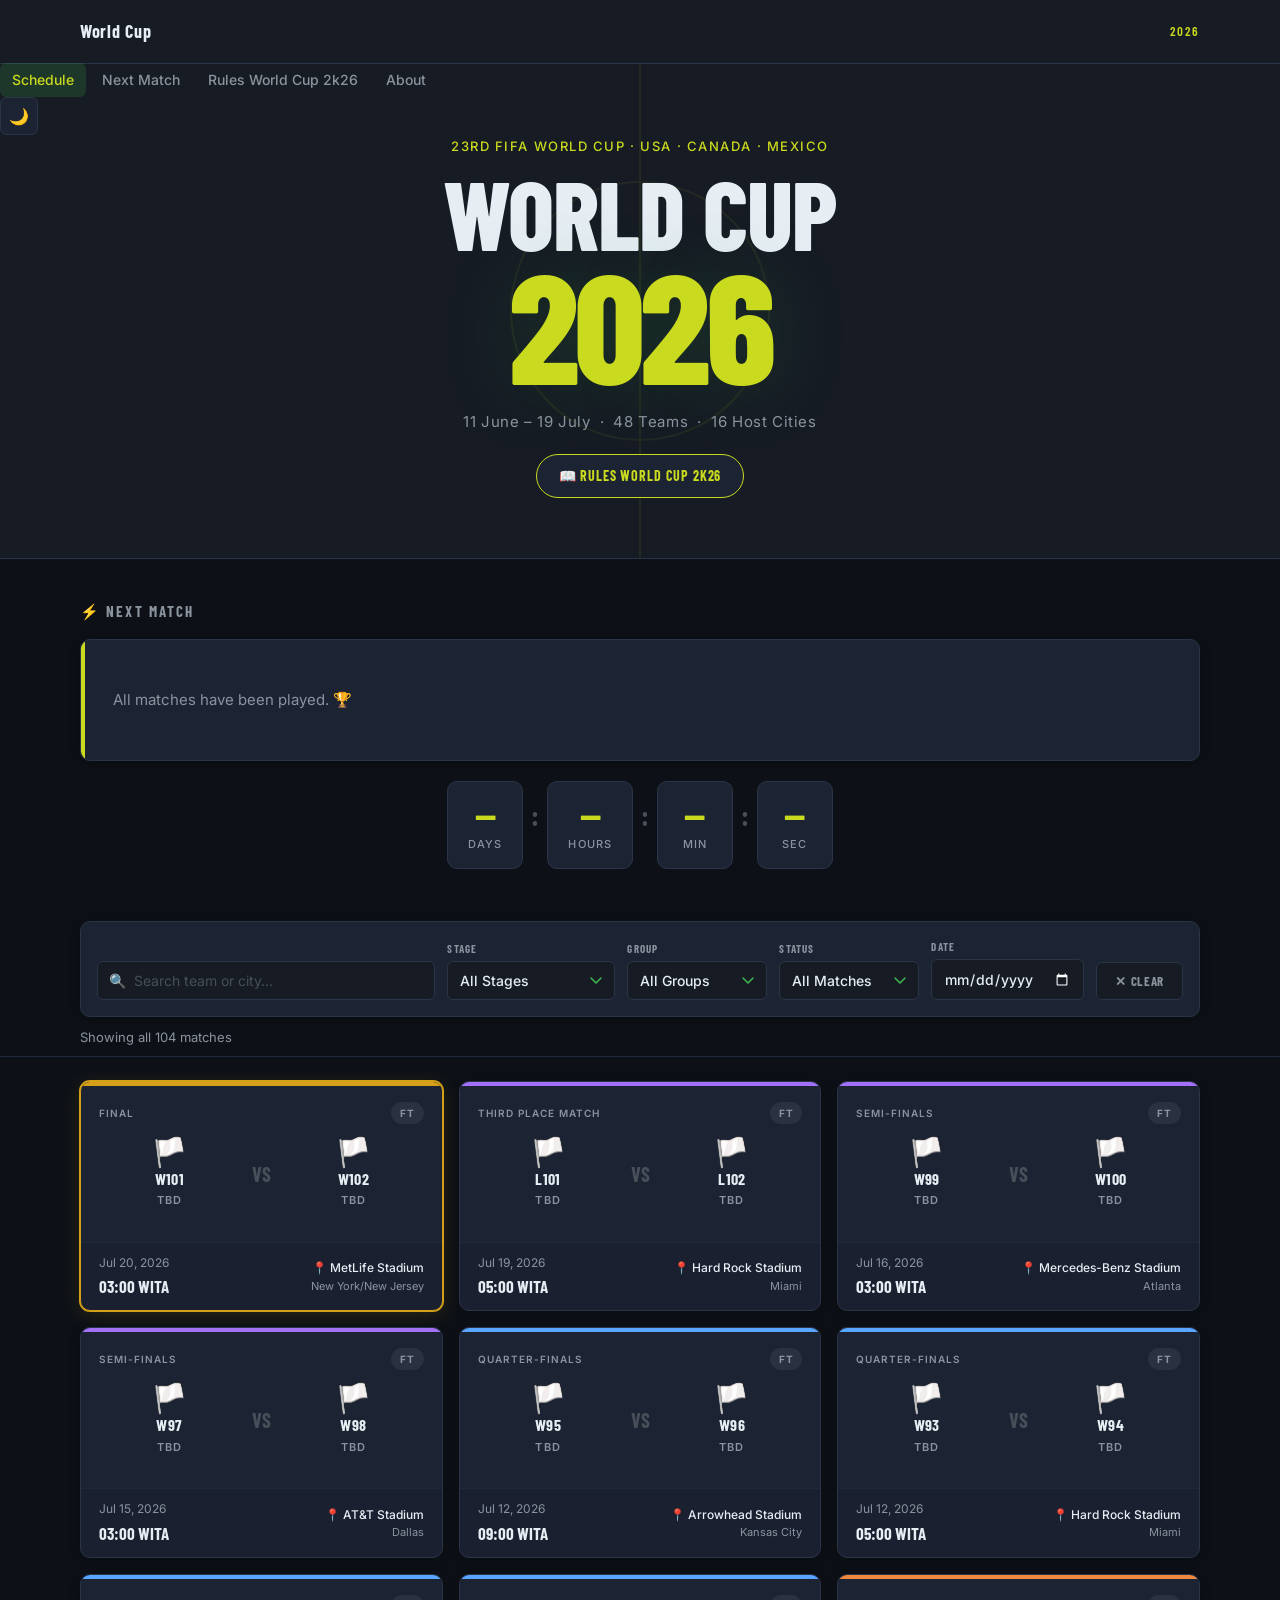
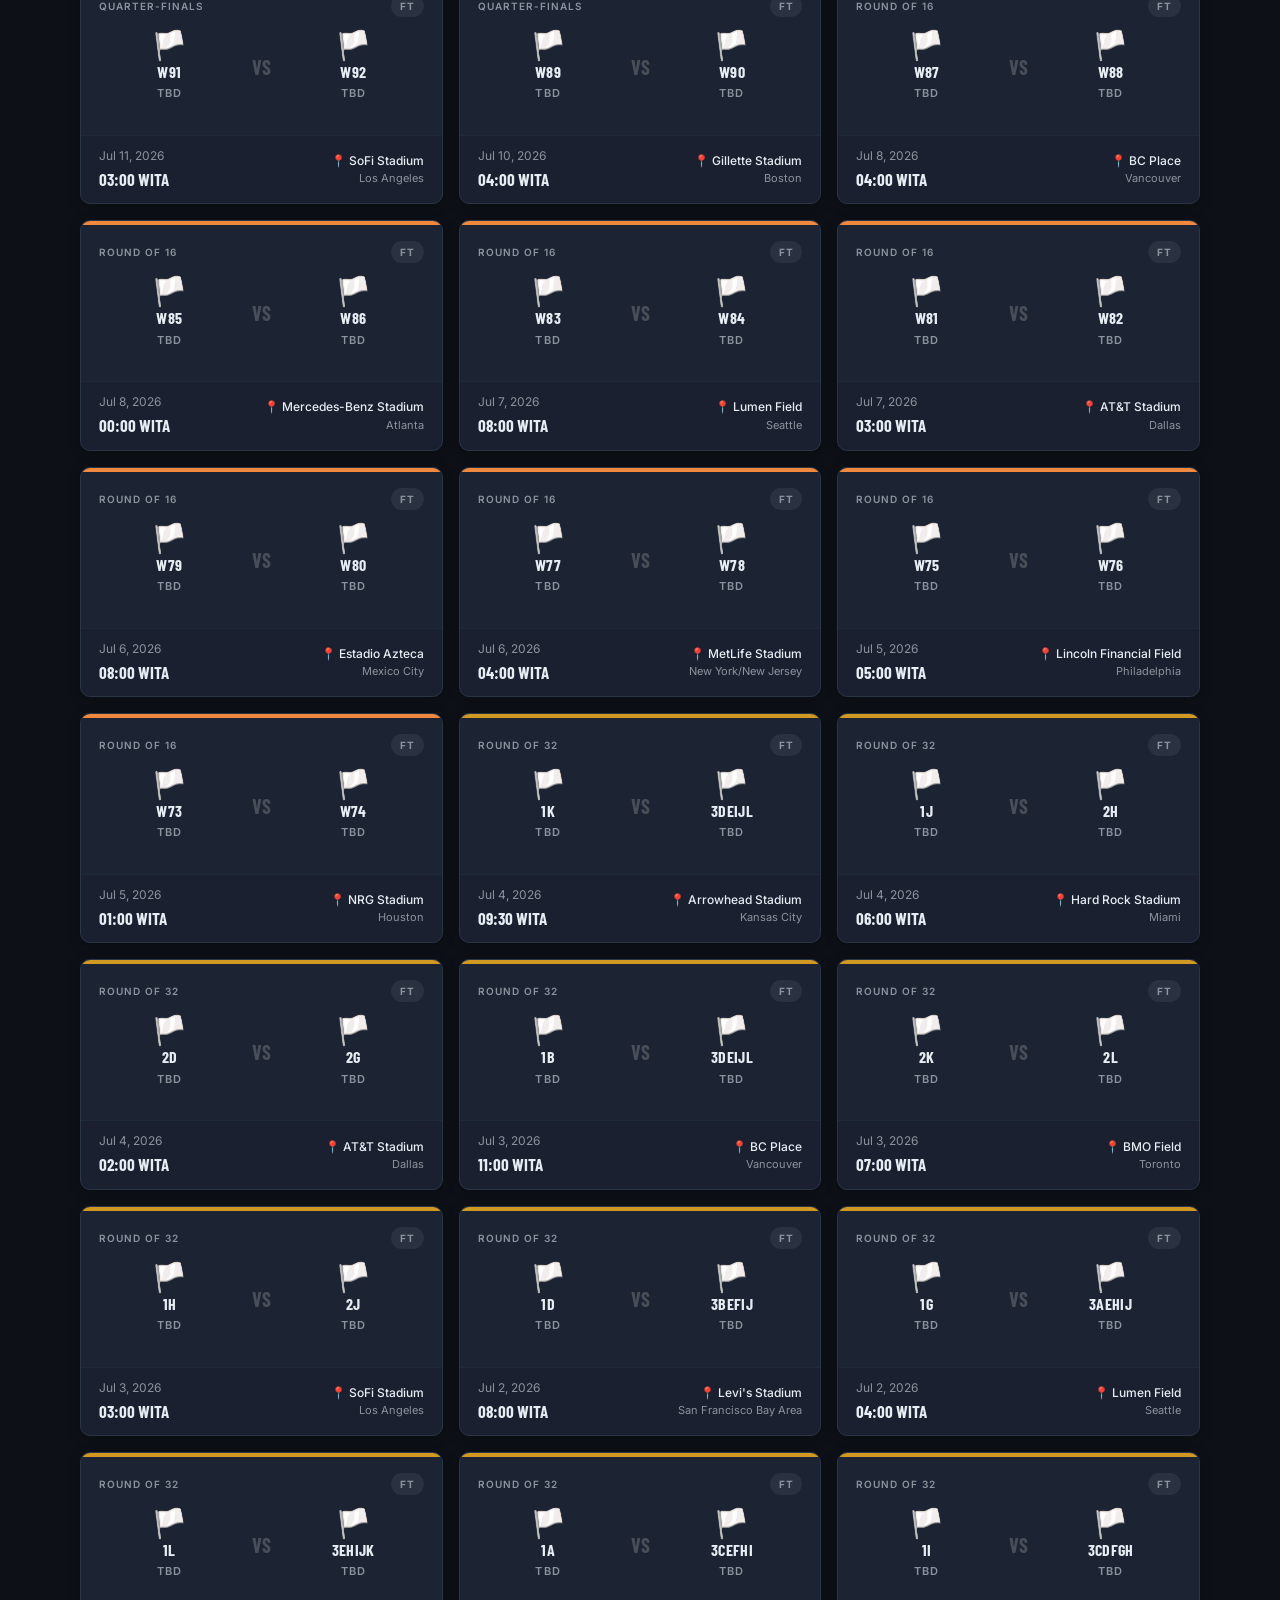
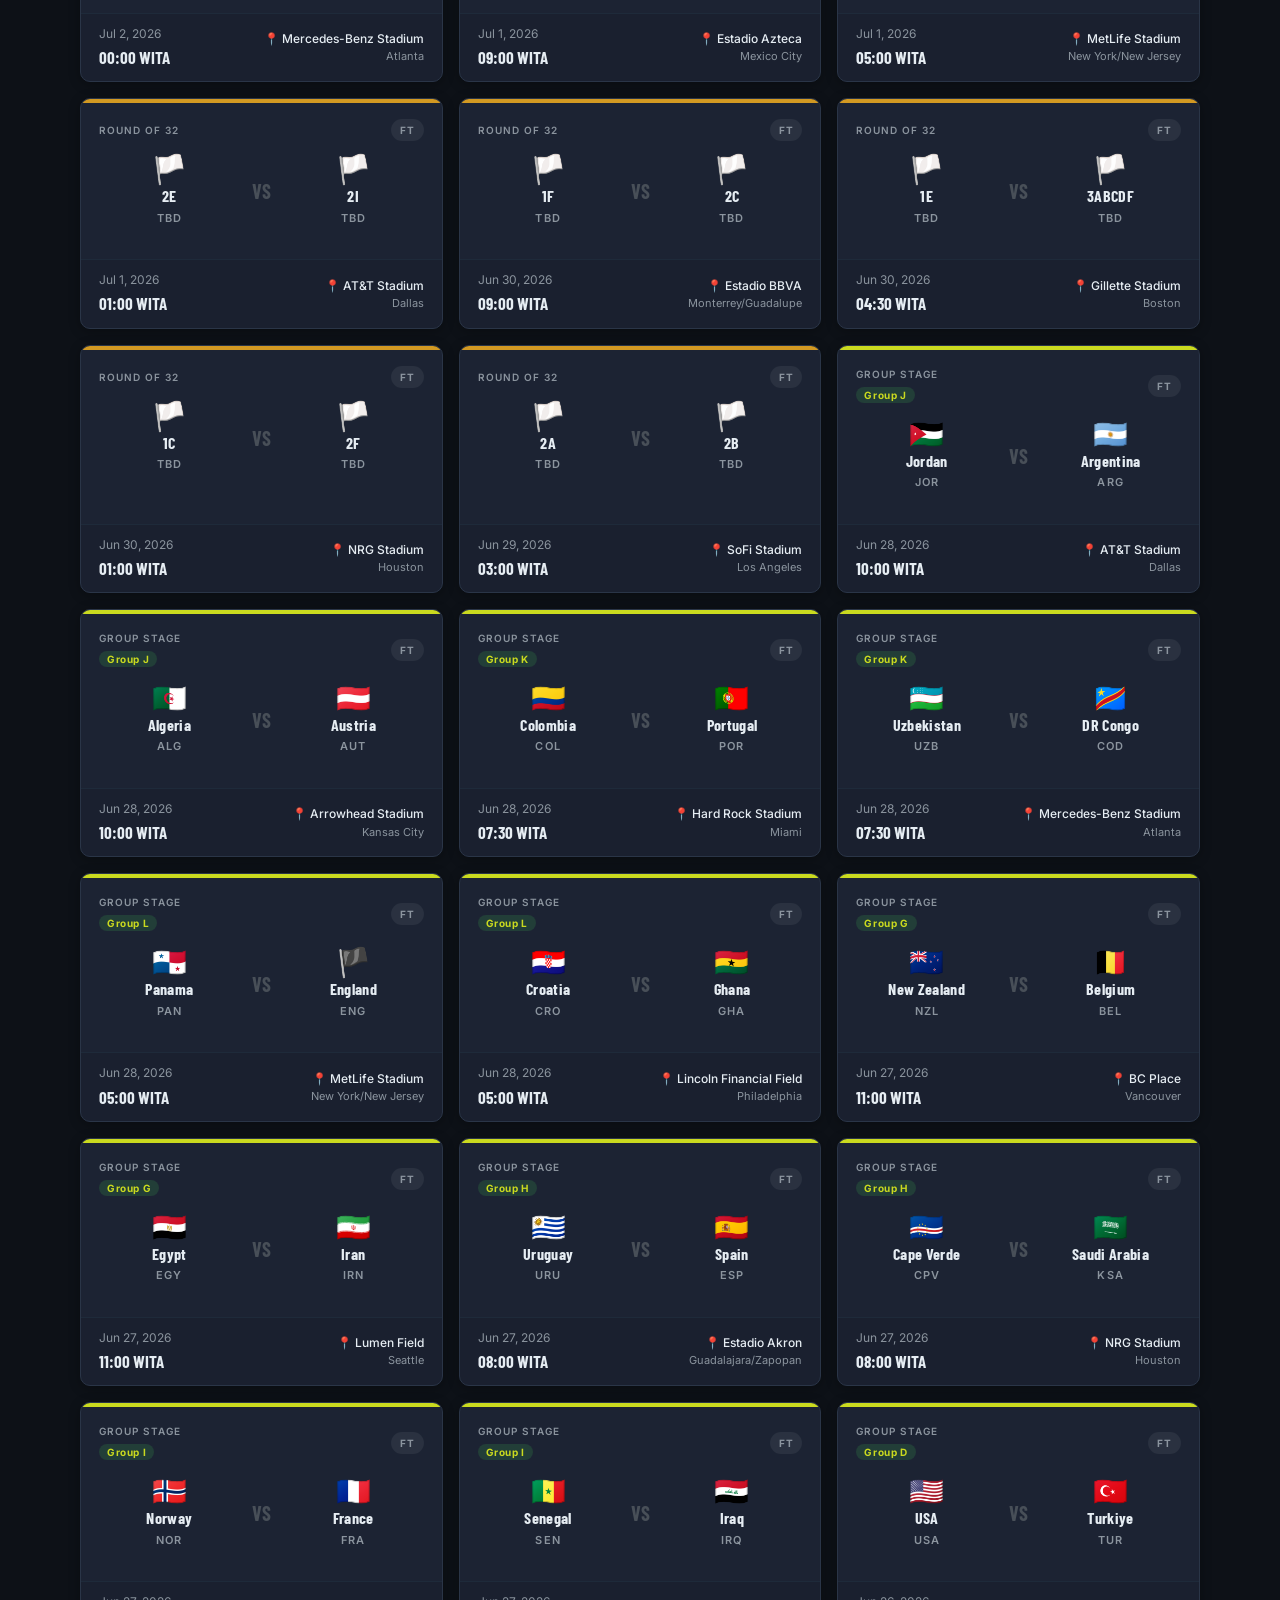
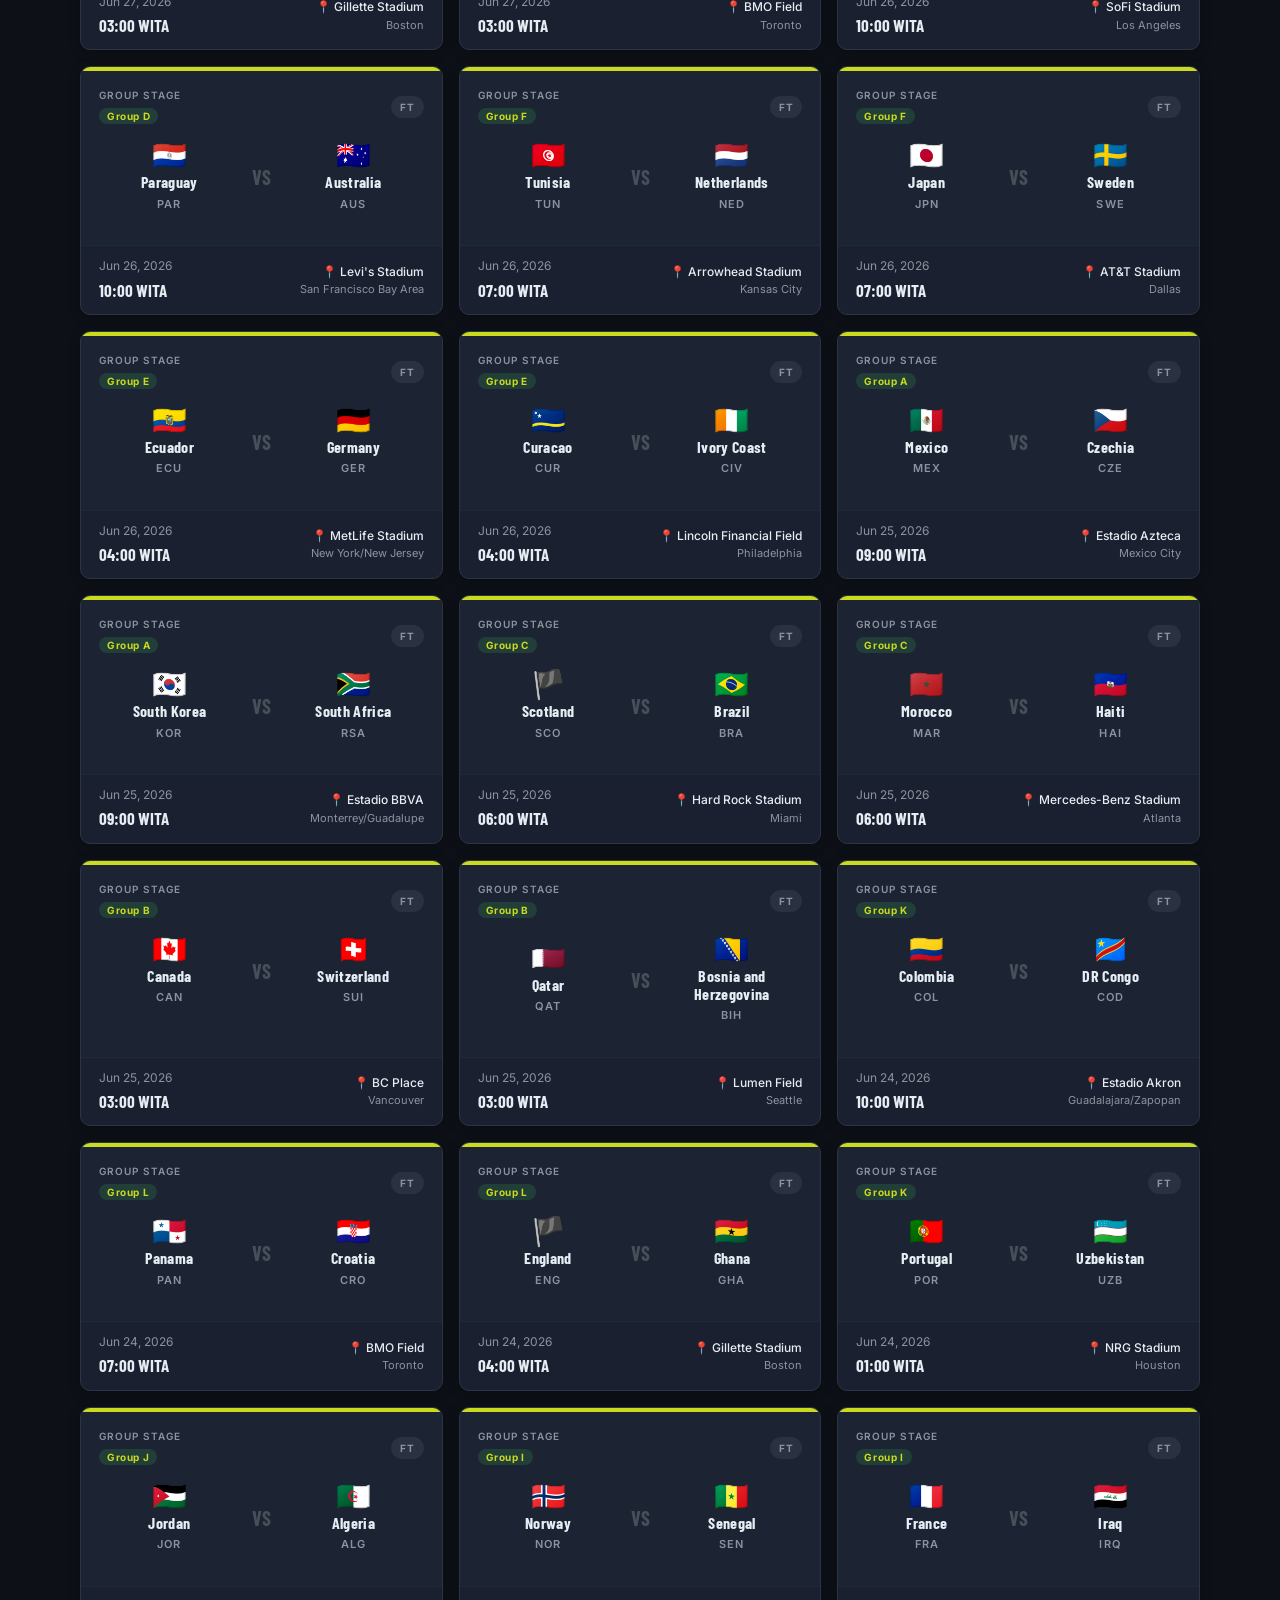
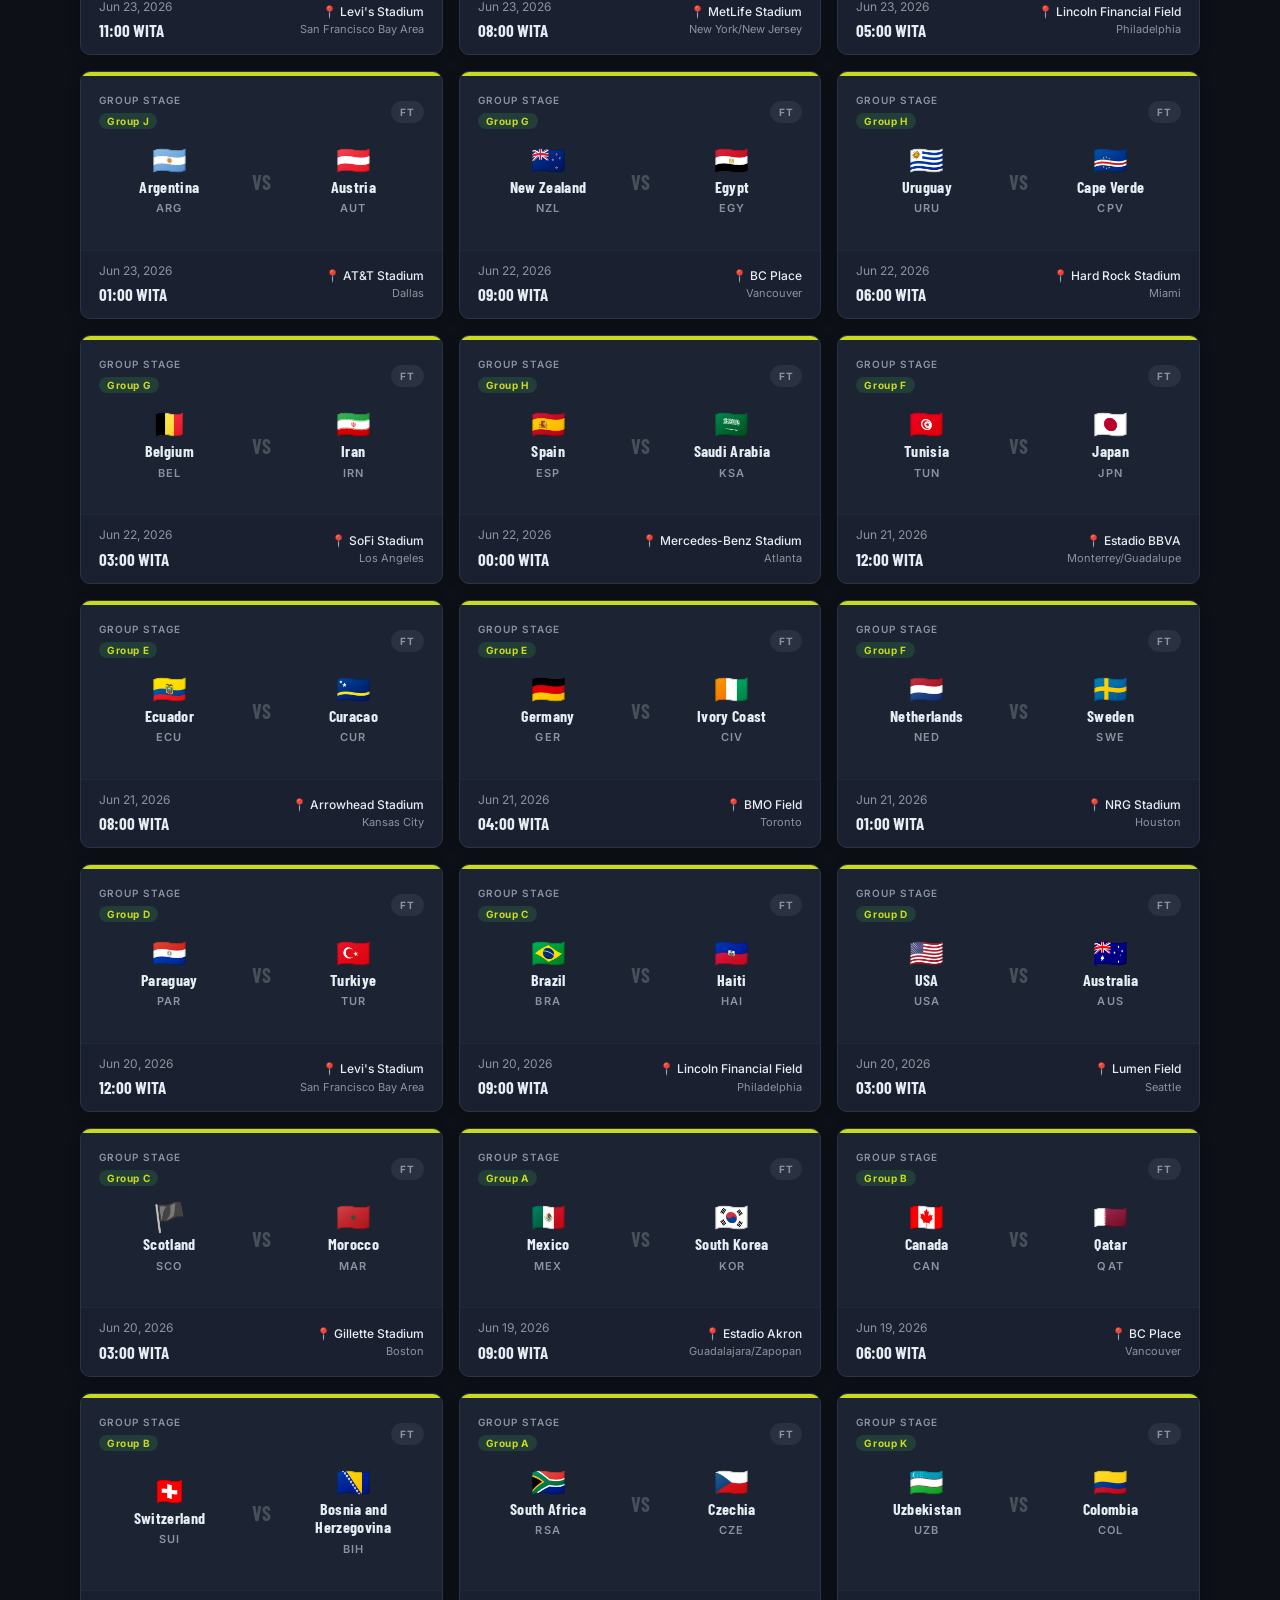
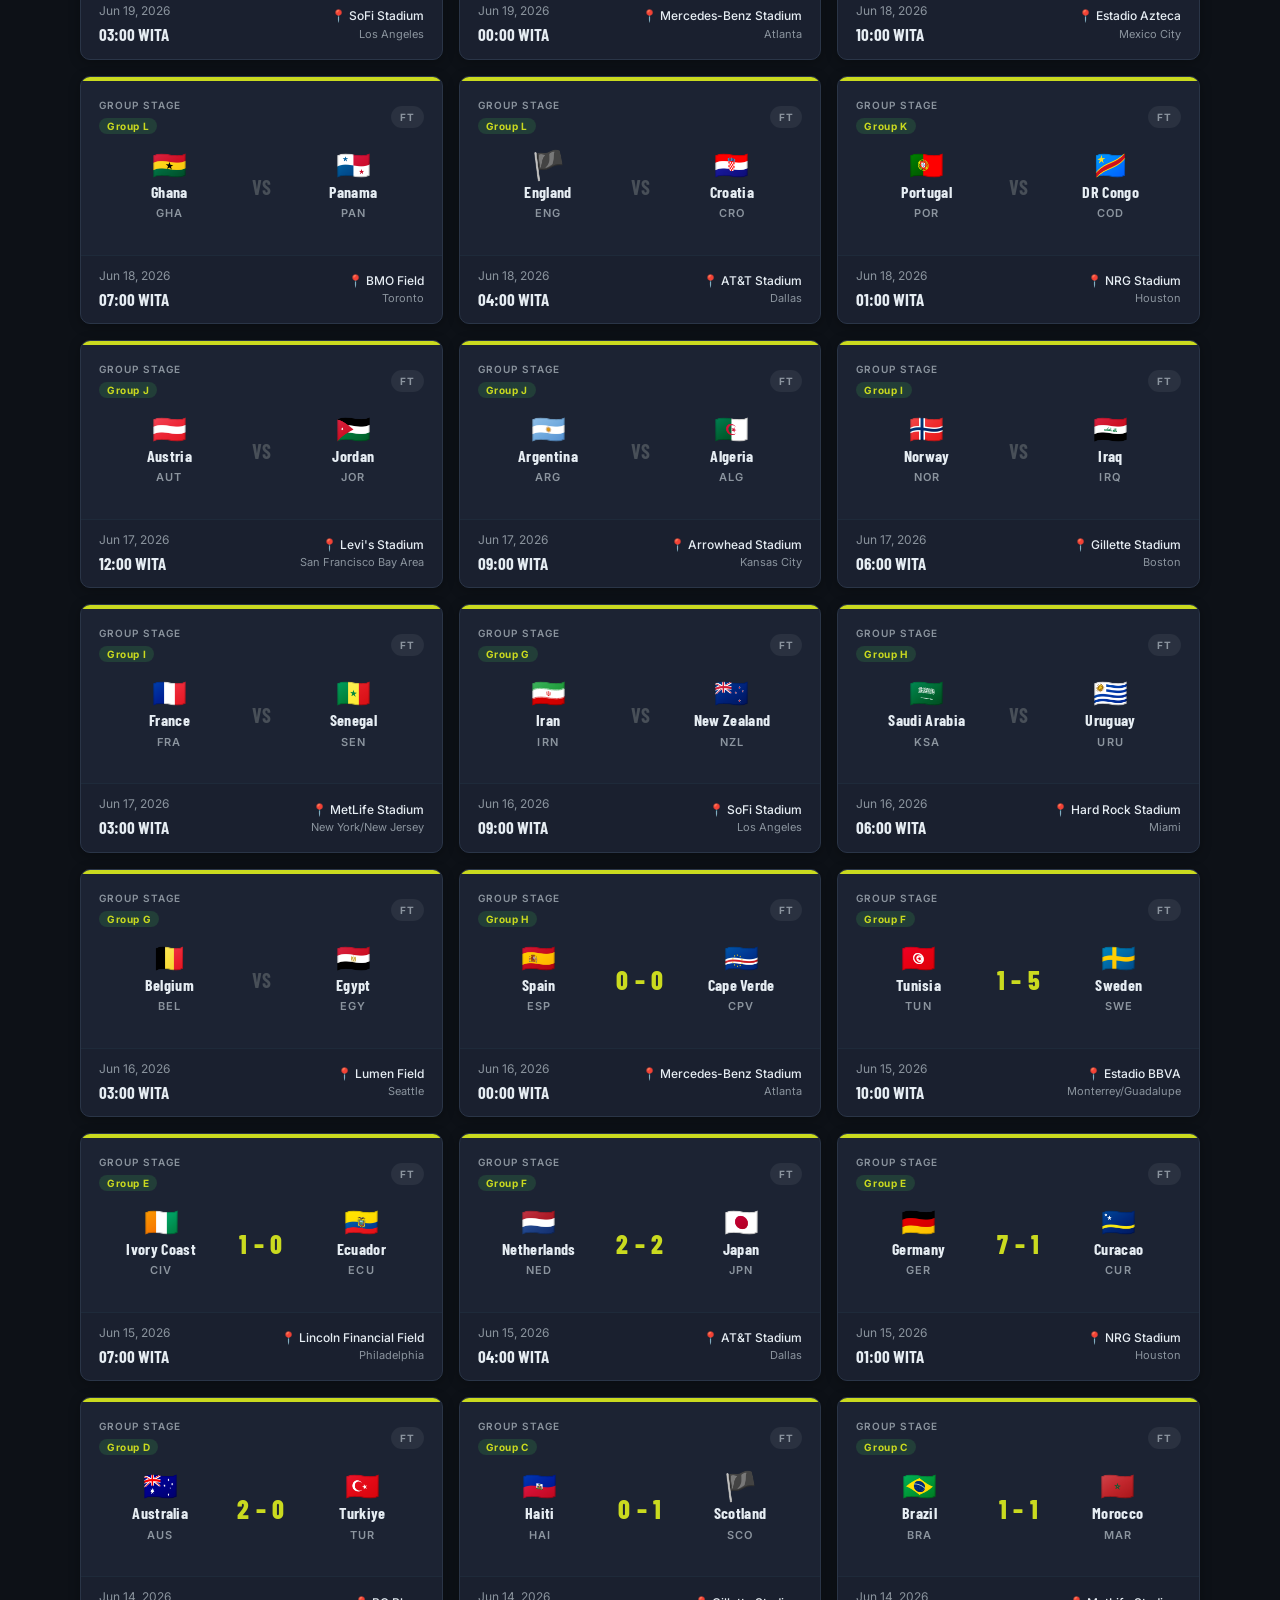
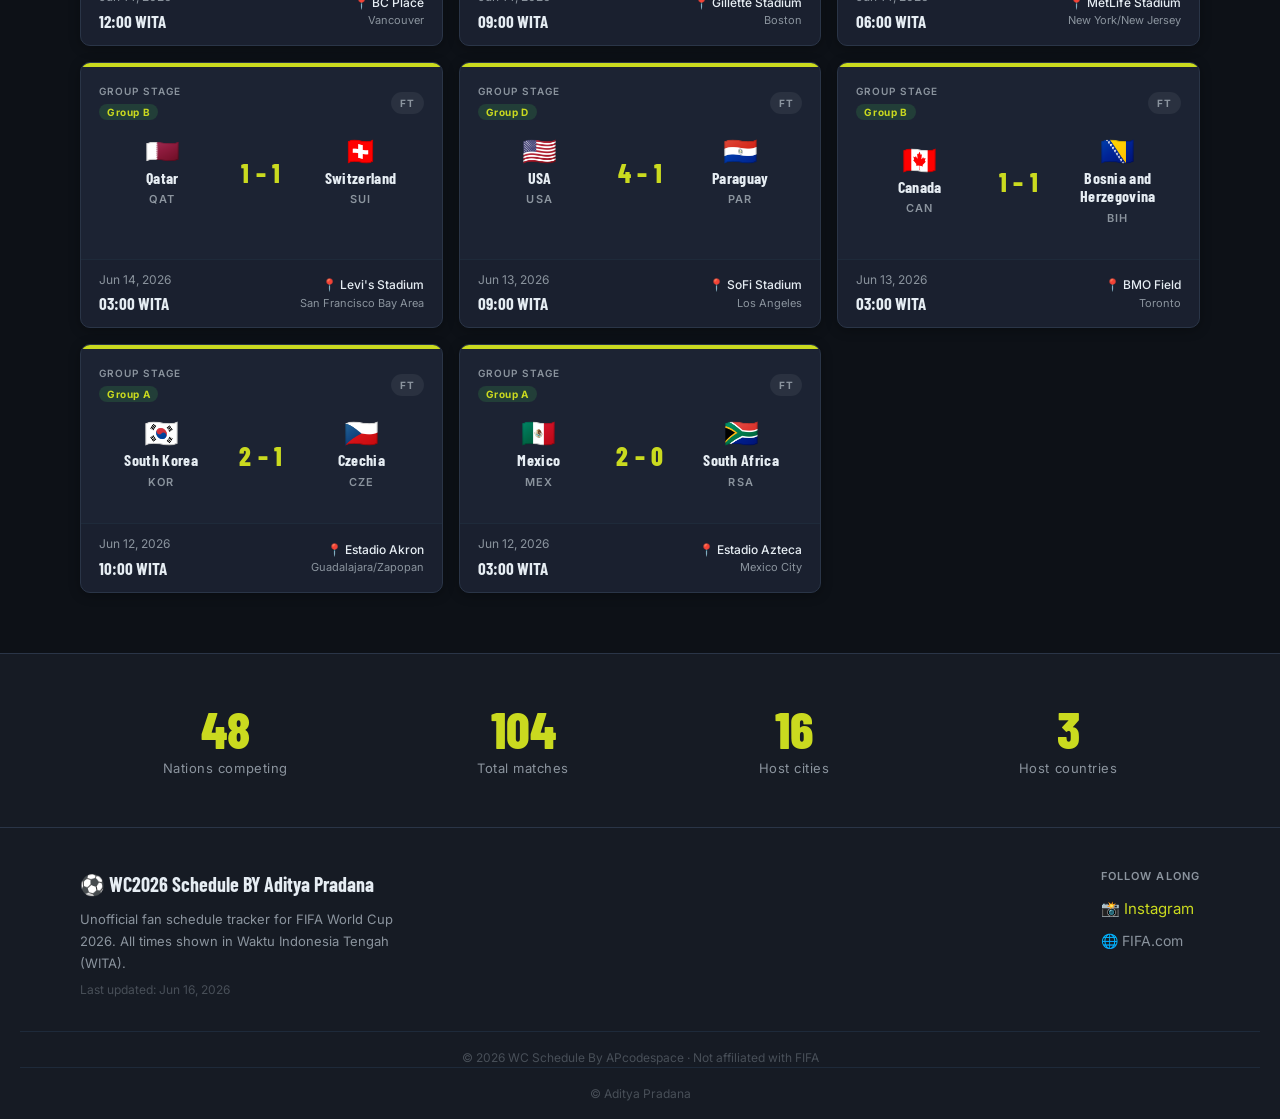
==== index.html @ 8db86262 "Update index.html" ====
<!DOCTYPE html>
<html lang="en" data-theme="dark">
<head>
  <meta charset="UTF-8" />
  <meta name="viewport" content="width=device-width, initial-scale=1.0" />
  <meta name="description" content="FIFA World Cup 2026 - Full Match Schedule. USA, Canada & Mexico." />
  <title>FIFA World Cup 2026 · Match Schedule</title>
  <!-- Favicon -->
  <link rel="icon" type="image/svg+xml" href="favicon.svg" />
  <link rel="icon" type="image/png" sizes="32x32" href="favicon-32x32.png" />
  <link rel="icon" type="image/png" sizes="16x16" href="favicon-16x16.png" />
  <link rel="apple-touch-icon" sizes="180x180" href="apple-touch-icon.png" />
  <link rel="shortcut icon" href="favicon.ico" />
  <link rel="stylesheet" href="style.css" />
  <!-- Google Fonts: Barlow Condensed for headers + Inter for body -->
  <link rel="preconnect" href="https://fonts.googleapis.com" />
  <link rel="preconnect" href="https://fonts.gstatic.com" crossorigin />
  <link href="https://fonts.googleapis.com/css2?family=Barlow+Condensed:wght@600;700;800&family=Inter:wght@400;500;600&display=swap" rel="stylesheet" />
</head>
<body>

  <!-- ========== HEADER / NAV ========== -->
  <header class="site-header" role="banner">
    <div class="header-inner">
      
      
        
          
          
        
          <span class="brand-title">World Cup</span>
          <span class="brand-year">2026</span>
        </div>
      </div>

      <nav class="nav-links" aria-label="Main navigation">
        <a href="#schedule" class="nav-link active">Schedule</a>
        <a href="#next-match" class="nav-link">Next Match</a>
        <a href="rules.html" class="nav-link">Rules World Cup 2k26</a>
        <a href="#about" class="nav-link">About</a>
      </nav>

      <div class="header-actions">
        <!-- Dark / Light mode toggle -->
        <button class="theme-toggle" id="themeToggle" aria-label="Toggle dark/light theme" title="Toggle theme">
          <span class="theme-icon" id="themeIcon">🌙</span>
        </button>
      </div>
    </div>
  </header>

  <!-- ========== HERO ========== -->
  <section class="hero" aria-label="Tournament banner">
    <div class="pitch-lines" aria-hidden="true">
      <div class="pitch-line"></div>
      <div class="pitch-circle"></div>
      <div class="pitch-line"></div>
    </div>
    <div class="hero-content">
      <p class="hero-eyebrow">23rd FIFA World Cup · USA · Canada · Mexico</p>
      <h1 class="hero-heading">
        <span class="heading-big">World Cup</span>
        <span class="heading-year">2026</span>
      </h1>
      <p class="hero-sub">11 June – 19 July &nbsp;·&nbsp; 48 Teams &nbsp;·&nbsp; 16 Host Cities</p>
      <a href="rules.html" class="hero-rules-link">📖 Rules World Cup 2k26</a>
    </div>
  </section>

  <!-- ========== NEXT MATCH  ========== -->
  <section class="next-match-section" id="next-match" aria-label="Next upcoming match">
    <div class="container">
      <h2 class="section-label">⚡ Next Match</h2>
      <div class="next-match-card" id="nextMatchCard">
        <!-- Populated by JavaScript -->
        <div class="loading-pulse">Loading next match…</div>
      </div>
      <!-- Live countdown -->
      <div class="countdown-wrapper" id="countdownWrapper" aria-live="polite" aria-label="Countdown to next match">
        <div class="countdown-unit" id="cd-days"><span class="cd-num">--</span><span class="cd-label">Days</span></div>
        <div class="countdown-sep" aria-hidden="true">:</div>
        <div class="countdown-unit" id="cd-hours"><span class="cd-num">--</span><span class="cd-label">Hours</span></div>
        <div class="countdown-sep" aria-hidden="true">:</div>
        <div class="countdown-unit" id="cd-minutes"><span class="cd-num">--</span><span class="cd-label">Min</span></div>
        <div class="countdown-sep" aria-hidden="true">:</div>
        <div class="countdown-unit" id="cd-seconds"><span class="cd-num">--</span><span class="cd-label">Sec</span></div>
      </div>
    </div>
  </section>

  <!-- ========== FILTERS + SEARCH ========== -->
  <section class="filters-section" id="schedule" aria-label="Filters and search">
    <div class="container">
      <div class="filters-bar">

        <!-- Search -->
        <div class="search-wrap">
          <label for="searchInput" class="sr-only">Search teams or cities</label>
          <span class="search-icon" aria-hidden="true">🔍</span>
          <input
            type="search"
            id="searchInput"
            class="search-input"
            placeholder="Search team or city…"
            autocomplete="off"
            aria-label="Search teams or cities"
          />
        </div>

        <!-- Stage filter -->
        <div class="filter-group">
          <label for="stageFilter" class="filter-label">Stage</label>
          <select id="stageFilter" class="filter-select" aria-label="Filter by stage">
            <option value="all">All Stages</option>
            <option value="Group Stage">Group Stage</option>
            <option value="Round of 32">Round of 32</option>
            <option value="Round of 16">Round of 16</option>
            <option value="Quarter-finals">Quarter-finals</option>
            <option value="Semi-finals">Semi-finals</option>
            <option value="Third Place Match">Third Place Match</option>
            <option value="Final">Final</option>
          </select>
        </div>

        <!-- Group filter -->
        <div class="filter-group">
          <label for="groupFilter" class="filter-label">Group</label>
          <select id="groupFilter" class="filter-select" aria-label="Filter by group">
            <option value="all">All Groups</option>
            <option value="A">Group A</option>
            <option value="B">Group B</option>
            <option value="C">Group C</option>
            <option value="D">Group D</option>
            <option value="E">Group E</option>
            <option value="F">Group F</option>
            <option value="G">Group G</option>
            <option value="H">Group H</option>
            <option value="I">Group I</option>
            <option value="J">Group J</option>
            <option value="K">Group K</option>
            <option value="L">Group L</option>
          </select>
        </div>

        <!-- Status filter -->
        <div class="filter-group">
          <label for="statusFilter" class="filter-label">Status</label>
          <select id="statusFilter" class="filter-select" aria-label="Filter by match status">
            <option value="all">All Matches</option>
            <option value="upcoming">Upcoming</option>
            <option value="finished">Full Time</option>
          </select>
        </div>

        <!-- Date filter -->
        <div class="filter-group">
          <label for="dateFilter" class="filter-label">Date</label>
          <input type="date" id="dateFilter" class="filter-select filter-date" aria-label="Filter by date" />
        </div>

        <!-- Reset -->
        <button class="btn-reset" id="resetFilters" aria-label="Clear all filters">✕ Clear</button>

      </div>

      <!-- Results count -->
      <p class="results-info" id="resultsInfo" aria-live="polite"></p>
    </div>
  </section>

  <!-- ========== MATCH CARDS GRID ========== -->
  <main class="schedule-section" aria-label="Match schedule">
    <div class="container">
      <div class="standings-wrap hidden" id="standingsWrap" aria-label="Group standings">
        <h2 class="section-label" id="standingsTitle">Group Standings</h2>
        <div class="standings-table-scroll">
          <table class="standings-table" id="standingsTable">
            <thead>
              <tr>
                <th class="st-pos">#</th>
                <th class="st-team">Team</th>
                <th class="st-pts">Pts</th>
                <th>P</th>
                <th>W</th>
                <th>D</th>
                <th>L</th>
                <th>GF</th>
                <th>GA</th>
                <th>GD</th>
              </tr>
            </thead>
            <tbody id="standingsBody">
              <!-- Populated by JavaScript -->
            </tbody>
          </table>
        </div>
      </div>
      <div class="matches-grid" id="matchesGrid" role="list">
        <!-- Cards injected by JavaScript -->
      </div>
      <div class="no-results hidden" id="noResults" role="alert">
        <span class="no-results-icon">⚽</span>
        <p>No matches found for your filters.</p>
        <button class="btn-reset" id="noResultsReset">Clear filters</button>
      </div>
    </div>
  </main>

  <!-- ========== ABOUT ========== -->
  <section class="about-section" id="about" aria-label="About the tournament">
    <div class="container about-grid">
      <div class="about-stat">
        <span class="about-num">48</span>
        <span class="about-desc">Nations competing</span>
      </div>
      <div class="about-stat">
        <span class="about-num">104</span>
        <span class="about-desc">Total matches</span>
      </div>
      <div class="about-stat">
        <span class="about-num">16</span>
        <span class="about-desc">Host cities</span>
      </div>
      <div class="about-stat">
        <span class="about-num">3</span>
        <span class="about-desc">Host countries</span>
      </div>
    </div>
  </section>

  <!-- ========== FOOTER ========== -->
  <footer class="site-footer" role="contentinfo">
    <div class="container footer-inner">
      <div class="footer-brand">
        <span class="footer-title">⚽ WC2026 Schedule BY Aditya Pradana</span>
        <p class="footer-desc">Unofficial fan schedule tracker for FIFA World Cup 2026. All times shown in Waktu Indonesia Tengah (WITA).</p>
        <p class="footer-updated">Last updated: <span id="lastUpdated">—</span></p>
      </div>
      <div class="footer-links">
        <p class="footer-links-heading">Follow along</p>
        <ul class="social-links">
          <li><a href="#" class="https://www.instagram.com/aditprad4na/" target="_blank" rel="noopener noreferrer" class="social-link"  aria-label="Instagram">📸 Instagram</a></li>
          <li><a href="https://www.fifa.com" target="_blank" rel="noopener noreferrer" class="social-link" aria-label="Official FIFA Website">🌐 FIFA.com</a></li>
        </ul>
      </div>
    </div>
    <p class="footer-copy">© 2026 WC Schedule By APcodespace · Not affiliated with FIFA</p>
     <p class="footer-copy">© Aditya Pradana</p>
  </footer>

  <script src="script.js"></script>
</body>
</html>
---- style.css ----
/* ============================================================
   FIFA World Cup 2026 — style.css
   HOW TO MAINTAIN:
   - Colors are CSS custom properties (variables) in :root / [data-theme="light"]
   - To change the accent color, update --accent and --accent-glow
   - All breakpoints use max-width media queries at 900px and 560px
   ============================================================ */

/* ── RESET & BASE ── */
*, *::before, *::after { box-sizing: border-box; margin: 0; padding: 0; }

html { scroll-behavior: smooth; }

/* ── DESIGN TOKENS — DARK THEME (default) ── */
:root {
  --bg:           #0d1117;
  --bg-surface:   #161b24;
  --bg-card:      #1c2333;
  --bg-card-hover:#212c42;
  --border:       #2a3547;
  --border-subtle:#1e2a3a;

  --text:         #e6edf3;
  --text-muted:   #8b949e;
  --text-dimmer:  #484f58;

  /* Pitch green as the signature accent */
  --accent:       #cada1f;
  --accent-glow:  rgba(63,185,80,.18);
  --accent-dark:  #2ea043;

  --gold:         #d4a017;
  --gold-glow:    rgba(212,160,23,.15);

  --live:         #f85149;
  --upcoming:     #3fb950;
  --finished:     #8b949e;

  --header-h:     64px;
  --radius:       10px;
  --radius-sm:    6px;
  --shadow:       0 4px 24px rgba(0,0,0,.45);
  --shadow-card:  0 2px 12px rgba(0,0,0,.3);

  --font-display: 'Barlow Condensed', 'Arial Narrow', sans-serif;
  --font-body:    'Inter', system-ui, sans-serif;

  --transition:   0.2s ease;
}

/* ── LIGHT THEME ── */
[data-theme="light"] {
  --bg:           #f0f4f8;
  --bg-surface:   #ffffff;
  --bg-card:      #ffffff;
  --bg-card-hover:#f7fafc;
  --border:       #d0d7de;
  --border-subtle:#e8ecf0;

  --text:         #1a2332;
  --text-muted:   #57606a;
  --text-dimmer:  #b0b8c2;

  --accent:       #1a7f37;
  --accent-glow:  rgba(26,127,55,.12);
  --accent-dark:  #116329;

  --gold:         #b08000;
  --shadow:       0 4px 24px rgba(0,0,0,.08);
  --shadow-card:  0 2px 8px rgba(0,0,0,.06);
}

/* ── ACCESSIBILITY ── */
.sr-only {
  position: absolute; width: 1px; height: 1px;
  padding: 0; margin: -1px; overflow: hidden;
  clip: rect(0,0,0,0); white-space: nowrap; border: 0;
}

/* ── GLOBAL ── */
body {
  background: var(--bg);
  color: var(--text);
  font-family: var(--font-body);
  font-size: 15px;
  line-height: 1.6;
  transition: background var(--transition), color var(--transition);
  min-height: 100vh;
}

a { color: var(--accent); text-decoration: none; }
a:hover { text-decoration: underline; }
a:focus-visible { outline: 2px solid var(--accent); outline-offset: 3px; border-radius: 3px; }

img { display: block; max-width: 100%; }

.container {
  max-width: 1160px;
  margin: 0 auto;
  padding: 0 20px;
}

.hidden { display: none !important; }

/* ── HEADER ── */
.site-header {
  position: sticky;
  top: 0;
  z-index: 100;
  height: var(--header-h);
  background: var(--bg-surface);
  border-bottom: 1px solid var(--border);
  backdrop-filter: blur(12px);
  -webkit-backdrop-filter: blur(12px);
}

.header-inner {
  max-width: 1160px;
  margin: 0 auto;
  padding: 0 20px;
  height: 100%;
  display: flex;
  align-items: center;
  justify-content: space-between;
  gap: 16px;
}

/* Brand */
.brand { display: flex; align-items: center; gap: 10px; flex-shrink: 0; }
.brand-icon { width: 36px; height: 36px; }
.brand-text { display: flex; flex-direction: column; line-height: 1; }
.brand-title {
  font-family: var(--font-display);
  font-size: 18px;
  font-weight: 700;
  letter-spacing: .04em;
  color: var(--text);
}
.brand-year {
  font-family: var(--font-display);
  font-size: 13px;
  font-weight: 600;
  color: var(--accent);
  letter-spacing: .12em;
}

/* Nav */
.nav-links { display: flex; gap: 4px; }
.nav-link {
  font-size: 14px;
  font-weight: 500;
  color: var(--text-muted);
  padding: 6px 12px;
  border-radius: var(--radius-sm);
  transition: background var(--transition), color var(--transition);
}
.nav-link:hover, .nav-link.active {
  color: var(--text);
  background: var(--accent-glow);
  text-decoration: none;
}
.nav-link.active { color: var(--accent); }

/* Theme toggle */
.theme-toggle {
  background: var(--bg-card);
  border: 1px solid var(--border);
  border-radius: var(--radius-sm);
  width: 38px; height: 38px;
  display: flex; align-items: center; justify-content: center;
  cursor: pointer;
  font-size: 16px;
  transition: background var(--transition), border-color var(--transition);
}
.theme-toggle:hover { background: var(--bg-card-hover); border-color: var(--accent); }

/* ── HERO ── */
.hero {
  position: relative;
  overflow: hidden;
  padding: 72px 20px 60px;
  text-align: center;
  background: var(--bg-surface);
  border-bottom: 1px solid var(--border);
}

/* Pitch lines background decoration */
.pitch-lines {
  position: absolute;
  inset: 0;
  display: flex;
  align-items: center;
  justify-content: center;
  pointer-events: none;
  opacity: .07;
}
.pitch-line {
  position: absolute;
  left: 50%;
  transform: translateX(-50%);
  width: 2px;
  height: 100%;
  background: var(--accent);
}
.pitch-circle {
  width: 260px; height: 260px;
  border: 2px solid var(--accent);
  border-radius: 50%;
}

.hero-content { position: relative; z-index: 1; }

.hero-eyebrow {
  font-size: 13px;
  font-weight: 500;
  letter-spacing: .12em;
  text-transform: uppercase;
  color: var(--accent);
  margin-bottom: 12px;
}

.hero-heading {
  font-family: var(--font-display);
  display: flex;
  flex-direction: column;
  align-items: center;
  line-height: .92;
  gap: 0;
}
.heading-big {
  font-size: clamp(52px, 8vw, 96px);
  font-weight: 800;
  letter-spacing: -.01em;
  color: var(--text);
  text-transform: uppercase;
}
/* The year is the signature element: large, green, offset */
.heading-year {
  font-size: clamp(80px, 14vw, 156px);
  font-weight: 800;
  letter-spacing: -.03em;
  color: var(--accent);
  line-height: .85;
  text-shadow: 0 0 80px var(--accent-glow);
}

.hero-sub {
  margin-top: 20px;
  font-size: 15px;
  color: var(--text-muted);
  letter-spacing: .04em;
}

/* ── NEXT MATCH SECTION ── */
.next-match-section {
  padding: 40px 0 20px;
}

.section-label {
  font-family: var(--font-display);
  font-size: 15px;
  font-weight: 700;
  letter-spacing: .14em;
  text-transform: uppercase;
  color: var(--text-muted);
  margin-bottom: 16px;
}

/* Featured card */
.next-match-card {
  background: var(--bg-card);
  border: 1px solid var(--border);
  border-radius: var(--radius);
  padding: 28px 32px;
  display: flex;
  align-items: center;
  justify-content: space-between;
  gap: 24px;
  flex-wrap: wrap;
  box-shadow: var(--shadow-card);
  position: relative;
  overflow: hidden;
}

/* Green left accent bar */
.next-match-card::before {
  content: '';
  position: absolute;
  left: 0; top: 0; bottom: 0;
  width: 4px;
  background: var(--accent);
  border-radius: var(--radius) 0 0 var(--radius);
}

.nm-stage {
  font-size: 11px;
  font-weight: 600;
  letter-spacing: .1em;
  text-transform: uppercase;
  color: var(--accent);
  background: var(--accent-glow);
  padding: 3px 10px;
  border-radius: 20px;
  display: inline-block;
  margin-bottom: 8px;
}

.nm-teams {
  display: flex;
  align-items: center;
  gap: 20px;
  flex: 1;
  min-width: 220px;
}

.nm-team {
  display: flex;
  align-items: center;
  gap: 10px;
  flex: 1;
}
.nm-team.away { flex-direction: row-reverse; }
.nm-flag { font-size: 32px; line-height: 1; }
.nm-name {
  font-family: var(--font-display);
  font-size: 22px;
  font-weight: 700;
  letter-spacing: .02em;
  color: var(--text);
}
.nm-vs {
  font-family: var(--font-display);
  font-size: 18px;
  font-weight: 700;
  color: var(--text-muted);
  flex-shrink: 0;
}

.nm-meta { text-align: right; }
.nm-date {
  font-size: 14px;
  font-weight: 600;
  color: var(--text);
}
.nm-time {
  font-size: 22px;
  font-family: var(--font-display);
  font-weight: 700;
  color: var(--accent);
}
.nm-venue {
  font-size: 13px;
  color: var(--text-muted);
  margin-top: 4px;
}

/* Countdown */
.countdown-wrapper {
  display: flex;
  align-items: center;
  justify-content: center;
  gap: 8px;
  margin-top: 20px;
  flex-wrap: wrap;
}
.countdown-unit {
  background: var(--bg-card);
  border: 1px solid var(--border);
  border-radius: var(--radius);
  padding: 14px 20px;
  text-align: center;
  min-width: 76px;
}
.cd-num {
  display: block;
  font-family: var(--font-display);
  font-size: 36px;
  font-weight: 700;
  color: var(--accent);
  line-height: 1;
}
.cd-label {
  display: block;
  font-size: 11px;
  font-weight: 500;
  letter-spacing: .1em;
  text-transform: uppercase;
  color: var(--text-muted);
  margin-top: 4px;
}
.countdown-sep {
  font-family: var(--font-display);
  font-size: 28px;
  font-weight: 700;
  color: var(--text-dimmer);
  padding-bottom: 18px;
}

/* Loading pulse */
.loading-pulse {
  color: var(--text-muted);
  font-size: 14px;
  padding: 20px 0;
  animation: pulse 1.4s ease-in-out infinite;
}
@keyframes pulse { 0%,100%{opacity:.4} 50%{opacity:1} }

/* ── FILTERS ── */
.filters-section {
  padding: 32px 0 8px;
  background: var(--bg);
  position: sticky;
  top: var(--header-h);
  z-index: 90;
  border-bottom: 1px solid var(--border-subtle);
}

.filters-bar {
  display: flex;
  align-items: flex-end;
  gap: 12px;
  flex-wrap: wrap;
  padding: 16px;
  background: var(--bg-card);
  border: 1px solid var(--border);
  border-radius: var(--radius);
  box-shadow: var(--shadow-card);
}

.search-wrap {
  position: relative;
  flex: 1;
  min-width: 200px;
}
.search-icon {
  position: absolute;
  left: 12px;
  top: 50%;
  transform: translateY(-50%);
  font-size: 14px;
  pointer-events: none;
}
.search-input {
  width: 100%;
  padding: 10px 12px 10px 36px;
  background: var(--bg-surface);
  border: 1px solid var(--border);
  border-radius: var(--radius-sm);
  color: var(--text);
  font-family: var(--font-body);
  font-size: 14px;
  transition: border-color var(--transition), box-shadow var(--transition), background var(--transition);
}
.search-input::placeholder { color: var(--text-dimmer); }
.search-input:hover { border-color: var(--text-dimmer); }
.search-input:focus {
  outline: none;
  border-color: var(--accent);
  background: var(--bg-card-hover);
  box-shadow: 0 0 0 3px var(--accent-glow);
}

.filter-group {
  display: flex;
  flex-direction: column;
  gap: 4px;
}
.filter-label {
  font-size: 11px;
  font-weight: 700;
  letter-spacing: .1em;
  text-transform: uppercase;
  color: var(--text-muted);
  font-family: var(--font-display);
}
.filter-select {
  padding: 10px 12px;
  background: var(--bg-surface);
  border: 1px solid var(--border);
  border-radius: var(--radius-sm);
  color: var(--text);
  font-family: var(--font-body);
  font-size: 14px;
  font-weight: 500;
  cursor: pointer;
  transition: border-color var(--transition), background var(--transition), box-shadow var(--transition);
  appearance: none;
  -webkit-appearance: none;
  background-image: url("data:image/svg+xml,%3Csvg xmlns='http://www.w3.org/2000/svg' width='12' height='8' viewBox='0 0 12 8'%3E%3Cpath d='M1 1l5 5 5-5' stroke='%233fb950' stroke-width='1.5' fill='none' stroke-linecap='round'/%3E%3C/svg%3E");
  background-repeat: no-repeat;
  background-position: right 12px center;
  padding-right: 32px;
  min-width: 140px;
}
.filter-select:hover {
  border-color: var(--text-dimmer);
  background-color: var(--bg-card-hover);
}
.filter-select:focus {
  outline: none;
  border-color: var(--accent);
  box-shadow: 0 0 0 3px var(--accent-glow);
}
/* Style the dropdown option list (supported in Chromium/Firefox) */
.filter-select option {
  background: var(--bg-card);
  color: var(--text);
  padding: 8px;
}
.filter-select option:checked,
.filter-select option:hover {
  background: var(--accent);
  color: #0d1117;
}
.filter-date {
  padding-right: 12px;
  background-image: none;
  color-scheme: dark;
}

.btn-reset {
  padding: 10px 18px;
  background: var(--bg-surface);
  border: 1px solid var(--border);
  border-radius: var(--radius-sm);
  color: var(--text-muted);
  font-family: var(--font-display);
  font-size: 13px;
  font-weight: 700;
  letter-spacing: .05em;
  text-transform: uppercase;
  cursor: pointer;
  align-self: flex-end;
  transition: background var(--transition), color var(--transition), border-color var(--transition);
}
.btn-reset:hover { background: var(--live); border-color: var(--live); color: #fff; }

.results-info {
  margin-top: 10px;
  font-size: 13px;
  color: var(--text-muted);
}

/* ── MATCH GRID ── */
.schedule-section { padding: 24px 0 60px; }

.matches-grid {
  display: grid;
  grid-template-columns: repeat(auto-fill, minmax(320px, 1fr));
  gap: 16px;
}

/* ── MATCH CARD ── */
.match-card {
  background: var(--bg-card);
  border: 1px solid var(--border);
  border-radius: var(--radius);
  padding: 0;
  overflow: hidden;
  box-shadow: var(--shadow-card);
  display: flex;
  flex-direction: column;
  transition: transform var(--transition), box-shadow var(--transition), border-color var(--transition);
  cursor: default;
  role: listitem;
  animation: fadeIn .35s ease both;
}
@keyframes fadeIn { from{opacity:0;transform:translateY(10px)} to{opacity:1;transform:translateY(0)} }

.match-card:hover {
  transform: translateY(-3px);
  box-shadow: 0 8px 32px rgba(0,0,0,.4);
  border-color: var(--accent);
}

/* Card top strip: stage colour coding */
.card-stage-bar {
  height: 4px;
  width: 100%;
  background: var(--accent);
}
.card-stage-bar.final    { background: var(--gold); }
.card-stage-bar.semi     { background: #a371f7; }
.card-stage-bar.quarter  { background: #58a6ff; }
.card-stage-bar.r16      { background: #f0883e; }
.card-stage-bar.r32      { background: #d29922; }

.card-body { padding: 16px 18px; flex: 1; }

/* Card header row */
.card-header {
  display: flex;
  align-items: center;
  justify-content: space-between;
  margin-bottom: 14px;
  gap: 8px;
}
.card-stage {
  font-size: 10px;
  font-weight: 600;
  letter-spacing: .1em;
  text-transform: uppercase;
  color: var(--text-muted);
}
.card-group-badge {
  font-size: 10px;
  font-weight: 700;
  letter-spacing: .06em;
  color: var(--accent);
  background: var(--accent-glow);
  padding: 2px 8px;
  border-radius: 20px;
}

/* Status pill */
.status-pill {
  font-size: 10px;
  font-weight: 700;
  letter-spacing: .08em;
  text-transform: uppercase;
  padding: 3px 9px;
  border-radius: 20px;
}
.status-upcoming { background: rgba(63,185,80,.12); color: var(--upcoming); }
.status-live      { background: rgba(248,81,73,.15); color: var(--live); animation: blink 1.4s ease-in-out infinite; }
.status-finished  { background: rgba(139,148,158,.12); color: var(--finished); }
@keyframes blink { 0%,100%{opacity:1} 50%{opacity:.5} }

/* Teams row */
.card-teams {
  display: flex;
  align-items: center;
  justify-content: space-between;
  gap: 8px;
  margin-bottom: 16px;
}
.card-team {
  display: flex;
  flex-direction: column;
  align-items: center;
  gap: 4px;
  flex: 1;
  text-align: center;
}
.card-flag { font-size: 28px; line-height: 1; }
.card-team-name {
  font-family: var(--font-display);
  font-size: 16px;
  font-weight: 700;
  letter-spacing: .02em;
  color: var(--text);
  line-height: 1.15;
}
.card-team-code {
  font-size: 11px;
  font-weight: 600;
  letter-spacing: .1em;
  color: var(--text-muted);
}
.card-vs {
  font-family: var(--font-display);
  font-size: 20px;
  font-weight: 700;
  color: var(--text-dimmer);
  flex-shrink: 0;
  padding: 0 4px;
}
.card-score {
  font-family: var(--font-display);
  font-size: 26px;
  font-weight: 800;
  color: var(--accent);
  letter-spacing: .03em;
  flex-shrink: 0;
  padding: 0 8px;
  white-space: nowrap;
}

/* Card footer */
.card-footer {
  border-top: 1px solid var(--border-subtle);
  padding: 10px 18px;
  display: flex;
  align-items: center;
  justify-content: space-between;
  gap: 12px;
  background: rgba(0,0,0,.08);
  flex-wrap: wrap;
}
[data-theme="light"] .card-footer { background: rgba(0,0,0,.02); }

.card-datetime {
  display: flex;
  flex-direction: column;
  gap: 1px;
}
.card-date {
  font-size: 12px;
  color: var(--text-muted);
}
.card-time {
  font-family: var(--font-display);
  font-size: 17px;
  font-weight: 700;
  color: var(--text);
}
.card-venue {
  text-align: right;
}
.card-stadium {
  font-size: 12px;
  font-weight: 500;
  color: var(--text);
}
.card-city {
  font-size: 11px;
  color: var(--text-muted);
}

/* Final card special glow */
.match-card.is-final {
  border-color: var(--gold);
  box-shadow: 0 0 0 1px var(--gold), 0 4px 20px var(--gold-glow);
}

/* ── NO RESULTS ── */
.no-results {
  text-align: center;
  padding: 64px 20px;
  color: var(--text-muted);
}
.no-results-icon { font-size: 48px; display: block; margin-bottom: 12px; }

/* ── ABOUT STATS STRIP ── */
.about-section {
  background: var(--bg-surface);
  border-top: 1px solid var(--border);
  padding: 40px 20px;
}
.about-grid {
  display: flex;
  justify-content: space-around;
  flex-wrap: wrap;
  gap: 24px;
  text-align: center;
}
.about-stat { padding: 8px 16px; }
.about-num {
  display: block;
  font-family: var(--font-display);
  font-size: 52px;
  font-weight: 800;
  color: var(--accent);
  line-height: 1;
}
.about-desc {
  display: block;
  font-size: 13px;
  color: var(--text-muted);
  margin-top: 4px;
  letter-spacing: .04em;
}

/* ── FOOTER ── */
.site-footer {
  background: var(--bg-surface);
  border-top: 1px solid var(--border);
  padding: 40px 20px 16px;
}
.footer-inner {
  display: flex;
  justify-content: space-between;
  gap: 32px;
  flex-wrap: wrap;
  margin-bottom: 32px;
}
.footer-title {
  font-family: var(--font-display);
  font-size: 20px;
  font-weight: 700;
  color: var(--text);
  display: block;
  margin-bottom: 8px;
}
.footer-desc {
  font-size: 13px;
  color: var(--text-muted);
  max-width: 340px;
  line-height: 1.7;
}
.footer-updated {
  font-size: 12px;
  color: var(--text-dimmer);
  margin-top: 6px;
}
.footer-links-heading {
  font-size: 11px;
  font-weight: 600;
  letter-spacing: .1em;
  text-transform: uppercase;
  color: var(--text-muted);
  margin-bottom: 12px;
}
.social-links { list-style: none; display: flex; flex-direction: column; gap: 8px; }
.social-link { font-size: 14px; color: var(--text-muted); transition: color var(--transition); }
.social-link:hover { color: var(--accent); text-decoration: none; }
.footer-copy {
  text-align: center;
  font-size: 12px;
  color: var(--text-dimmer);
  border-top: 1px solid var(--border-subtle);
  padding-top: 16px;
}

/* ── RESPONSIVE ── */
@media (max-width: 900px) {
  .nav-links { display: none; }
  .hero { padding: 52px 16px 44px; }
  .next-match-card { flex-direction: column; align-items: flex-start; }
  .nm-meta { text-align: left; }
  .matches-grid { grid-template-columns: repeat(auto-fill, minmax(280px, 1fr)); }
  .filters-section { position: static; }
}

@media (max-width: 560px) {
  .brand-title { font-size: 15px; }
  .heading-big { font-size: 38px; }
  .heading-year { font-size: 72px; }
  .filters-bar { flex-direction: column; align-items: stretch; }
  .filter-group { width: 100%; }
  .filter-select { width: 100%; }
  .btn-reset { width: 100%; text-align: center; }
  .matches-grid { grid-template-columns: 1fr; }
  .countdown-unit { min-width: 62px; padding: 10px 14px; }
  .cd-num { font-size: 28px; }
  .about-num { font-size: 40px; }
}

/* ── REDUCED MOTION ── */
@media (prefers-reduced-motion: reduce) {
  *, *::before, *::after { animation-duration: 0.01ms !important; transition-duration: 0.01ms !important; }
}

/* ── GROUP STANDINGS TABLE ── */
.standings-wrap {
  margin-bottom: 32px;
  animation: fadeIn .3s ease;
}
.standings-table-scroll {
  overflow-x: auto;
  border: 1px solid var(--border);
  border-radius: var(--radius);
  background: var(--bg-card);
  box-shadow: var(--shadow-card);
}
.standings-table {
  width: 100%;
  min-width: 480px;
  border-collapse: collapse;
  font-family: var(--font-body);
  font-size: 14px;
}
.standings-table th,
.standings-table td {
  padding: 10px 12px;
  text-align: center;
  white-space: nowrap;
}
.standings-table thead th {
  font-family: var(--font-display);
  font-size: 12px;
  font-weight: 700;
  letter-spacing: .08em;
  text-transform: uppercase;
  color: var(--text-muted);
  border-bottom: 1px solid var(--border);
  background: var(--bg-surface);
}
.standings-table .st-pos {
  width: 36px;
  font-weight: 700;
  color: var(--text-muted);
}
.standings-table .st-team {
  text-align: left;
  display: flex;
  align-items: center;
  gap: 8px;
  font-weight: 600;
  min-width: 160px;
}
.standings-table .st-flag { font-size: 18px; }
.standings-table .st-code {
  color: var(--text-dimmer);
  font-size: 12px;
  font-weight: 500;
}
.standings-table .st-pts {
  font-weight: 800;
  color: var(--accent);
  font-size: 15px;
}
.standings-table tbody tr {
  border-bottom: 1px solid var(--border-subtle);
  transition: background var(--transition);
}
.standings-table tbody tr:last-child { border-bottom: none; }
.standings-table tbody tr:hover { background: var(--bg-card-hover); }

/* Highlight teams currently in qualification (top 2) spots */
.standings-table tr.st-qualify {
  box-shadow: inset 3px 0 0 var(--accent);
}
.standings-table tr.st-qualify .st-team {
  color: var(--text);
}

/* ── RULES PAGE ── */
.rules-hero { padding: 56px 20px 48px; }

.rules-section {
  padding: 40px 0 60px;
}
.rules-grid {
  display: grid;
  gap: 20px;
}
.rule-card {
  display: flex;
  gap: 20px;
  background: var(--bg-card);
  border: 1px solid var(--border);
  border-radius: var(--radius);
  padding: 24px;
  box-shadow: var(--shadow-card);
  transition: border-color var(--transition), background var(--transition);
}
.rule-card:hover {
  border-color: var(--accent);
  background: var(--bg-card-hover);
}
.rule-num {
  flex-shrink: 0;
  font-family: var(--font-display);
  font-size: 40px;
  font-weight: 800;
  line-height: 1;
  color: var(--accent);
  text-shadow: 0 0 40px var(--accent-glow);
  min-width: 60px;
}
.rule-body { flex: 1; min-width: 0; }
.rule-title {
  font-family: var(--font-display);
  font-size: 20px;
  font-weight: 700;
  letter-spacing: .01em;
  color: var(--text);
  margin-bottom: 12px;
}
.rule-intro {
  font-size: 14px;
  color: var(--text-muted);
  margin-bottom: 8px;
}
.rule-list {
  display: flex;
  flex-direction: column;
  gap: 8px;
  padding-left: 0;
}
.rule-list li {
  list-style: none;
  position: relative;
  padding-left: 20px;
  font-size: 14px;
  line-height: 1.6;
  color: var(--text-muted);
}
.rule-list li::before {
  content: '';
  position: absolute;
  left: 0;
  top: 9px;
  width: 7px;
  height: 7px;
  border-radius: 2px;
  background: var(--accent);
}
.rule-list li strong { color: var(--text); font-weight: 600; }
.rule-source {
  display: inline-block;
  margin-top: 14px;
  padding: 4px 10px;
  font-size: 11px;
  font-weight: 600;
  letter-spacing: .06em;
  text-transform: uppercase;
  color: var(--text-muted);
  background: var(--bg-surface);
  border: 1px solid var(--border);
  border-radius: 999px;
}

@media (max-width: 640px) {
  .rule-card { flex-direction: column; gap: 8px; }
  .rule-num { font-size: 32px; }
}

/* ── HERO RULES LINK ── */
.hero-rules-link {
  display: inline-flex;
  align-items: center;
  gap: 8px;
  margin-top: 20px;
  padding: 10px 22px;
  font-family: var(--font-display);
  font-size: 14px;
  font-weight: 700;
  letter-spacing: .06em;
  text-transform: uppercase;
  color: var(--accent);
  background: var(--bg-card);
  border: 1px solid var(--accent);
  border-radius: 999px;
  text-decoration: none;
  transition: background var(--transition), color var(--transition), box-shadow var(--transition);
}
.hero-rules-link:hover {
  background: var(--accent);
  color: var(--bg);
  box-shadow: 0 0 24px var(--accent-glow);
}
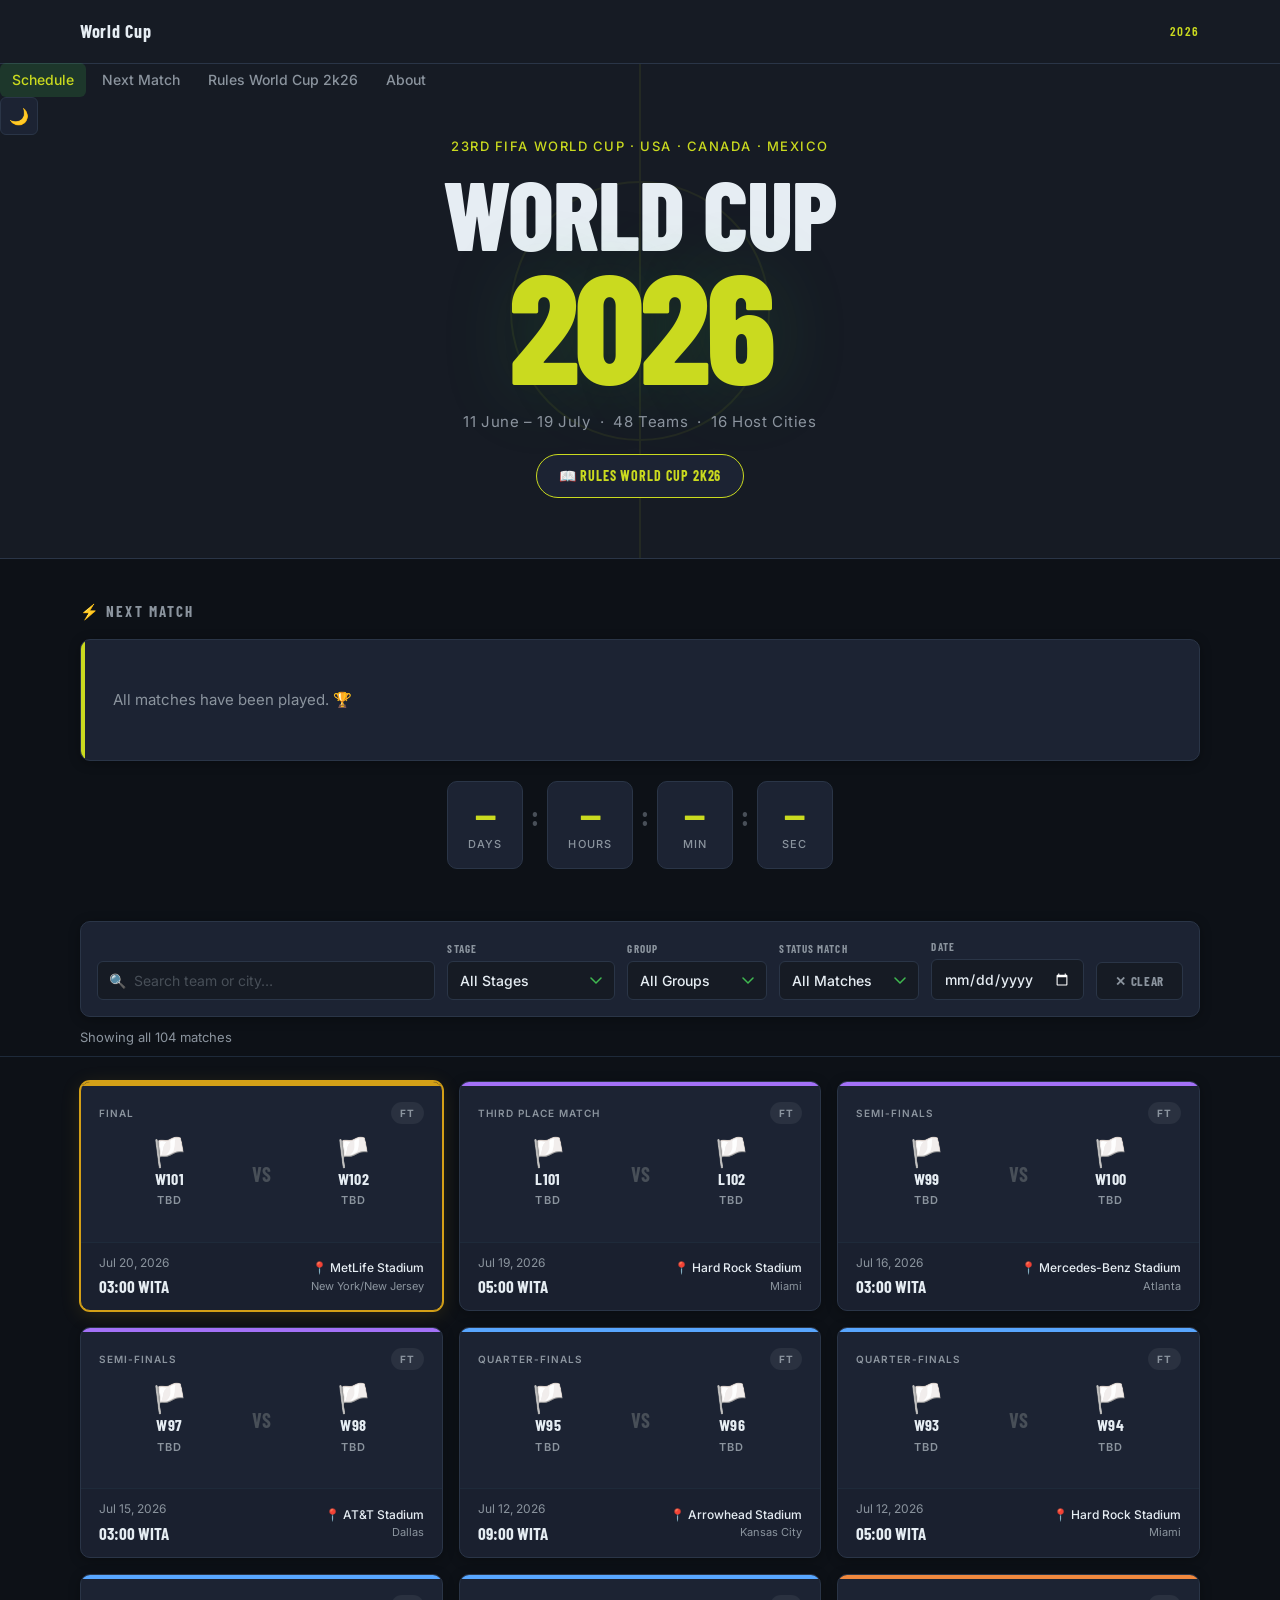
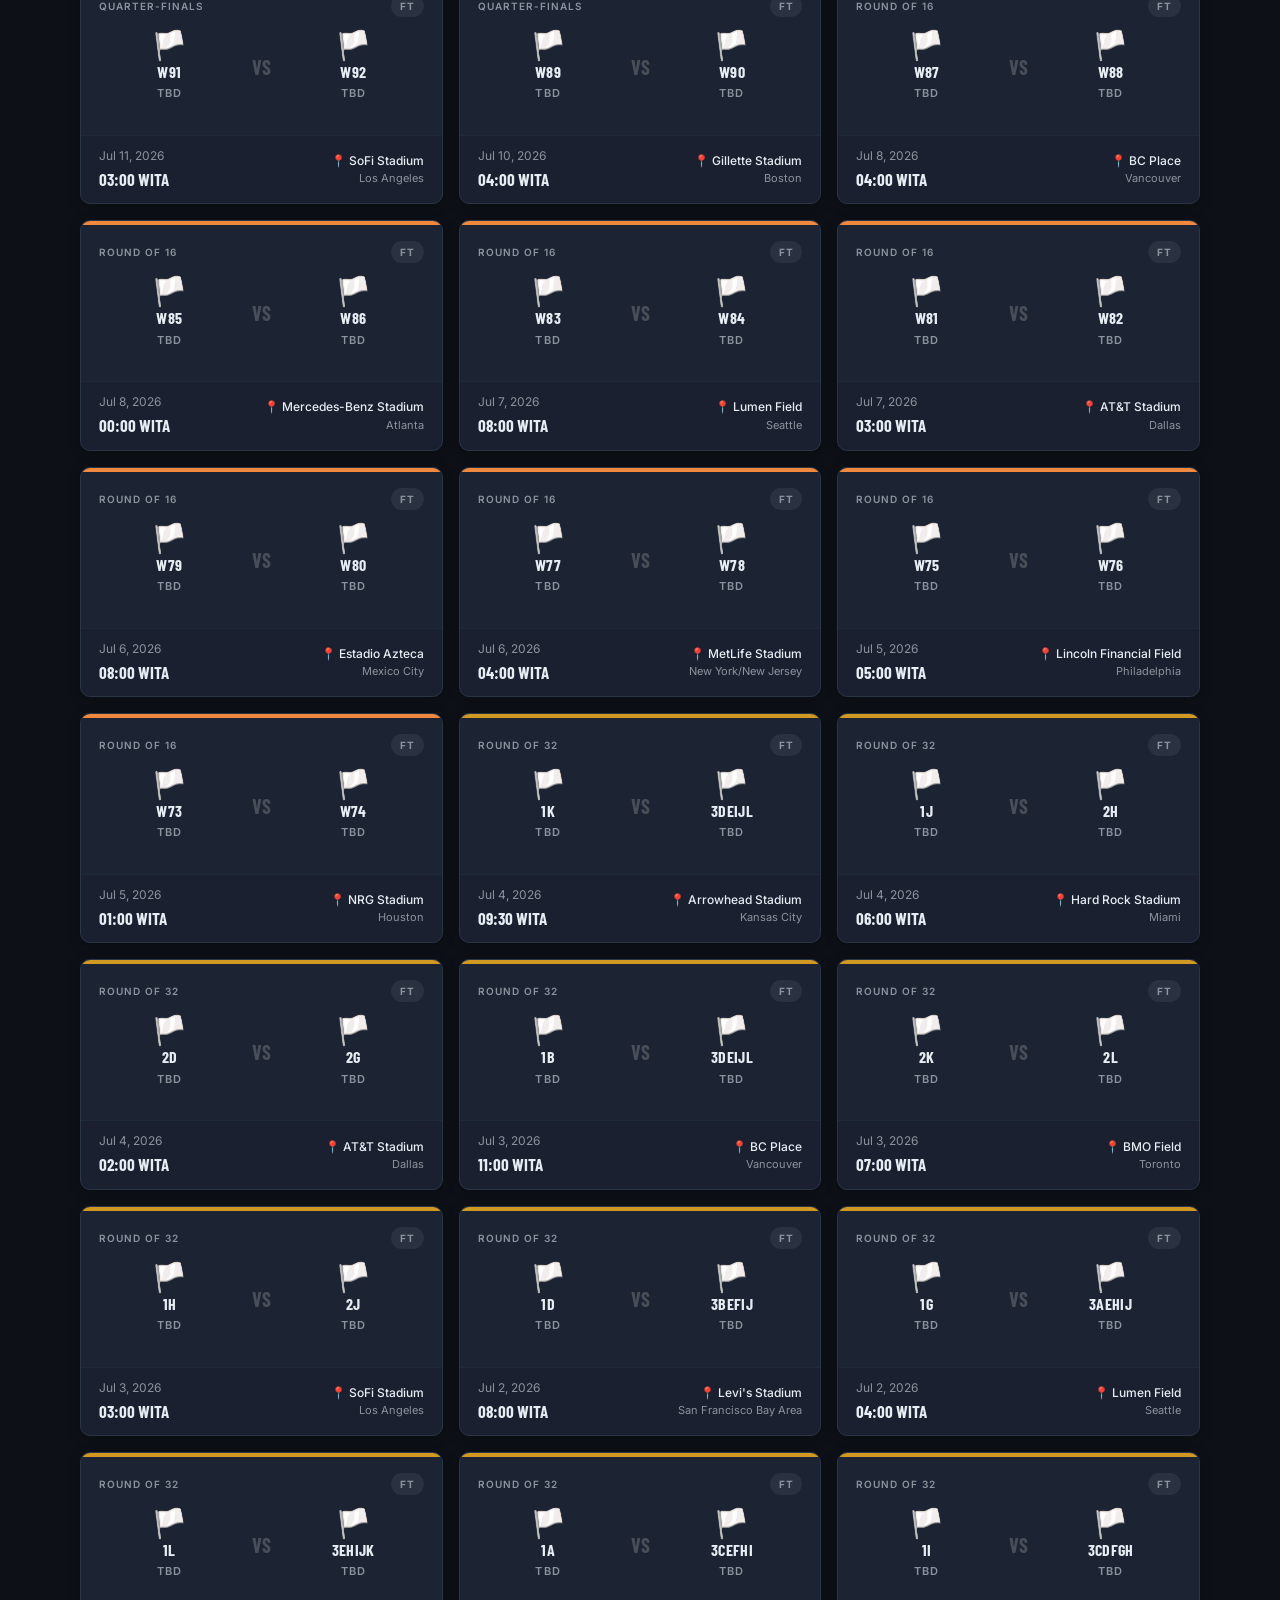
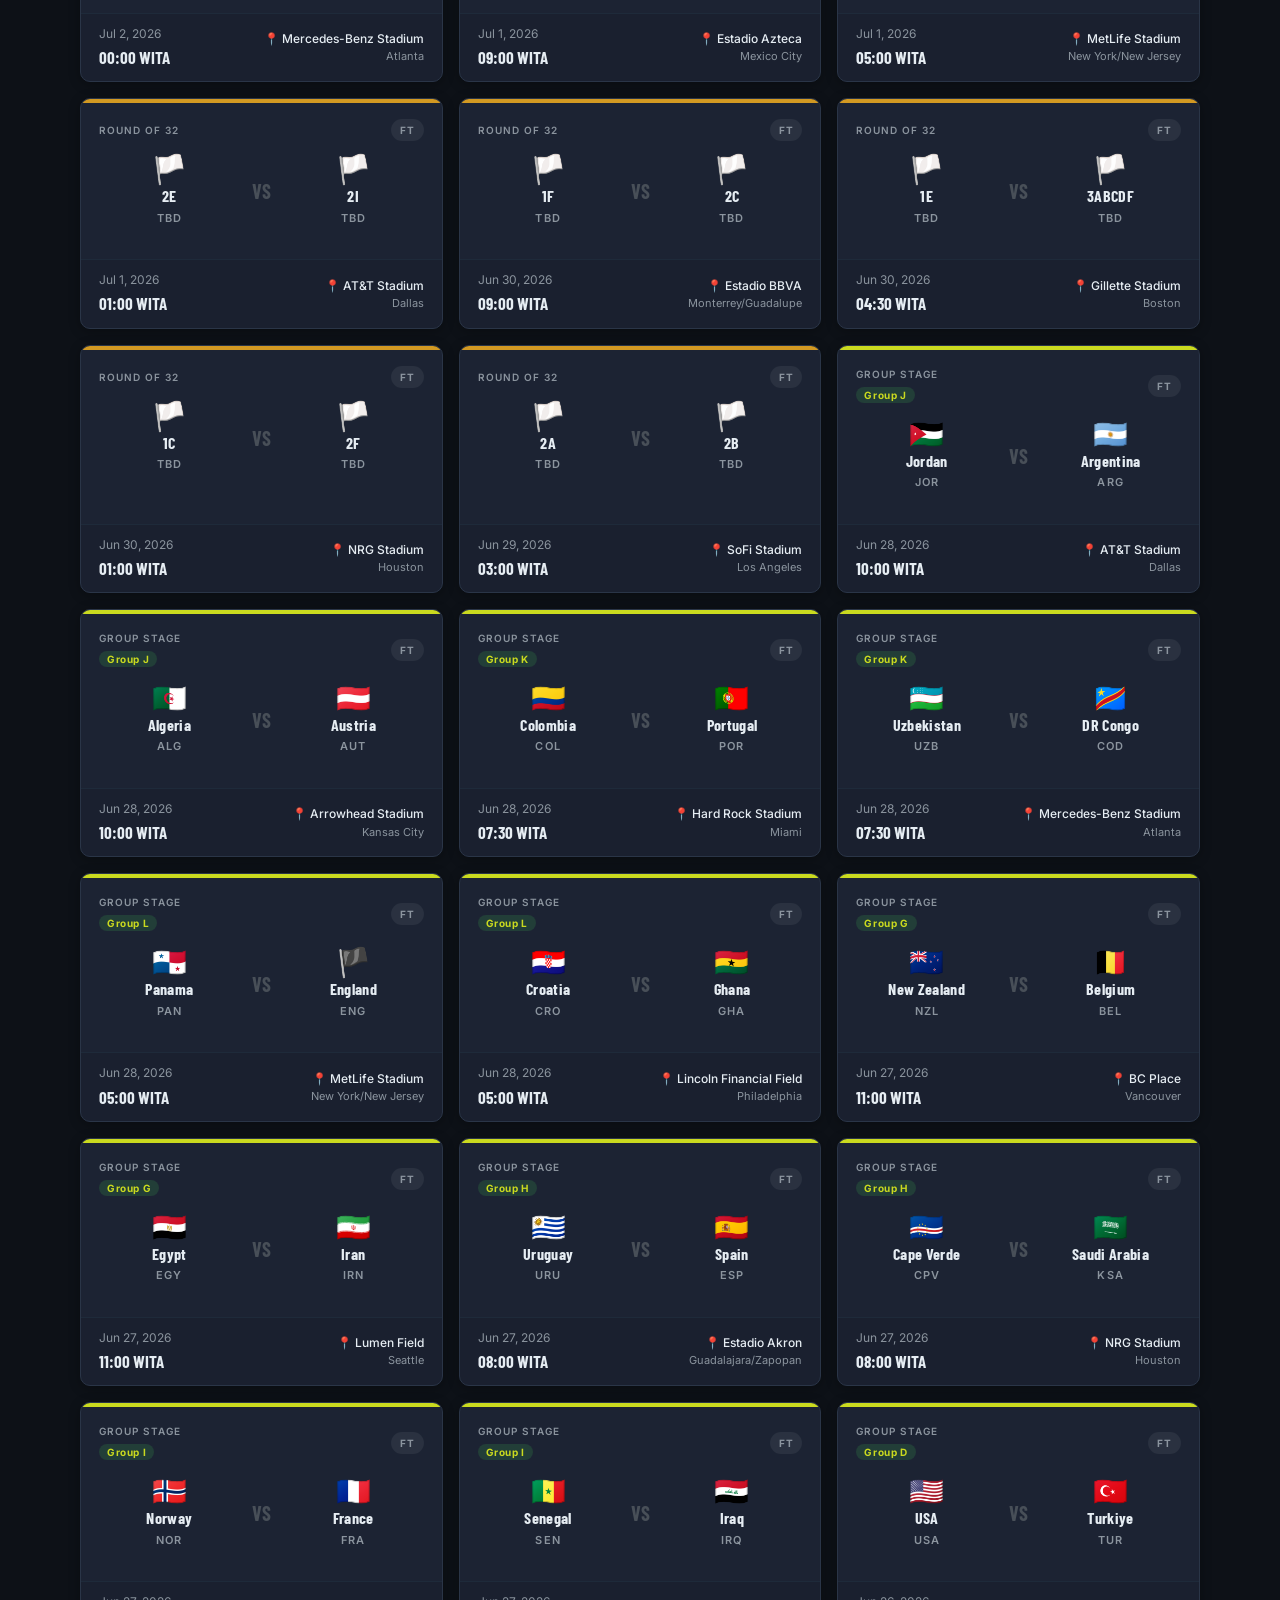
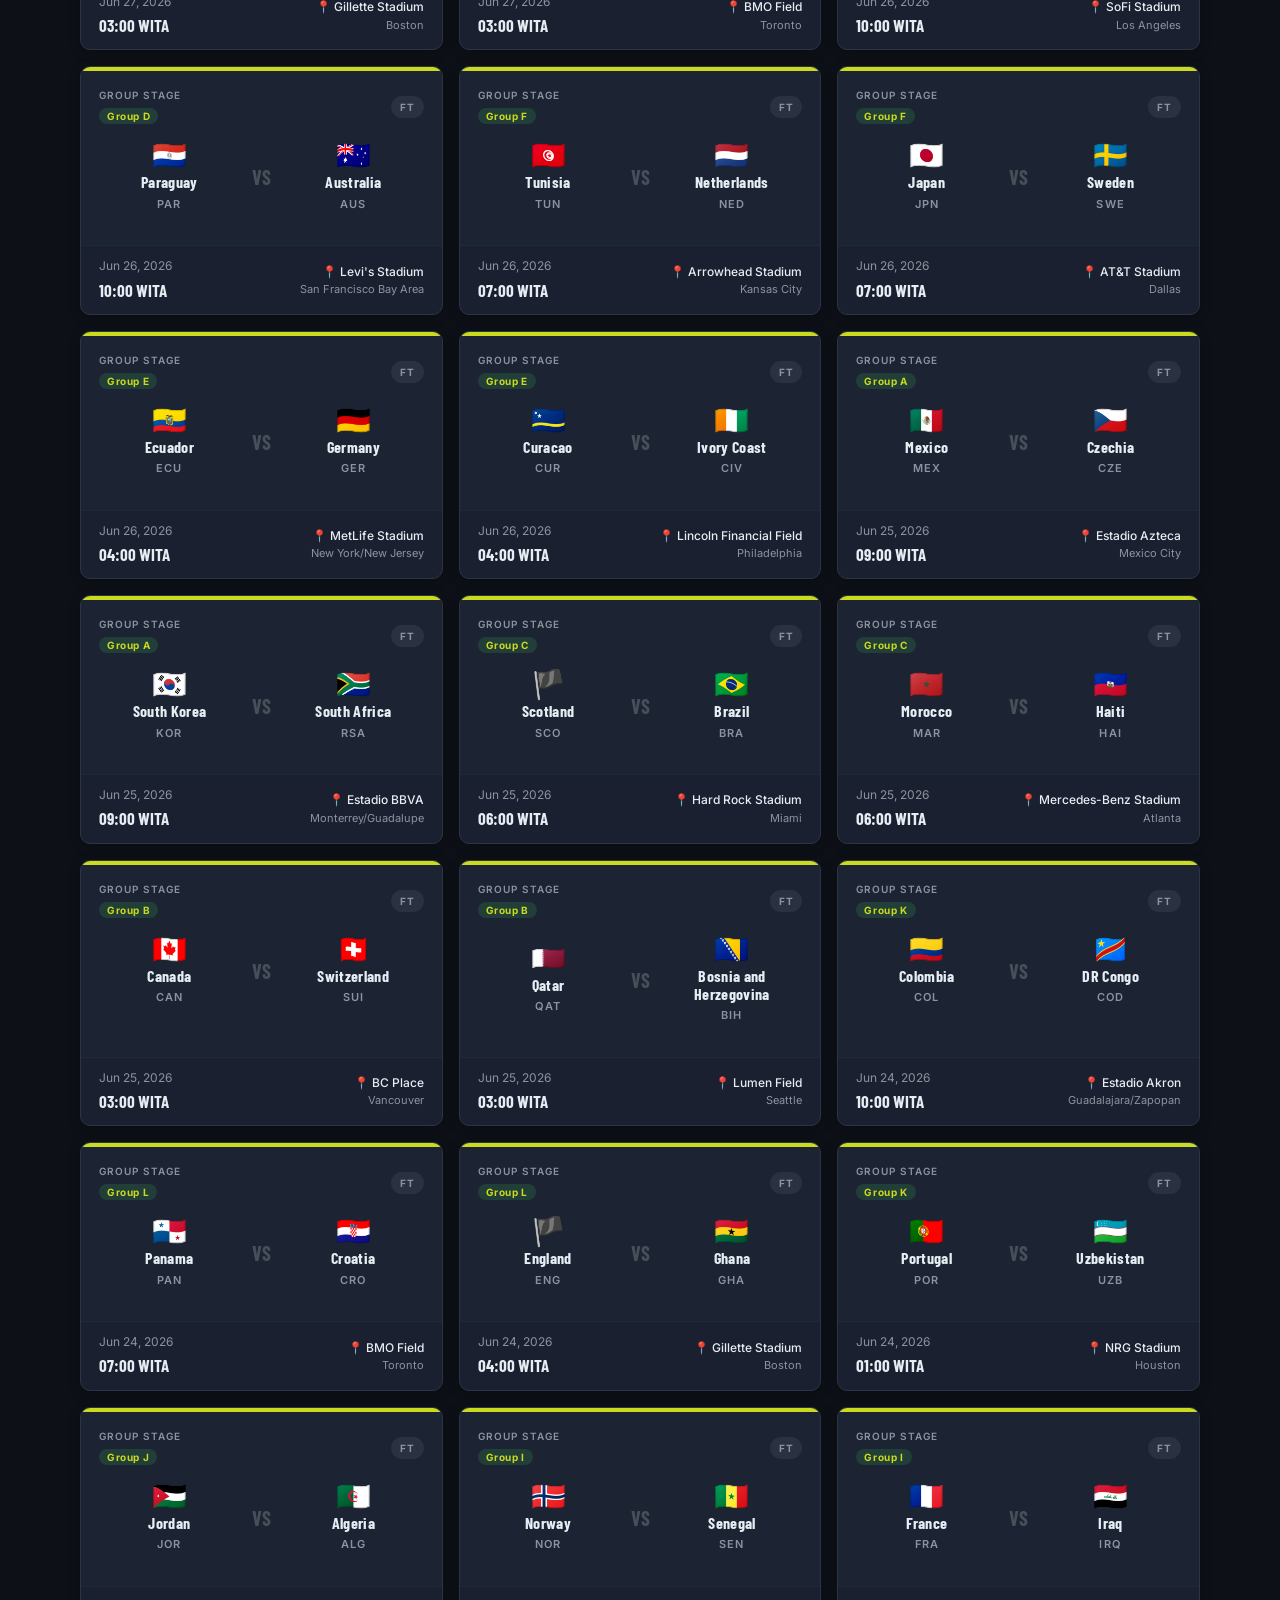
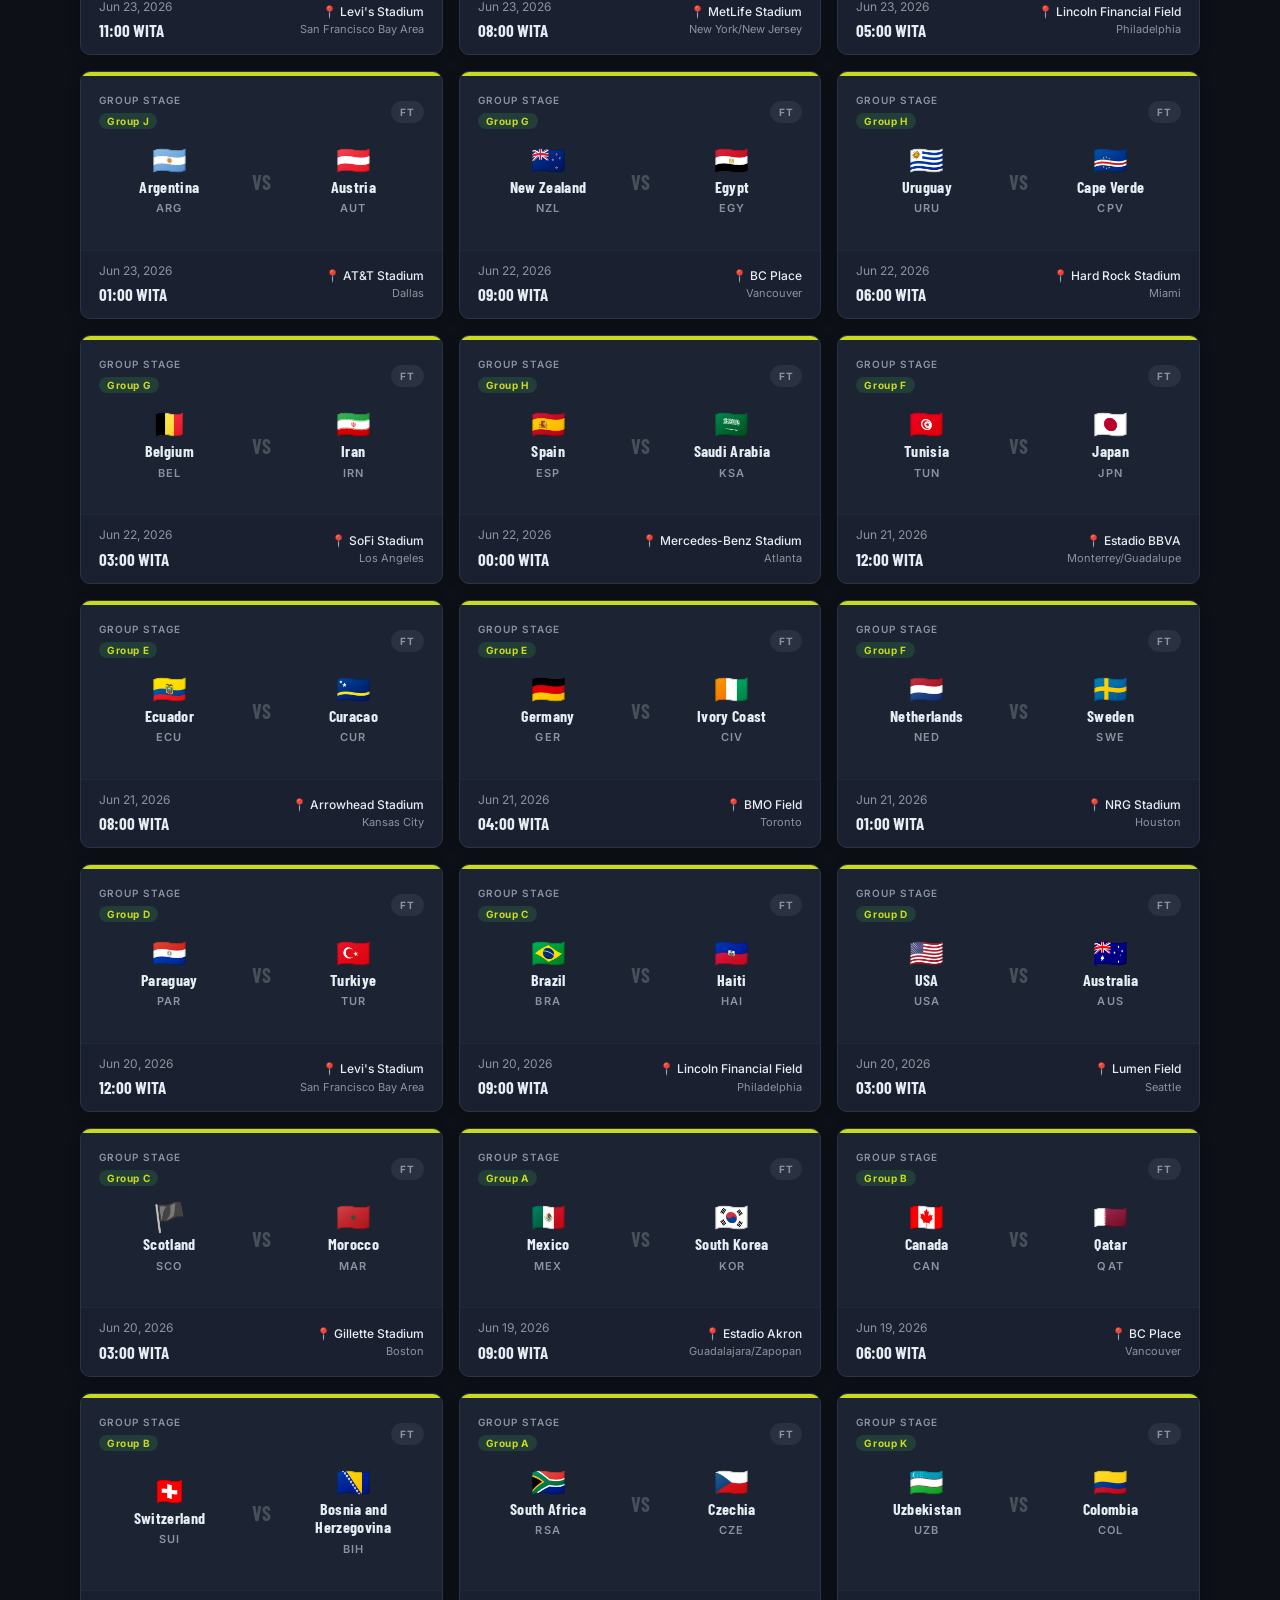
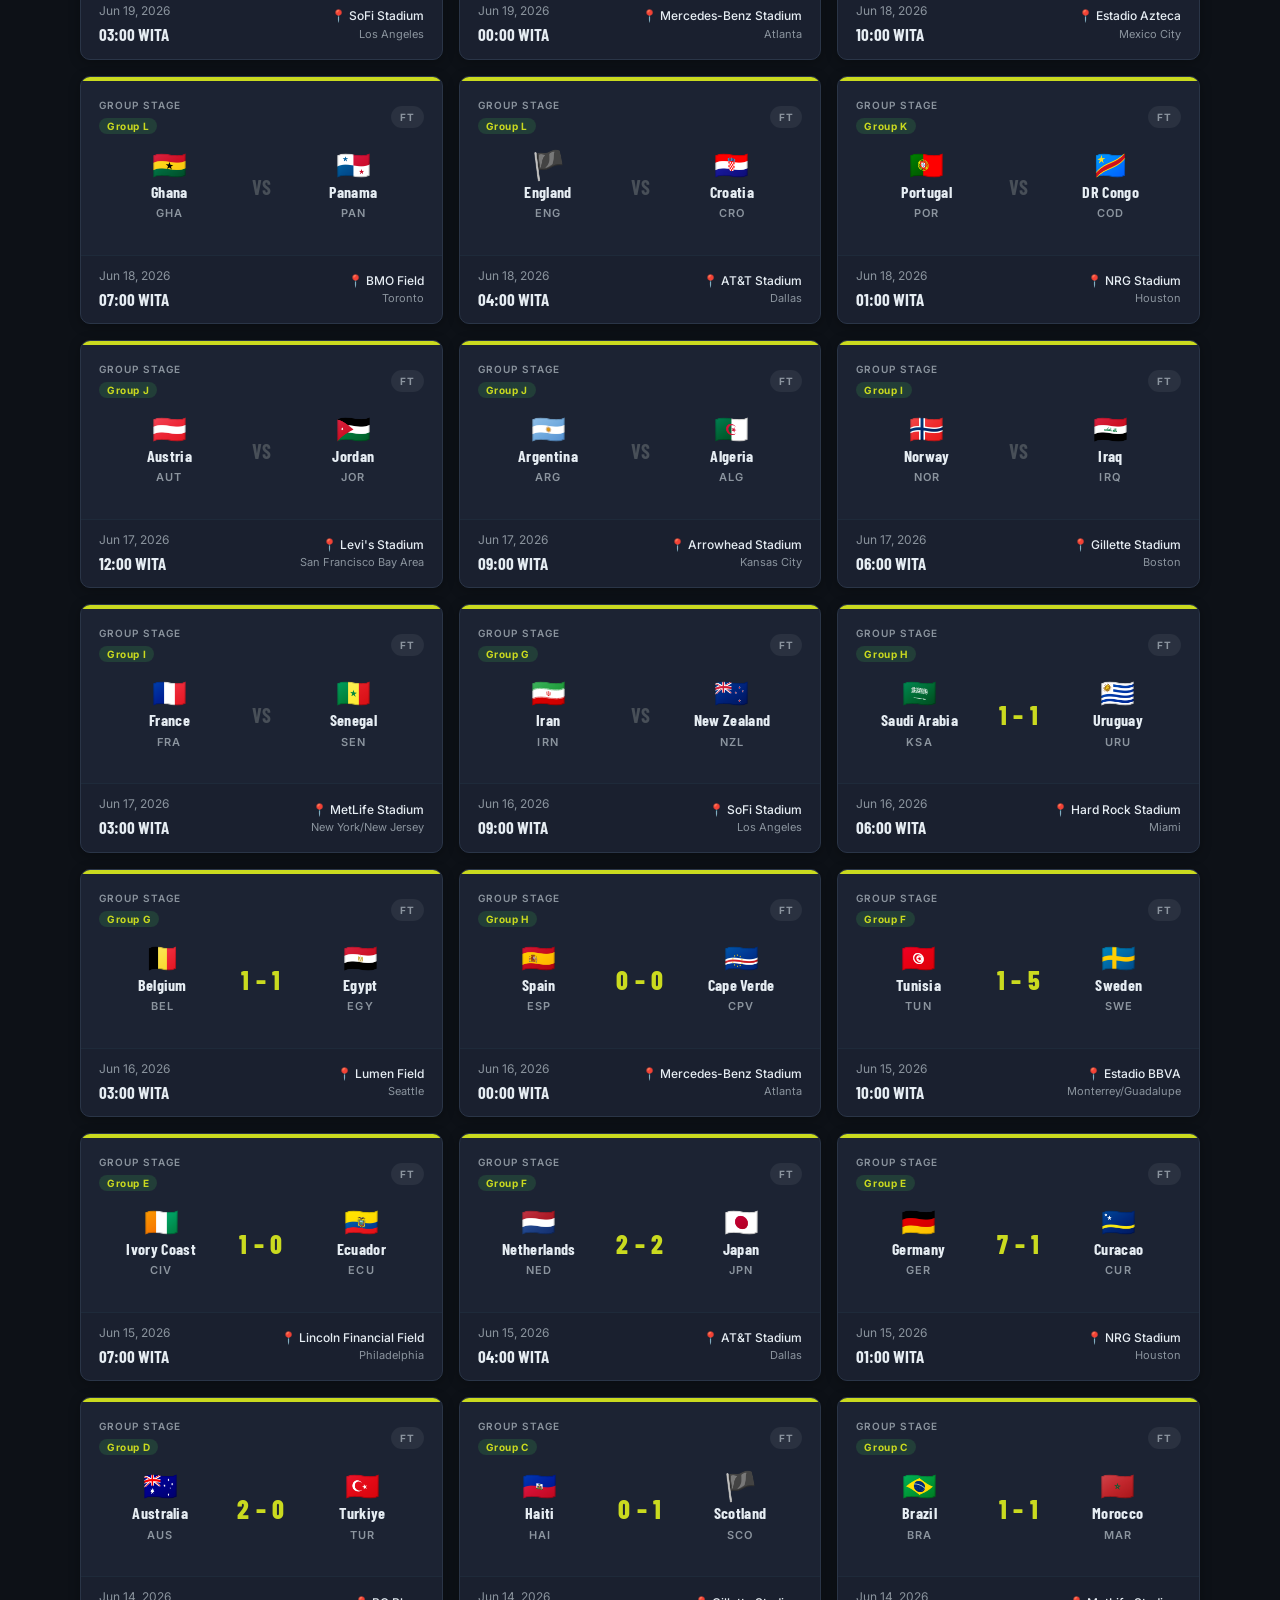
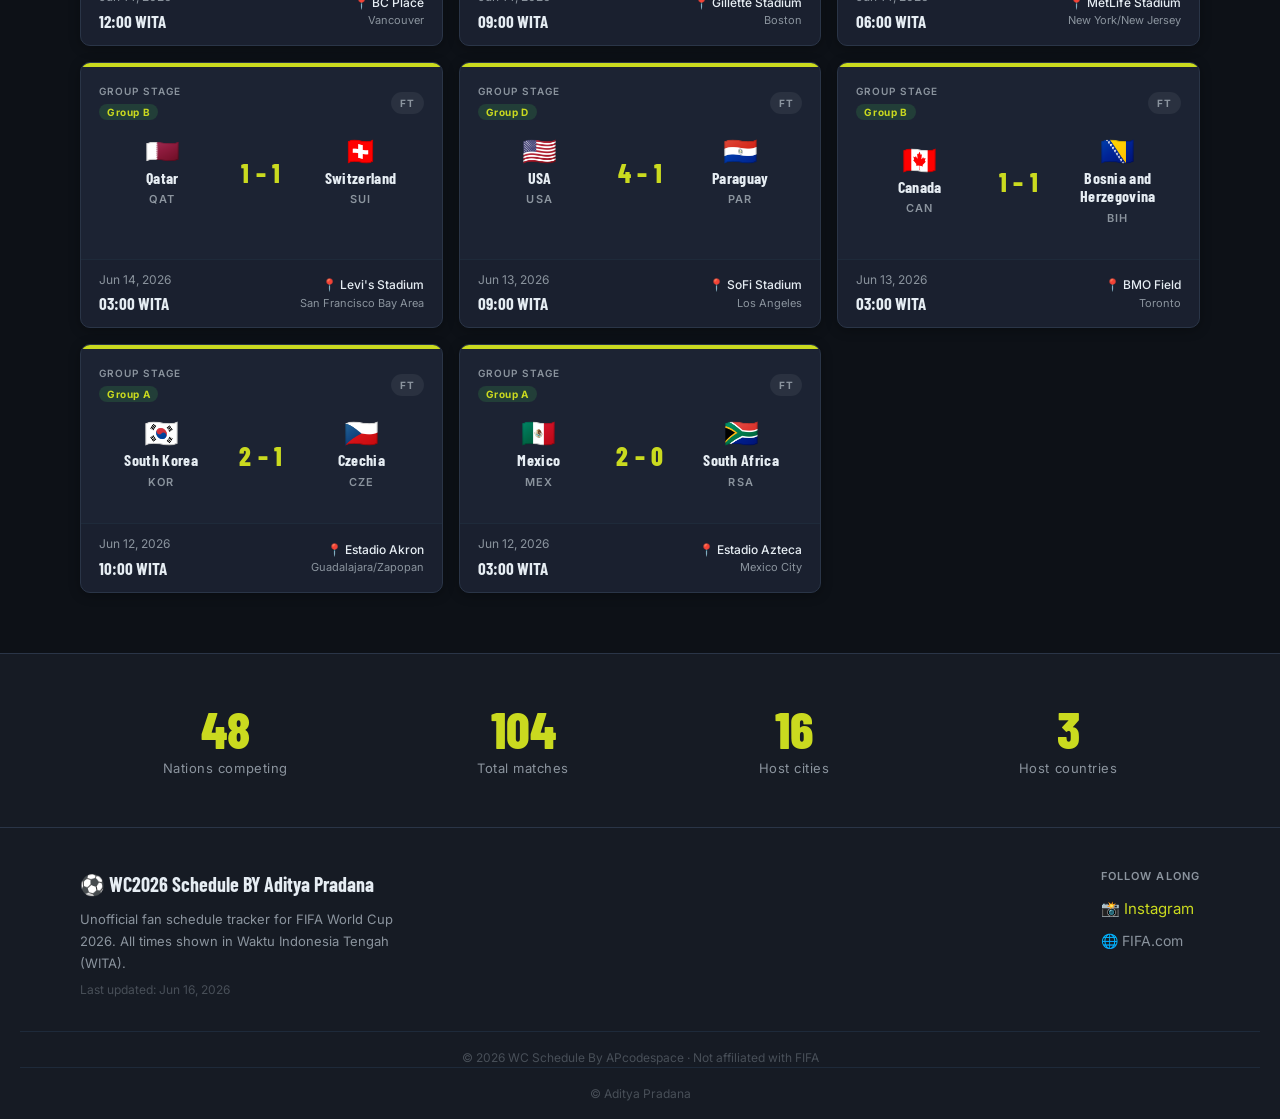
==== commit 983a8c68: "commit" ====
--- a/index.html
+++ b/index.html
@@ -144,7 +144,7 @@
 
         <!-- Status filter -->
         <div class="filter-group">
-          <label for="statusFilter" class="filter-label">Status</label>
+          <label for="statusFilter" class="filter-label">Status Match</label>
           <select id="statusFilter" class="filter-select" aria-label="Filter by match status">
             <option value="all">All Matches</option>
             <option value="upcoming">Upcoming</option>
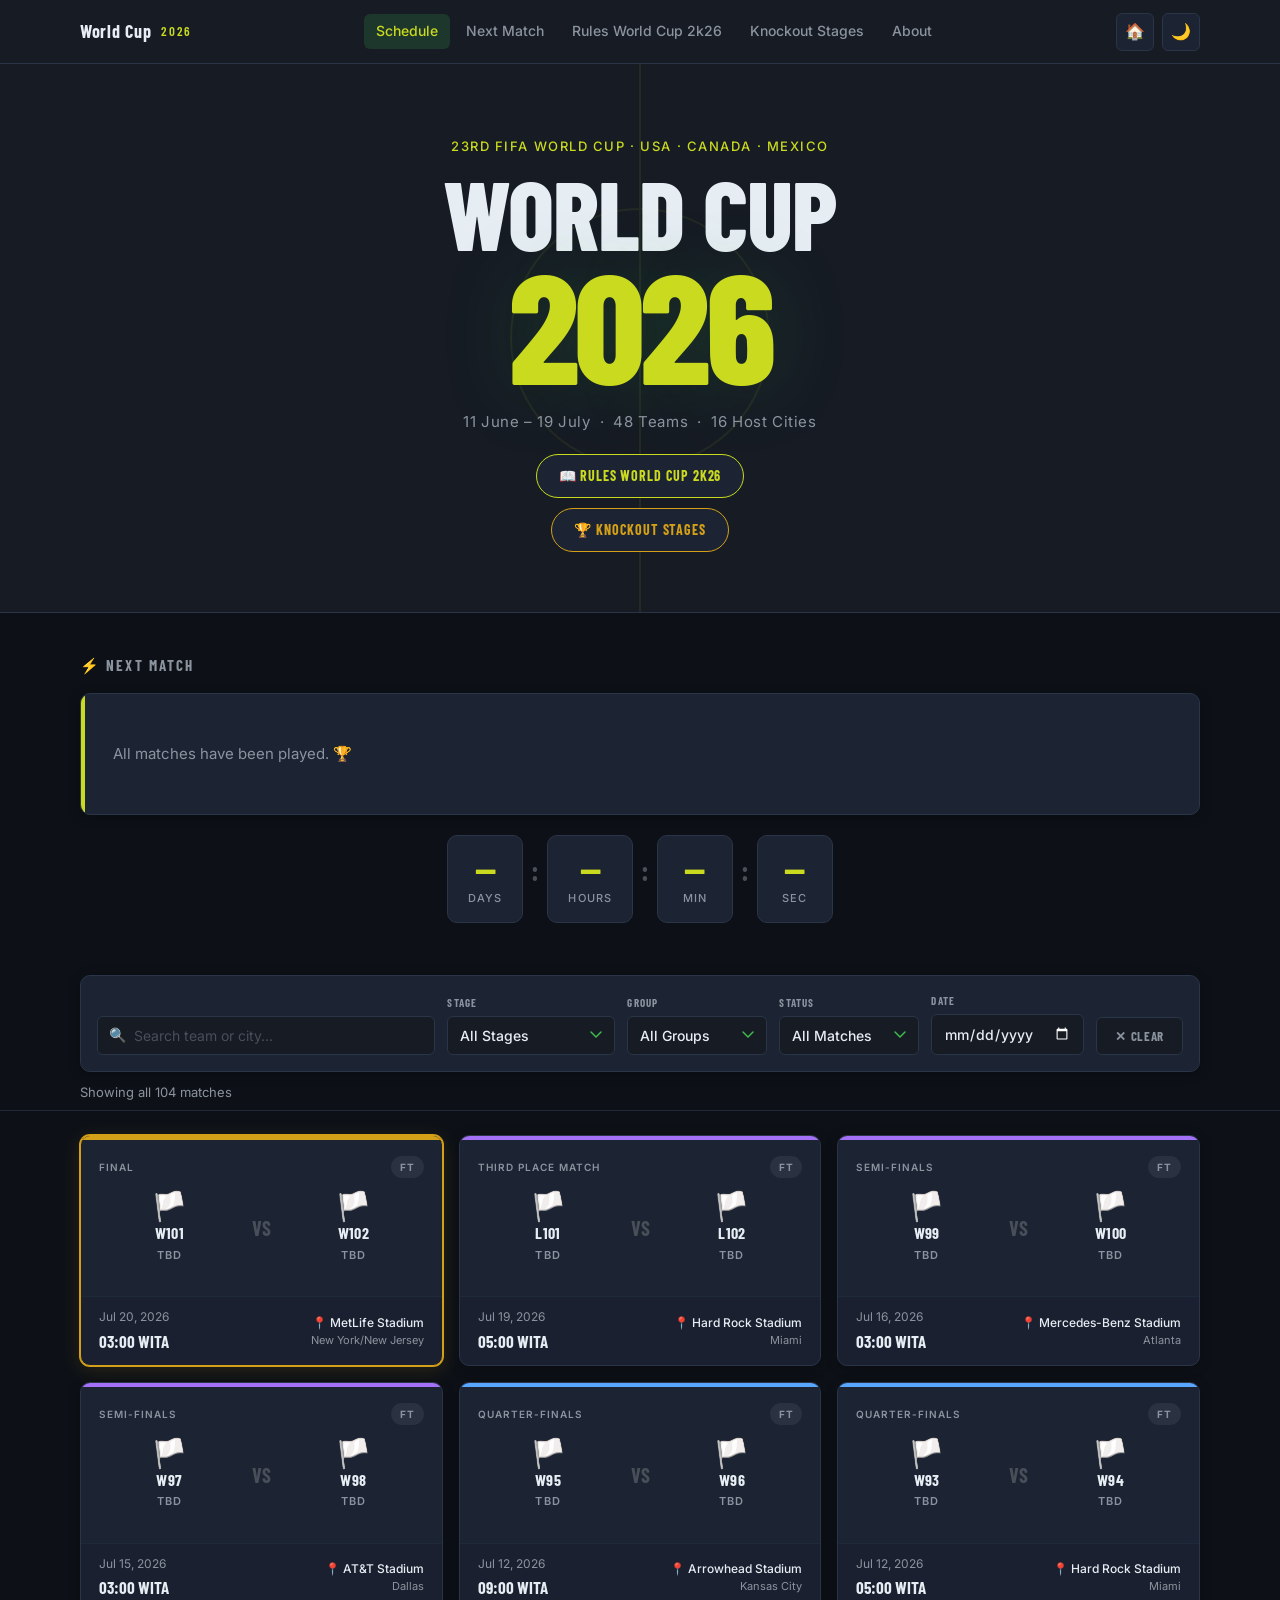
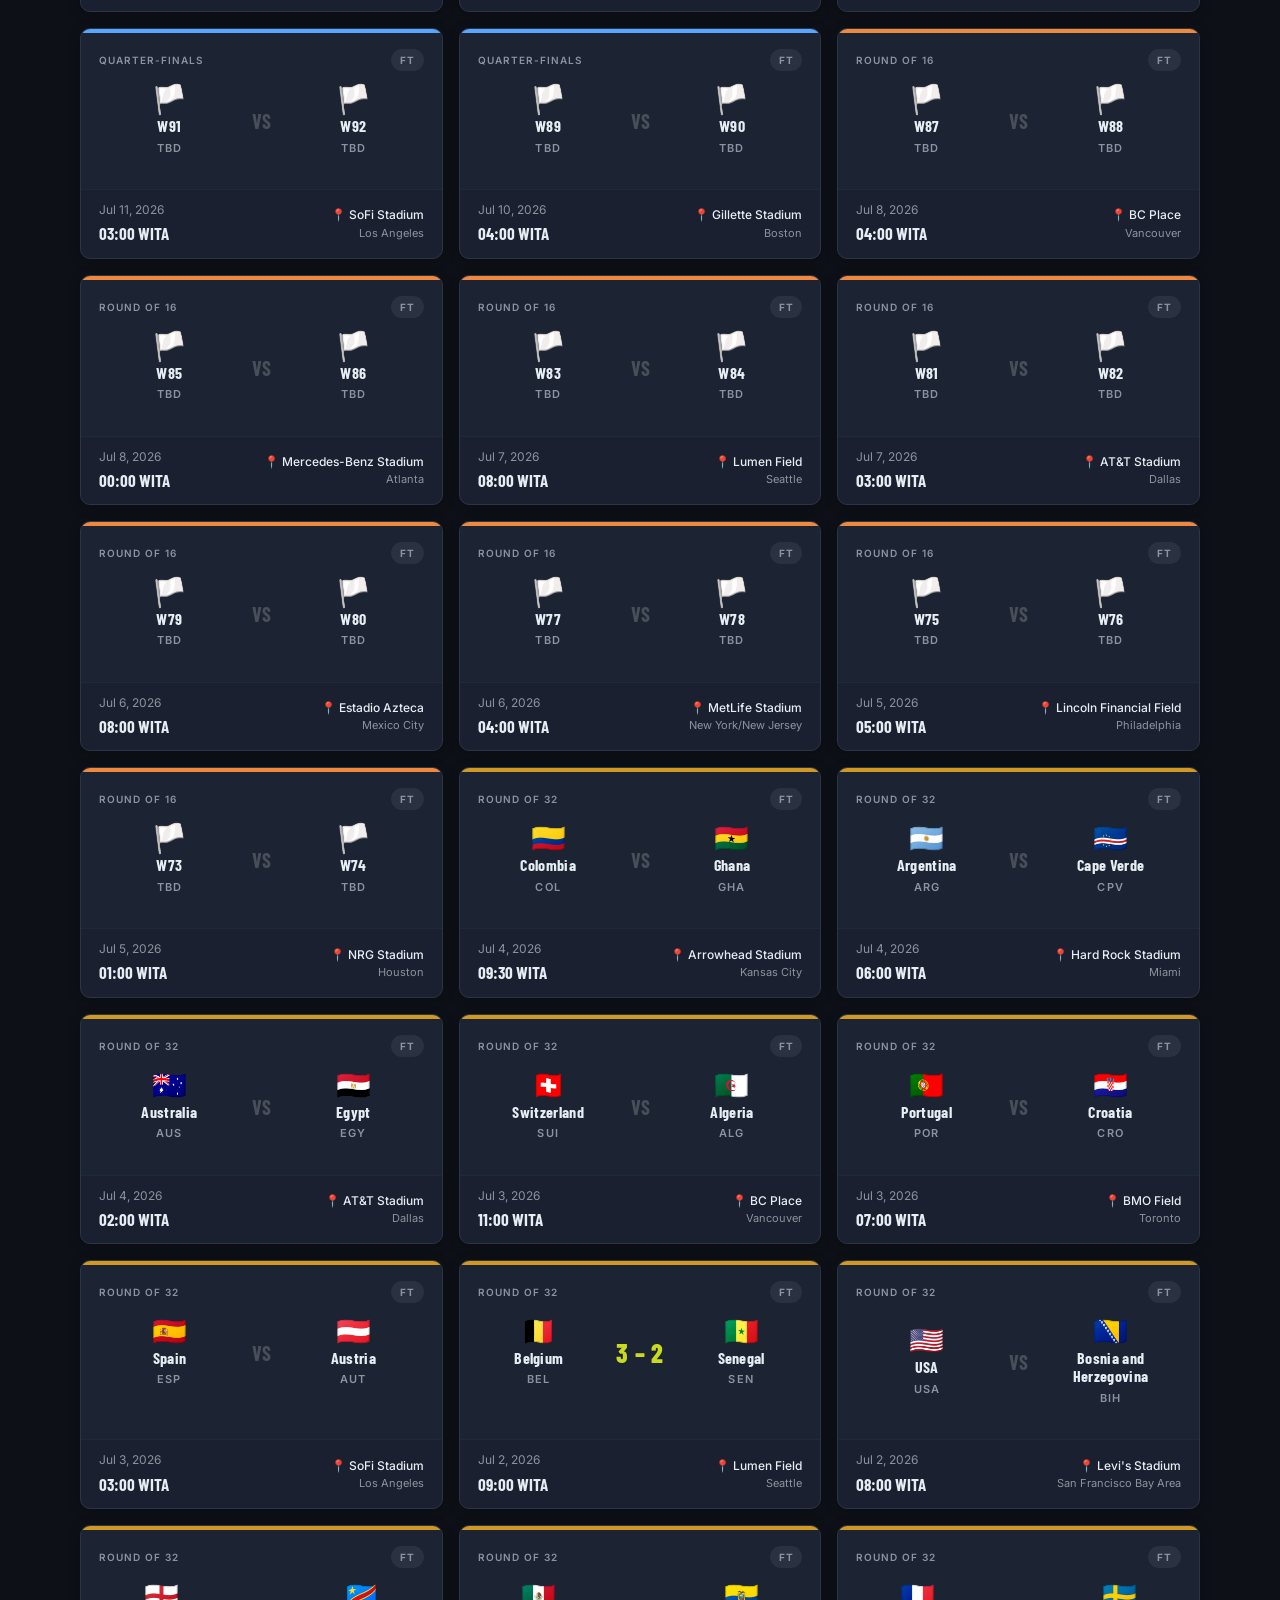
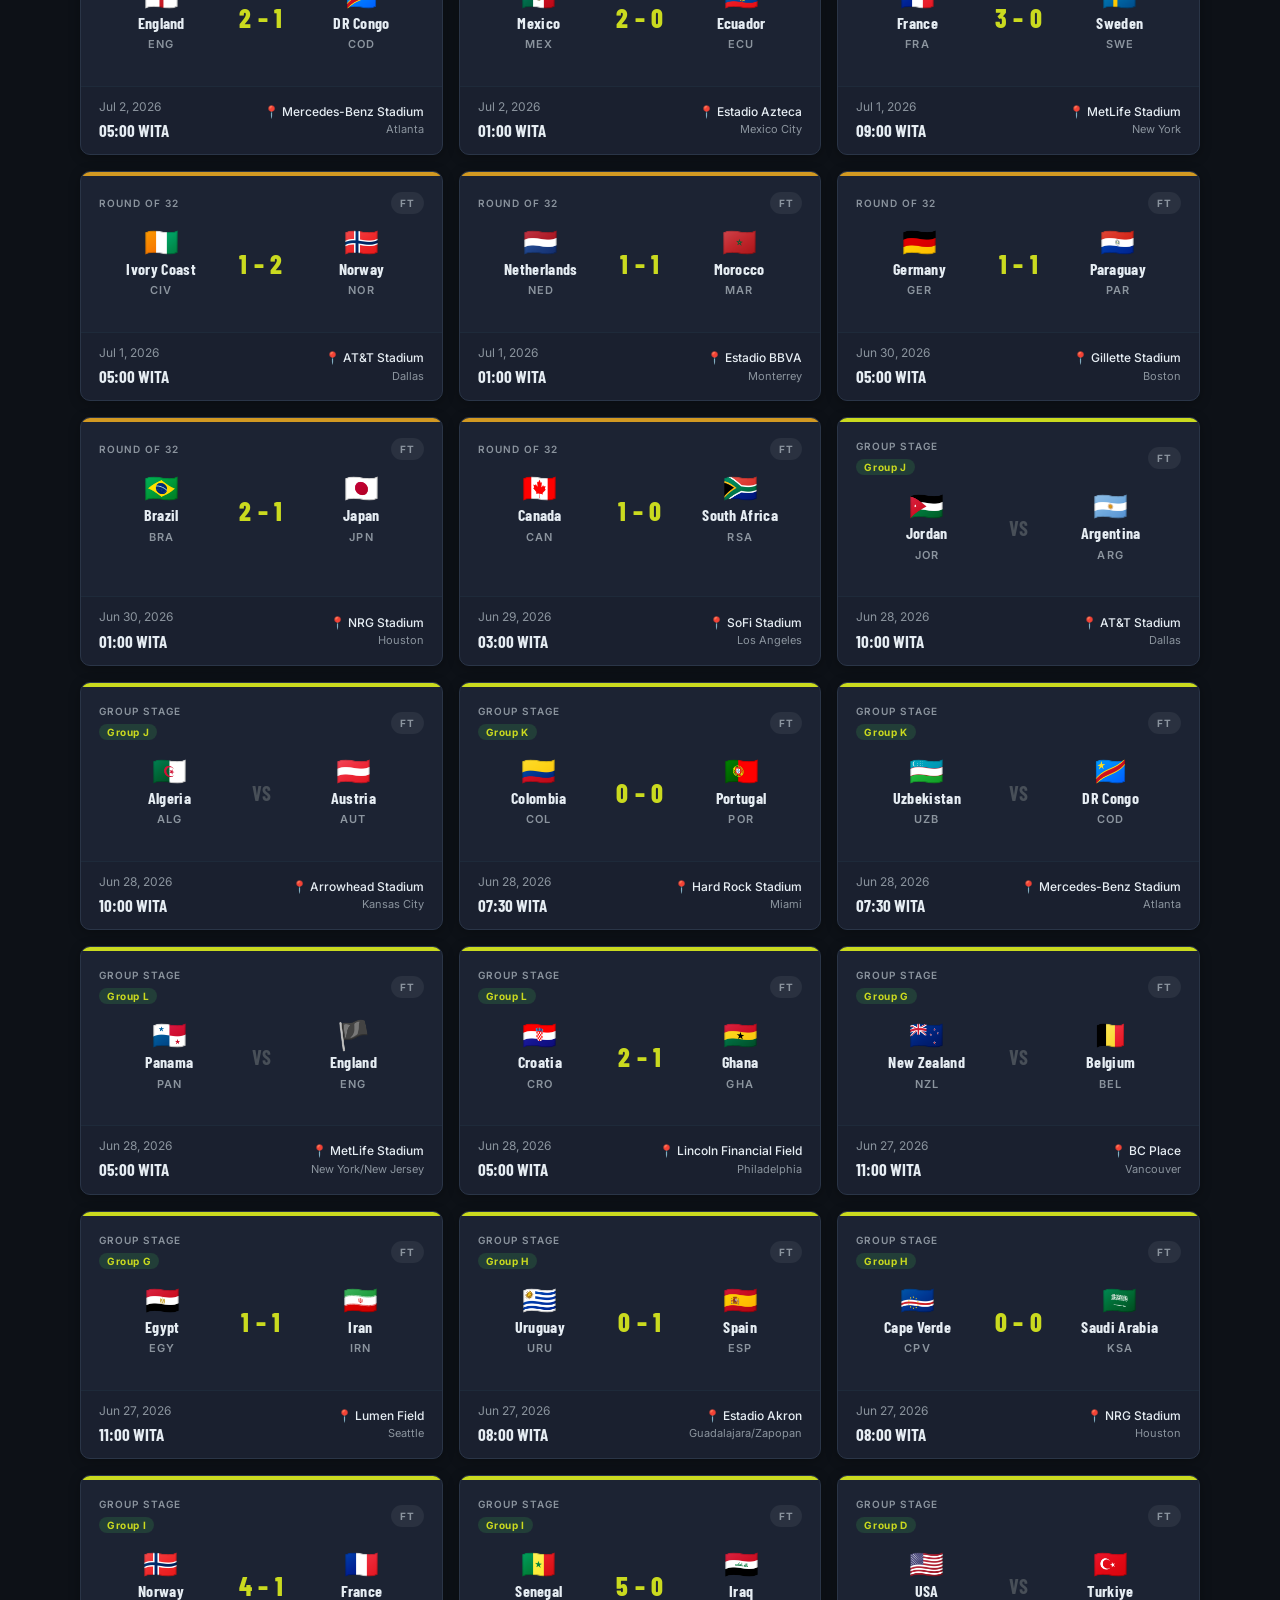
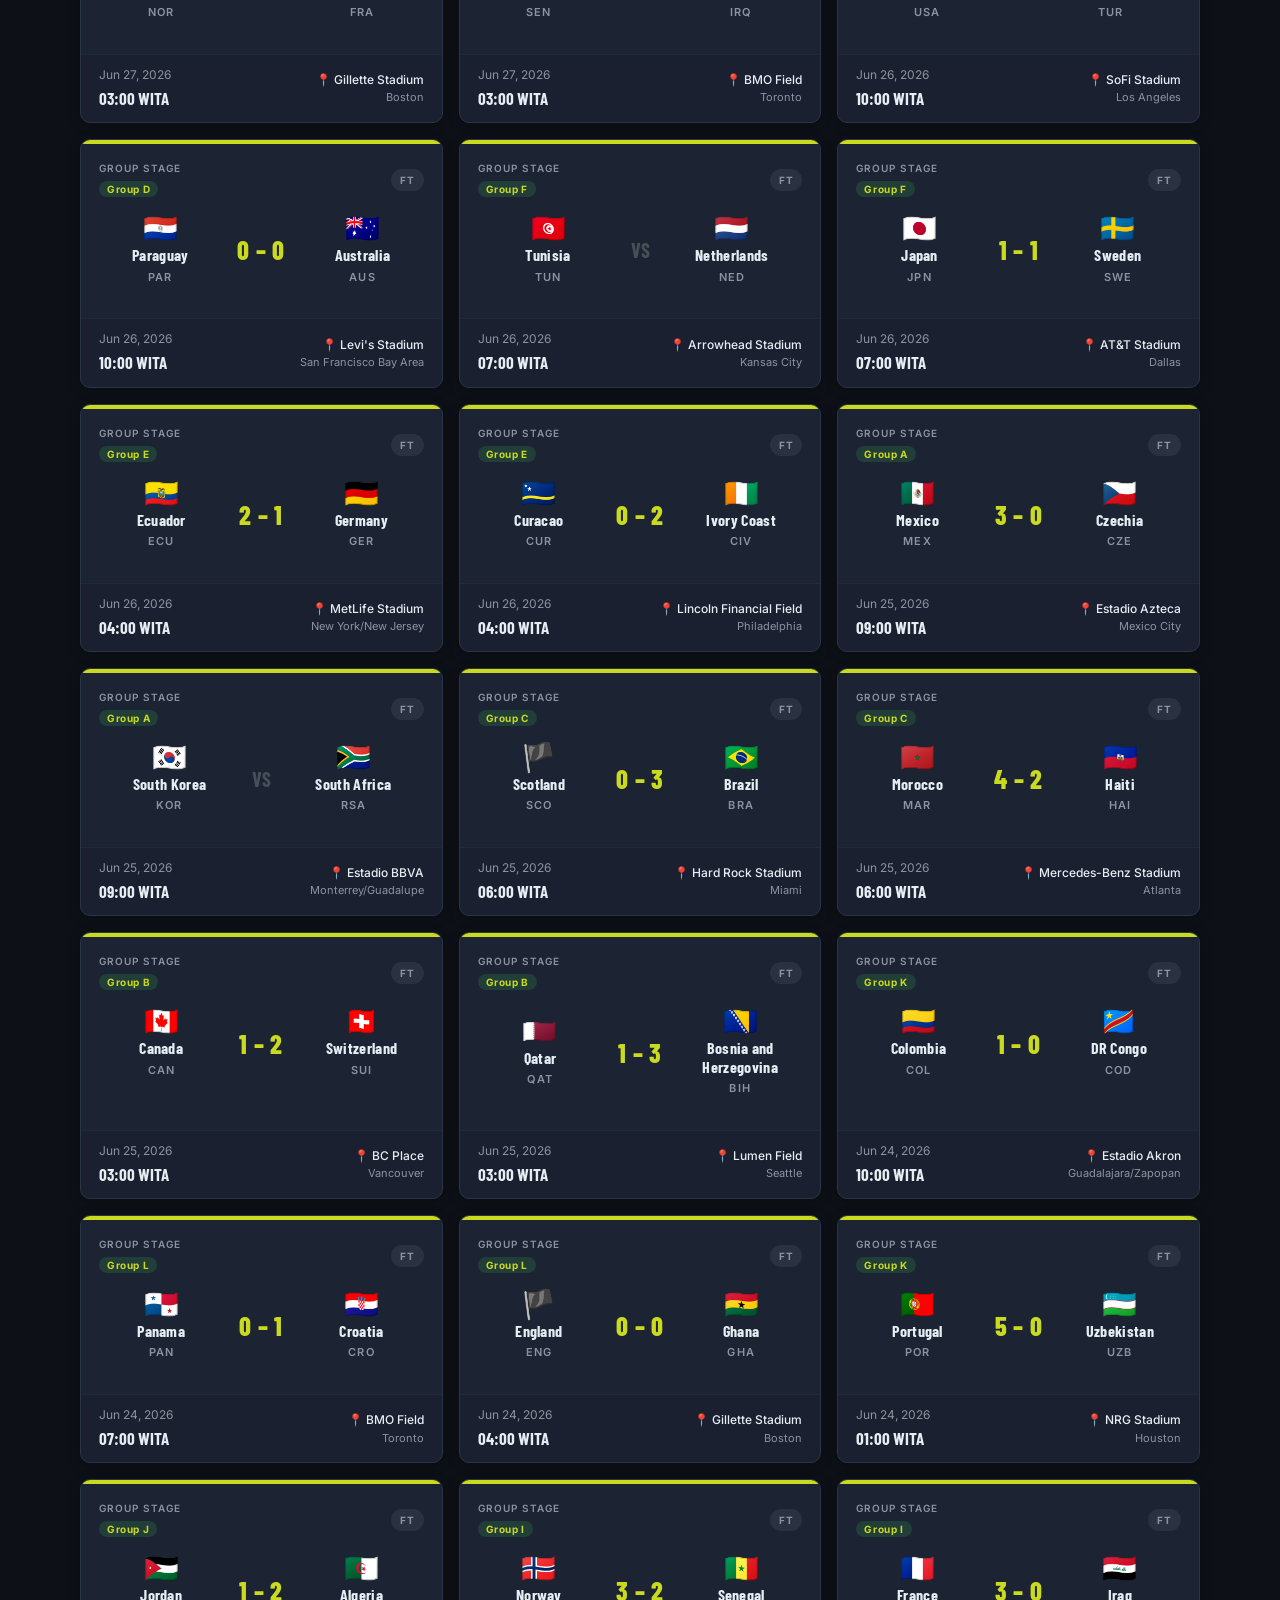
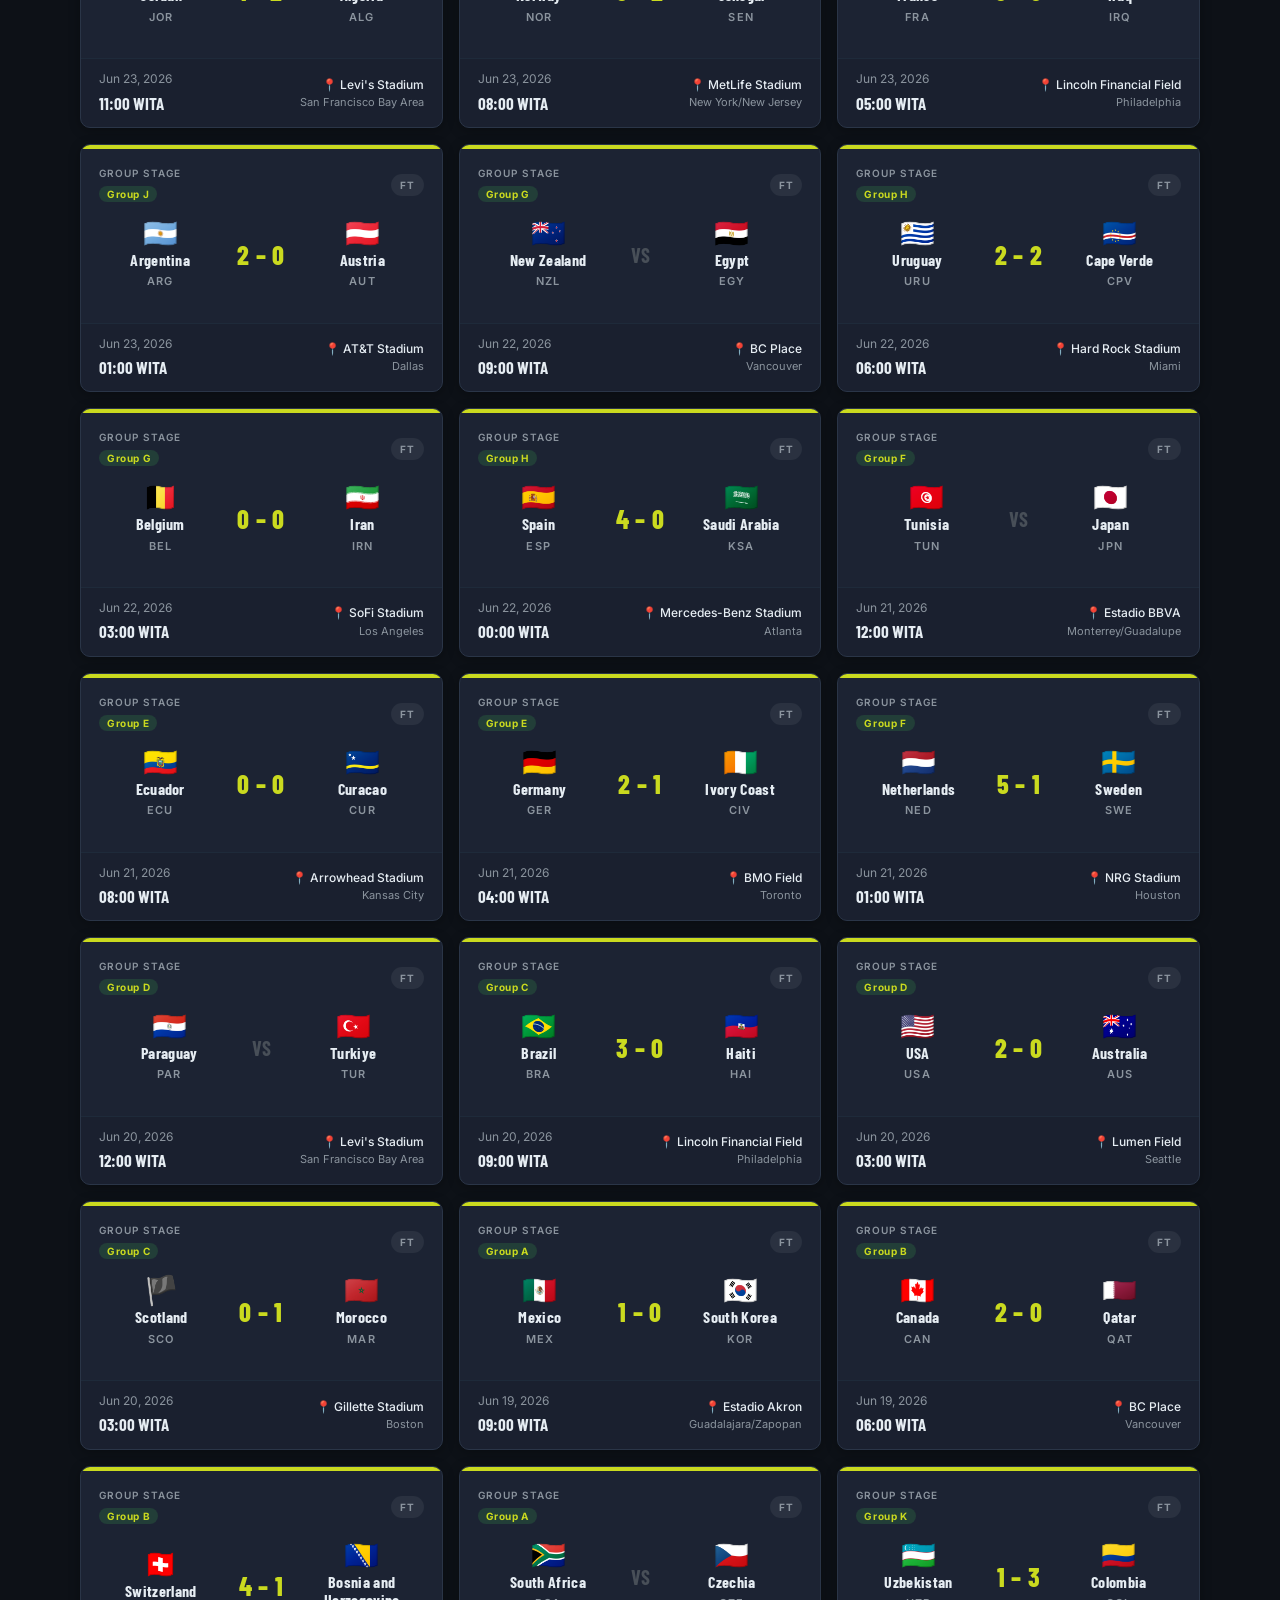
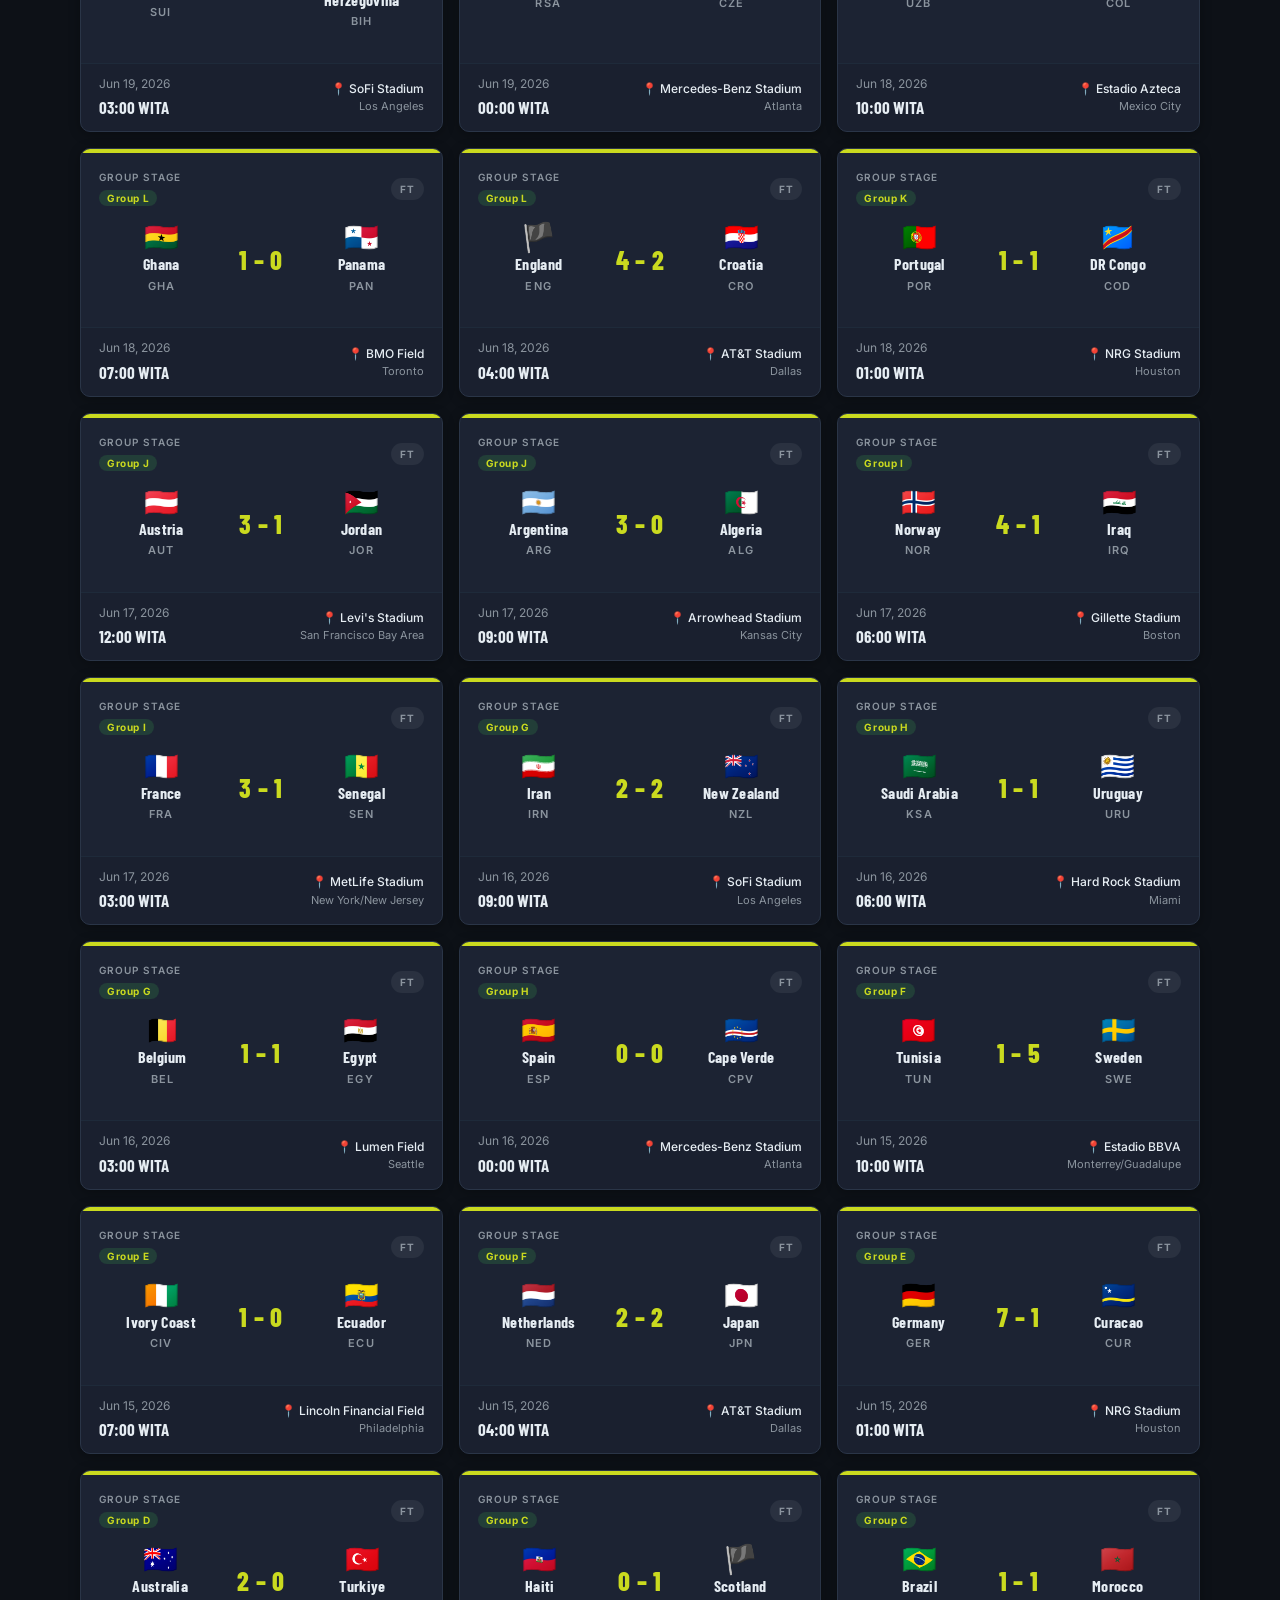
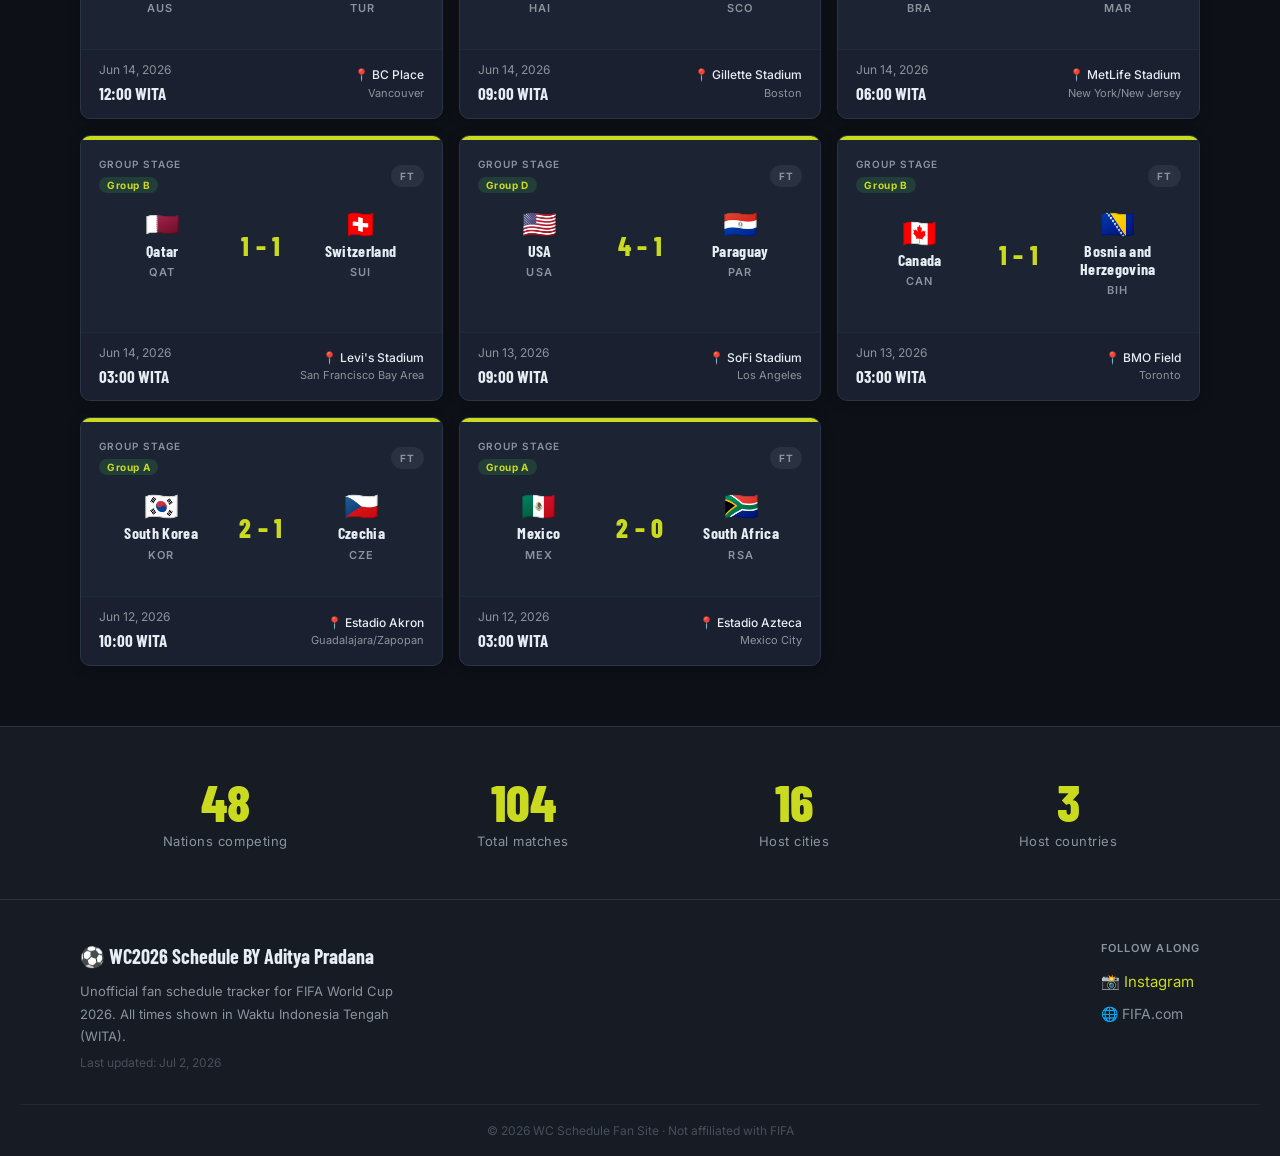
==== commit 52ed277b: "12" ====
--- a/index.html
+++ b/index.html
@@ -22,25 +22,24 @@
   <!-- ========== HEADER / NAV ========== -->
   <header class="site-header" role="banner">
     <div class="header-inner">
-      
-      
-        
-          
-          
-        
-          <span class="brand-title">World Cup</span>
-          <span class="brand-year">2026</span>
-        </div>
+      <div class="brand">
+        <span class="brand-title">World Cup</span>
+        <span class="brand-year">2026</span>
       </div>
 
       <nav class="nav-links" aria-label="Main navigation">
         <a href="#schedule" class="nav-link active">Schedule</a>
         <a href="#next-match" class="nav-link">Next Match</a>
         <a href="rules.html" class="nav-link">Rules World Cup 2k26</a>
+        <a href="knockout.html" class="nav-link">Knockout Stages</a>
         <a href="#about" class="nav-link">About</a>
       </nav>
 
       <div class="header-actions">
+        <!-- Home button -->
+        <a href="index.html" class="theme-toggle home-btn" id="homeBtn" aria-label="Kembali ke halaman utama" title="Home">
+          <span class="theme-icon">🏠</span>
+        </a>
         <!-- Dark / Light mode toggle -->
         <button class="theme-toggle" id="themeToggle" aria-label="Toggle dark/light theme" title="Toggle theme">
           <span class="theme-icon" id="themeIcon">🌙</span>
@@ -64,6 +63,7 @@
       </h1>
       <p class="hero-sub">11 June – 19 July &nbsp;·&nbsp; 48 Teams &nbsp;·&nbsp; 16 Host Cities</p>
       <a href="rules.html" class="hero-rules-link">📖 Rules World Cup 2k26</a>
+      <a href="knockout.html" class="hero-rules-link hero-ko-link">🏆 Knockout Stages</a>
     </div>
   </section>
 
@@ -144,7 +144,7 @@
 
         <!-- Status filter -->
         <div class="filter-group">
-          <label for="statusFilter" class="filter-label">Status Match</label>
+          <label for="statusFilter" class="filter-label">Status</label>
           <select id="statusFilter" class="filter-select" aria-label="Filter by match status">
             <option value="all">All Matches</option>
             <option value="upcoming">Upcoming</option>
@@ -244,8 +244,7 @@
         </ul>
       </div>
     </div>
-    <p class="footer-copy">© 2026 WC Schedule By APcodespace · Not affiliated with FIFA</p>
-     <p class="footer-copy">© Aditya Pradana</p>
+    <p class="footer-copy">© 2026 WC Schedule Fan Site · Not affiliated with FIFA</p>
   </footer>
 
   <script src="script.js"></script>
--- a/style.css
+++ b/style.css
@@ -162,6 +162,9 @@
 .nav-link.active { color: var(--accent); }
 
 /* Theme toggle */
+.header-actions { display: flex; align-items: center; gap: 8px; }
+.home-btn { text-decoration: none; }
+.home-btn:hover { text-decoration: none; }
 .theme-toggle {
   background: var(--bg-card);
   border: 1px solid var(--border);
@@ -420,11 +423,6 @@
   align-items: flex-end;
   gap: 12px;
   flex-wrap: wrap;
-  padding: 16px;
-  background: var(--bg-card);
-  border: 1px solid var(--border);
-  border-radius: var(--radius);
-  box-shadow: var(--shadow-card);
 }
 
 .search-wrap {
@@ -442,6 +440,467 @@
 }
 .search-input {
   width: 100%;
+  padding: 9px 12px 9px 36px;
+  background: var(--bg-card);
+  border: 1px solid var(--border);
+  border-radius: var(--radius-sm);
+  color: var(--text);
+  font-family: var(--font-body);
+  font-size: 14px;
+  transition: border-color var(--transition), box-shadow var(--transition);
+}
+.search-input::placeholder { color: var(--text-dimmer); }
+.search-input:focus {
+  outline: none;
+  border-color: var(--accent);
+  box-shadow: 0 0 0 3px var(--accent-glow);
+}
+
+.filter-group {
+  display: flex;
+  flex-direction: column;
+  gap: 4px;
+}
+.filter-label {
+  font-size: 11px;
+  font-weight: 600;
+  letter-spacing: .08em;
+  text-transform: uppercase;
+  color: var(--text-muted);
+}
+.filter-select {
+  padding: 9px 12px;
+  background: var(--bg-card);
+  border: 1px solid var(--border);
+  border-radius: var(--radius-sm);
+  color: var(--text);
+  font-family: var(--font-body);
+  font-size: 14px;
+  cursor: pointer;
+  transition: border-color var(--transition);
+  appearance: none;
+  -webkit-appearance: none;
+  background-image: url("data:image/svg+xml,%3Csvg xmlns='http://www.w3.org/2000/svg' width='12' height='8' viewBox='0 0 12 8'%3E%3Cpath d='M1 1l5 5 5-5' stroke='%238b949e' stroke-width='1.5' fill='none' stroke-linecap='round'/%3E%3C/svg%3E");
+  background-repeat: no-repeat;
+  background-position: right 10px center;
+  padding-right: 30px;
+}
+.filter-select:focus {
+  outline: none;
+  border-color: var(--accent);
+  box-shadow: 0 0 0 3px var(--accent-glow);
+}
+.filter-date { padding-right: 12px; background-image: none; }
+
+.btn-reset {
+  padding: 9px 16px;
+  background: transparent;
+  border: 1px solid var(--border);
+  border-radius: var(--radius-sm);
+  color: var(--text-muted);
+  font-family: var(--font-body);
+  font-size: 13px;
+  font-weight: 500;
+  cursor: pointer;
+  align-self: flex-end;
+  transition: background var(--transition), color var(--transition), border-color var(--transition);
+}
+.btn-reset:hover { background: var(--live); border-color: var(--live); color: #fff; }
+
+.results-info {
+  margin-top: 10px;
+  font-size: 13px;
+  color: var(--text-muted);
+}
+
+/* ── MATCH GRID ── */
+.schedule-section { padding: 24px 0 60px; }
+
+.matches-grid {
+  display: grid;
+  grid-template-columns: repeat(auto-fill, minmax(320px, 1fr));
+  gap: 16px;
+}
+
+/* ── MATCH CARD ── */
+.match-card {
+  background: var(--bg-card);
+  border: 1px solid var(--border);
+  border-radius: var(--radius);
+  padding: 0;
+  overflow: hidden;
+  box-shadow: var(--shadow-card);
+  display: flex;
+  flex-direction: column;
+  transition: transform var(--transition), box-shadow var(--transition), border-color var(--transition);
+  cursor: default;
+  role: listitem;
+  animation: fadeIn .35s ease both;
+}
+@keyframes fadeIn { from{opacity:0;transform:translateY(10px)} to{opacity:1;transform:translateY(0)} }
+
+.match-card:hover {
+  transform: translateY(-3px);
+  box-shadow: 0 8px 32px rgba(0,0,0,.4);
+  border-color: var(--accent);
+}
+
+/* Card top strip: stage colour coding */
+.card-stage-bar {
+  height: 4px;
+  width: 100%;
+  background: var(--accent);
+}
+.card-stage-bar.final    { background: var(--gold); }
+.card-stage-bar.semi     { background: #a371f7; }
+.card-stage-bar.quarter  { background: #58a6ff; }
+.card-stage-bar.r16      { background: #f0883e; }
+.card-stage-bar.r32      { background: #d29922; }
+
+.card-body { padding: 16px 18px; flex: 1; }
+
+/* Card header row */
+.card-header {
+  display: flex;
+  align-items: center;
+  justify-content: space-between;
+  margin-bottom: 14px;
+  gap: 8px;
+}
+.card-stage {
+  font-size: 10px;
+  font-weight: 600;
+  letter-spacing: .1em;
+  text-transform: uppercase;
+  color: var(--text-muted);
+}
+.card-group-badge {
+  font-size: 10px;
+  font-weight: 700;
+  letter-spacing: .06em;
+  color: var(--accent);
+  background: var(--accent-glow);
+  padding: 2px 8px;
+  border-radius: 20px;
+}
+
+/* Status pill */
+.status-pill {
+  font-size: 10px;
+  font-weight: 700;
+  letter-spacing: .08em;
+  text-transform: uppercase;
+  padding: 3px 9px;
+  border-radius: 20px;
+}
+.status-upcoming { background: rgba(63,185,80,.12); color: var(--upcoming); }
+.status-live      { background: rgba(248,81,73,.15); color: var(--live); animation: blink 1.4s ease-in-out infinite; }
+.status-finished  { background: rgba(139,148,158,.12); color: var(--finished); }
+@keyframes blink { 0%,100%{opacity:1} 50%{opacity:.5} }
+
+/* Teams row */
+.card-teams {
+  display: flex;
+  align-items: center;
+  justify-content: space-between;
+  gap: 8px;
+  margin-bottom: 16px;
+}
+.card-team {
+  display: flex;
+  flex-direction: column;
+  align-items: center;
+  gap: 4px;
+  flex: 1;
+  text-align: center;
+}
+.card-flag { font-size: 28px; line-height: 1; }
+.card-team-name {
+  font-family: var(--font-display);
+  font-size: 16px;
+  font-weight: 700;
+  letter-spacing: .02em;
+  color: var(--text);
+  line-height: 1.15;
+}
+.card-team-code {
+  font-size: 11px;
+  font-weight: 600;
+  letter-spacing: .1em;
+  color: var(--text-muted);
+}
+.card-vs {
+  font-family: var(--font-display);
+  font-size: 20px;
+  font-weight: 700;
+  color: var(--text-dimmer);
+  flex-shrink: 0;
+  padding: 0 4px;
+}
+
+/* Card footer */
+.card-footer {
+  border-top: 1px solid var(--border-subtle);
+  padding: 10px 18px;
+  display: flex;
+  align-items: center;
+  justify-content: space-between;
+  gap: 12px;
+  background: rgba(0,0,0,.08);
+  flex-wrap: wrap;
+}
+[data-theme="light"] .card-footer { background: rgba(0,0,0,.02); }
+
+.card-datetime {
+  display: flex;
+  flex-direction: column;
+  gap: 1px;
+}
+.card-date {
+  font-size: 12px;
+  color: var(--text-muted);
+}
+.card-time {
+  font-family: var(--font-display);
+  font-size: 17px;
+  font-weight: 700;
+  color: var(--text);
+}
+.card-venue {
+  text-align: right;
+}
+.card-stadium {
+  font-size: 12px;
+  font-weight: 500;
+  color: var(--text);
+}
+.card-city {
+  font-size: 11px;
+  color: var(--text-muted);
+}
+
+/* Final card special glow */
+.match-card.is-final {
+  border-color: var(--gold);
+  box-shadow: 0 0 0 1px var(--gold), 0 4px 20px var(--gold-glow);
+}
+
+/* ── NO RESULTS ── */
+.no-results {
+  text-align: center;
+  padding: 64px 20px;
+  color: var(--text-muted);
+}
+.no-results-icon { font-size: 48px; display: block; margin-bottom: 12px; }
+
+/* ── ABOUT STATS STRIP ── */
+.about-section {
+  background: var(--bg-surface);
+  border-top: 1px solid var(--border);
+  padding: 40px 20px;
+}
+.about-grid {
+  display: flex;
+  justify-content: space-around;
+  flex-wrap: wrap;
+  gap: 24px;
+  text-align: center;
+}
+.about-stat { padding: 8px 16px; }
+.about-num {
+  display: block;
+  font-family: var(--font-display);
+  font-size: 52px;
+  font-weight: 800;
+  color: var(--accent);
+  line-height: 1;
+}
+.about-desc {
+  display: block;
+  font-size: 13px;
+  color: var(--text-muted);
+  margin-top: 4px;
+  letter-spacing: .04em;
+}
+
+/* ── FOOTER ── */
+.site-footer {
+  background: var(--bg-surface);
+  border-top: 1px solid var(--border);
+  padding: 40px 20px 16px;
+}
+.footer-inner {
+  display: flex;
+  justify-content: space-between;
+  gap: 32px;
+  flex-wrap: wrap;
+  margin-bottom: 32px;
+}
+.footer-title {
+  font-family: var(--font-display);
+  font-size: 20px;
+  font-weight: 700;
+  color: var(--text);
+  display: block;
+  margin-bottom: 8px;
+}
+.footer-desc {
+  font-size: 13px;
+  color: var(--text-muted);
+  max-width: 340px;
+  line-height: 1.7;
+}
+.footer-updated {
+  font-size: 12px;
+  color: var(--text-dimmer);
+  margin-top: 6px;
+}
+.footer-links-heading {
+  font-size: 11px;
+  font-weight: 600;
+  letter-spacing: .1em;
+  text-transform: uppercase;
+  color: var(--text-muted);
+  margin-bottom: 12px;
+}
+.social-links { list-style: none; display: flex; flex-direction: column; gap: 8px; }
+.social-link { font-size: 14px; color: var(--text-muted); transition: color var(--transition); }
+.social-link:hover { color: var(--accent); text-decoration: none; }
+.footer-copy {
+  text-align: center;
+  font-size: 12px;
+  color: var(--text-dimmer);
+  border-top: 1px solid var(--border-subtle);
+  padding-top: 16px;
+}
+
+/* ── RESPONSIVE ── */
+@media (max-width: 900px) {
+  .nav-links { display: none; }
+  .hero { padding: 52px 16px 44px; }
+  .next-match-card { flex-direction: column; align-items: flex-start; }
+  .nm-meta { text-align: left; }
+  .matches-grid { grid-template-columns: repeat(auto-fill, minmax(280px, 1fr)); }
+  .filters-section { position: static; }
+}
+
+@media (max-width: 560px) {
+  .brand-title { font-size: 15px; }
+  .heading-big { font-size: 38px; }
+  .heading-year { font-size: 72px; }
+  .filters-bar { flex-direction: column; align-items: stretch; }
+  .filter-group { width: 100%; }
+  .filter-select { width: 100%; }
+  .btn-reset { width: 100%; text-align: center; }
+  .matches-grid { grid-template-columns: 1fr; }
+  .countdown-unit { min-width: 62px; padding: 10px 14px; }
+  .cd-num { font-size: 28px; }
+  .about-num { font-size: 40px; }
+}
+
+/* ── REDUCED MOTION ── */
+@media (prefers-reduced-motion: reduce) {
+  *, *::before, *::after { animation-duration: 0.01ms !important; transition-duration: 0.01ms !important; }
+}
+
+/* ── GROUP STANDINGS TABLE ── */
+.standings-wrap {
+  margin-bottom: 32px;
+  animation: fadeIn .3s ease;
+}
+.standings-table-scroll {
+  overflow-x: auto;
+  border: 1px solid var(--border);
+  border-radius: var(--radius);
+  background: var(--bg-card);
+  box-shadow: var(--shadow-card);
+}
+.standings-table {
+  width: 100%;
+  min-width: 480px;
+  border-collapse: collapse;
+  font-family: var(--font-body);
+  font-size: 14px;
+}
+.standings-table th,
+.standings-table td {
+  padding: 10px 12px;
+  text-align: center;
+  white-space: nowrap;
+}
+.standings-table thead th {
+  font-family: var(--font-display);
+  font-size: 12px;
+  font-weight: 700;
+  letter-spacing: .08em;
+  text-transform: uppercase;
+  color: var(--text-muted);
+  border-bottom: 1px solid var(--border);
+  background: var(--bg-surface);
+}
+.standings-table .st-pos {
+  width: 36px;
+  font-weight: 700;
+  color: var(--text-muted);
+}
+.standings-table .st-team {
+  text-align: left;
+  display: flex;
+  align-items: center;
+  gap: 8px;
+  font-weight: 600;
+  min-width: 160px;
+}
+.standings-table .st-flag { font-size: 18px; }
+.standings-table .st-code {
+  color: var(--text-dimmer);
+  font-size: 12px;
+  font-weight: 500;
+}
+.standings-table .st-pts {
+  font-weight: 800;
+  color: var(--accent);
+  font-size: 15px;
+}
+.standings-table tbody tr {
+  border-bottom: 1px solid var(--border-subtle);
+  transition: background var(--transition);
+}
+.standings-table tbody tr:last-child { border-bottom: none; }
+.standings-table tbody tr:hover { background: var(--bg-card-hover); }
+.standings-table tr.st-qualify {
+  box-shadow: inset 3px 0 0 var(--accent);
+}
+.standings-table tr.st-qualify .st-team { color: var(--text); }
+
+/* ── CARD SCORE ── */
+.card-score {
+  font-family: var(--font-display);
+  font-size: 26px;
+  font-weight: 800;
+  color: var(--accent);
+  letter-spacing: .03em;
+  flex-shrink: 0;
+  padding: 0 8px;
+  white-space: nowrap;
+}
+
+/* ── FILTERS (UPDATED) ── */
+.filters-bar {
+  display: flex;
+  align-items: flex-end;
+  gap: 12px;
+  flex-wrap: wrap;
+  padding: 16px;
+  background: var(--bg-card);
+  border: 1px solid var(--border);
+  border-radius: var(--radius);
+  box-shadow: var(--shadow-card);
+}
+.search-wrap { position: relative; flex: 1; min-width: 200px; }
+.search-icon { position: absolute; left: 12px; top: 50%; transform: translateY(-50%); font-size: 14px; pointer-events: none; }
+.search-input {
+  width: 100%;
   padding: 10px 12px 10px 36px;
   background: var(--bg-surface);
   border: 1px solid var(--border);
@@ -453,26 +912,9 @@
 }
 .search-input::placeholder { color: var(--text-dimmer); }
 .search-input:hover { border-color: var(--text-dimmer); }
-.search-input:focus {
-  outline: none;
-  border-color: var(--accent);
-  background: var(--bg-card-hover);
-  box-shadow: 0 0 0 3px var(--accent-glow);
-}
-
-.filter-group {
-  display: flex;
-  flex-direction: column;
-  gap: 4px;
-}
-.filter-label {
-  font-size: 11px;
-  font-weight: 700;
-  letter-spacing: .1em;
-  text-transform: uppercase;
-  color: var(--text-muted);
-  font-family: var(--font-display);
-}
+.search-input:focus { outline: none; border-color: var(--accent); background: var(--bg-card-hover); box-shadow: 0 0 0 3px var(--accent-glow); }
+.filter-group { display: flex; flex-direction: column; gap: 4px; }
+.filter-label { font-size: 11px; font-weight: 700; letter-spacing: .1em; text-transform: uppercase; color: var(--text-muted); font-family: var(--font-display); }
 .filter-select {
   padding: 10px 12px;
   background: var(--bg-surface);
@@ -492,32 +934,11 @@
   padding-right: 32px;
   min-width: 140px;
 }
-.filter-select:hover {
-  border-color: var(--text-dimmer);
-  background-color: var(--bg-card-hover);
-}
-.filter-select:focus {
-  outline: none;
-  border-color: var(--accent);
-  box-shadow: 0 0 0 3px var(--accent-glow);
-}
-/* Style the dropdown option list (supported in Chromium/Firefox) */
-.filter-select option {
-  background: var(--bg-card);
-  color: var(--text);
-  padding: 8px;
-}
-.filter-select option:checked,
-.filter-select option:hover {
-  background: var(--accent);
-  color: #0d1117;
-}
-.filter-date {
-  padding-right: 12px;
-  background-image: none;
-  color-scheme: dark;
-}
-
+.filter-select:hover { border-color: var(--text-dimmer); background-color: var(--bg-card-hover); }
+.filter-select:focus { outline: none; border-color: var(--accent); box-shadow: 0 0 0 3px var(--accent-glow); }
+.filter-select option { background: var(--bg-card); color: var(--text); padding: 8px; }
+.filter-select option:checked { background: var(--accent); color: #0d1117; }
+.filter-date { padding-right: 12px; background-image: none; color-scheme: dark; }
 .btn-reset {
   padding: 10px 18px;
   background: var(--bg-surface);
@@ -535,396 +956,10 @@
 }
 .btn-reset:hover { background: var(--live); border-color: var(--live); color: #fff; }
 
-.results-info {
-  margin-top: 10px;
-  font-size: 13px;
-  color: var(--text-muted);
-}
-
-/* ── MATCH GRID ── */
-.schedule-section { padding: 24px 0 60px; }
-
-.matches-grid {
-  display: grid;
-  grid-template-columns: repeat(auto-fill, minmax(320px, 1fr));
-  gap: 16px;
-}
-
-/* ── MATCH CARD ── */
-.match-card {
-  background: var(--bg-card);
-  border: 1px solid var(--border);
-  border-radius: var(--radius);
-  padding: 0;
-  overflow: hidden;
-  box-shadow: var(--shadow-card);
-  display: flex;
-  flex-direction: column;
-  transition: transform var(--transition), box-shadow var(--transition), border-color var(--transition);
-  cursor: default;
-  role: listitem;
-  animation: fadeIn .35s ease both;
-}
-@keyframes fadeIn { from{opacity:0;transform:translateY(10px)} to{opacity:1;transform:translateY(0)} }
-
-.match-card:hover {
-  transform: translateY(-3px);
-  box-shadow: 0 8px 32px rgba(0,0,0,.4);
-  border-color: var(--accent);
-}
-
-/* Card top strip: stage colour coding */
-.card-stage-bar {
-  height: 4px;
-  width: 100%;
-  background: var(--accent);
-}
-.card-stage-bar.final    { background: var(--gold); }
-.card-stage-bar.semi     { background: #a371f7; }
-.card-stage-bar.quarter  { background: #58a6ff; }
-.card-stage-bar.r16      { background: #f0883e; }
-.card-stage-bar.r32      { background: #d29922; }
-
-.card-body { padding: 16px 18px; flex: 1; }
-
-/* Card header row */
-.card-header {
-  display: flex;
-  align-items: center;
-  justify-content: space-between;
-  margin-bottom: 14px;
-  gap: 8px;
-}
-.card-stage {
-  font-size: 10px;
-  font-weight: 600;
-  letter-spacing: .1em;
-  text-transform: uppercase;
-  color: var(--text-muted);
-}
-.card-group-badge {
-  font-size: 10px;
-  font-weight: 700;
-  letter-spacing: .06em;
-  color: var(--accent);
-  background: var(--accent-glow);
-  padding: 2px 8px;
-  border-radius: 20px;
-}
-
-/* Status pill */
-.status-pill {
-  font-size: 10px;
-  font-weight: 700;
-  letter-spacing: .08em;
-  text-transform: uppercase;
-  padding: 3px 9px;
-  border-radius: 20px;
-}
-.status-upcoming { background: rgba(63,185,80,.12); color: var(--upcoming); }
-.status-live      { background: rgba(248,81,73,.15); color: var(--live); animation: blink 1.4s ease-in-out infinite; }
-.status-finished  { background: rgba(139,148,158,.12); color: var(--finished); }
-@keyframes blink { 0%,100%{opacity:1} 50%{opacity:.5} }
-
-/* Teams row */
-.card-teams {
-  display: flex;
-  align-items: center;
-  justify-content: space-between;
-  gap: 8px;
-  margin-bottom: 16px;
-}
-.card-team {
-  display: flex;
-  flex-direction: column;
-  align-items: center;
-  gap: 4px;
-  flex: 1;
-  text-align: center;
-}
-.card-flag { font-size: 28px; line-height: 1; }
-.card-team-name {
-  font-family: var(--font-display);
-  font-size: 16px;
-  font-weight: 700;
-  letter-spacing: .02em;
-  color: var(--text);
-  line-height: 1.15;
-}
-.card-team-code {
-  font-size: 11px;
-  font-weight: 600;
-  letter-spacing: .1em;
-  color: var(--text-muted);
-}
-.card-vs {
-  font-family: var(--font-display);
-  font-size: 20px;
-  font-weight: 700;
-  color: var(--text-dimmer);
-  flex-shrink: 0;
-  padding: 0 4px;
-}
-.card-score {
-  font-family: var(--font-display);
-  font-size: 26px;
-  font-weight: 800;
-  color: var(--accent);
-  letter-spacing: .03em;
-  flex-shrink: 0;
-  padding: 0 8px;
-  white-space: nowrap;
-}
-
-/* Card footer */
-.card-footer {
-  border-top: 1px solid var(--border-subtle);
-  padding: 10px 18px;
-  display: flex;
-  align-items: center;
-  justify-content: space-between;
-  gap: 12px;
-  background: rgba(0,0,0,.08);
-  flex-wrap: wrap;
-}
-[data-theme="light"] .card-footer { background: rgba(0,0,0,.02); }
-
-.card-datetime {
-  display: flex;
-  flex-direction: column;
-  gap: 1px;
-}
-.card-date {
-  font-size: 12px;
-  color: var(--text-muted);
-}
-.card-time {
-  font-family: var(--font-display);
-  font-size: 17px;
-  font-weight: 700;
-  color: var(--text);
-}
-.card-venue {
-  text-align: right;
-}
-.card-stadium {
-  font-size: 12px;
-  font-weight: 500;
-  color: var(--text);
-}
-.card-city {
-  font-size: 11px;
-  color: var(--text-muted);
-}
-
-/* Final card special glow */
-.match-card.is-final {
-  border-color: var(--gold);
-  box-shadow: 0 0 0 1px var(--gold), 0 4px 20px var(--gold-glow);
-}
-
-/* ── NO RESULTS ── */
-.no-results {
-  text-align: center;
-  padding: 64px 20px;
-  color: var(--text-muted);
-}
-.no-results-icon { font-size: 48px; display: block; margin-bottom: 12px; }
-
-/* ── ABOUT STATS STRIP ── */
-.about-section {
-  background: var(--bg-surface);
-  border-top: 1px solid var(--border);
-  padding: 40px 20px;
-}
-.about-grid {
-  display: flex;
-  justify-content: space-around;
-  flex-wrap: wrap;
-  gap: 24px;
-  text-align: center;
-}
-.about-stat { padding: 8px 16px; }
-.about-num {
-  display: block;
-  font-family: var(--font-display);
-  font-size: 52px;
-  font-weight: 800;
-  color: var(--accent);
-  line-height: 1;
-}
-.about-desc {
-  display: block;
-  font-size: 13px;
-  color: var(--text-muted);
-  margin-top: 4px;
-  letter-spacing: .04em;
-}
-
-/* ── FOOTER ── */
-.site-footer {
-  background: var(--bg-surface);
-  border-top: 1px solid var(--border);
-  padding: 40px 20px 16px;
-}
-.footer-inner {
-  display: flex;
-  justify-content: space-between;
-  gap: 32px;
-  flex-wrap: wrap;
-  margin-bottom: 32px;
-}
-.footer-title {
-  font-family: var(--font-display);
-  font-size: 20px;
-  font-weight: 700;
-  color: var(--text);
-  display: block;
-  margin-bottom: 8px;
-}
-.footer-desc {
-  font-size: 13px;
-  color: var(--text-muted);
-  max-width: 340px;
-  line-height: 1.7;
-}
-.footer-updated {
-  font-size: 12px;
-  color: var(--text-dimmer);
-  margin-top: 6px;
-}
-.footer-links-heading {
-  font-size: 11px;
-  font-weight: 600;
-  letter-spacing: .1em;
-  text-transform: uppercase;
-  color: var(--text-muted);
-  margin-bottom: 12px;
-}
-.social-links { list-style: none; display: flex; flex-direction: column; gap: 8px; }
-.social-link { font-size: 14px; color: var(--text-muted); transition: color var(--transition); }
-.social-link:hover { color: var(--accent); text-decoration: none; }
-.footer-copy {
-  text-align: center;
-  font-size: 12px;
-  color: var(--text-dimmer);
-  border-top: 1px solid var(--border-subtle);
-  padding-top: 16px;
-}
-
-/* ── RESPONSIVE ── */
-@media (max-width: 900px) {
-  .nav-links { display: none; }
-  .hero { padding: 52px 16px 44px; }
-  .next-match-card { flex-direction: column; align-items: flex-start; }
-  .nm-meta { text-align: left; }
-  .matches-grid { grid-template-columns: repeat(auto-fill, minmax(280px, 1fr)); }
-  .filters-section { position: static; }
-}
-
-@media (max-width: 560px) {
-  .brand-title { font-size: 15px; }
-  .heading-big { font-size: 38px; }
-  .heading-year { font-size: 72px; }
-  .filters-bar { flex-direction: column; align-items: stretch; }
-  .filter-group { width: 100%; }
-  .filter-select { width: 100%; }
-  .btn-reset { width: 100%; text-align: center; }
-  .matches-grid { grid-template-columns: 1fr; }
-  .countdown-unit { min-width: 62px; padding: 10px 14px; }
-  .cd-num { font-size: 28px; }
-  .about-num { font-size: 40px; }
-}
-
-/* ── REDUCED MOTION ── */
-@media (prefers-reduced-motion: reduce) {
-  *, *::before, *::after { animation-duration: 0.01ms !important; transition-duration: 0.01ms !important; }
-}
-
-/* ── GROUP STANDINGS TABLE ── */
-.standings-wrap {
-  margin-bottom: 32px;
-  animation: fadeIn .3s ease;
-}
-.standings-table-scroll {
-  overflow-x: auto;
-  border: 1px solid var(--border);
-  border-radius: var(--radius);
-  background: var(--bg-card);
-  box-shadow: var(--shadow-card);
-}
-.standings-table {
-  width: 100%;
-  min-width: 480px;
-  border-collapse: collapse;
-  font-family: var(--font-body);
-  font-size: 14px;
-}
-.standings-table th,
-.standings-table td {
-  padding: 10px 12px;
-  text-align: center;
-  white-space: nowrap;
-}
-.standings-table thead th {
-  font-family: var(--font-display);
-  font-size: 12px;
-  font-weight: 700;
-  letter-spacing: .08em;
-  text-transform: uppercase;
-  color: var(--text-muted);
-  border-bottom: 1px solid var(--border);
-  background: var(--bg-surface);
-}
-.standings-table .st-pos {
-  width: 36px;
-  font-weight: 700;
-  color: var(--text-muted);
-}
-.standings-table .st-team {
-  text-align: left;
-  display: flex;
-  align-items: center;
-  gap: 8px;
-  font-weight: 600;
-  min-width: 160px;
-}
-.standings-table .st-flag { font-size: 18px; }
-.standings-table .st-code {
-  color: var(--text-dimmer);
-  font-size: 12px;
-  font-weight: 500;
-}
-.standings-table .st-pts {
-  font-weight: 800;
-  color: var(--accent);
-  font-size: 15px;
-}
-.standings-table tbody tr {
-  border-bottom: 1px solid var(--border-subtle);
-  transition: background var(--transition);
-}
-.standings-table tbody tr:last-child { border-bottom: none; }
-.standings-table tbody tr:hover { background: var(--bg-card-hover); }
-
-/* Highlight teams currently in qualification (top 2) spots */
-.standings-table tr.st-qualify {
-  box-shadow: inset 3px 0 0 var(--accent);
-}
-.standings-table tr.st-qualify .st-team {
-  color: var(--text);
-}
-
 /* ── RULES PAGE ── */
 .rules-hero { padding: 56px 20px 48px; }
-
-.rules-section {
-  padding: 40px 0 60px;
-}
-.rules-grid {
-  display: grid;
-  gap: 20px;
-}
+.rules-section { padding: 40px 0 60px; }
+.rules-grid { display: grid; gap: 20px; }
 .rule-card {
   display: flex;
   gap: 20px;
@@ -935,77 +970,17 @@
   box-shadow: var(--shadow-card);
   transition: border-color var(--transition), background var(--transition);
 }
-.rule-card:hover {
-  border-color: var(--accent);
-  background: var(--bg-card-hover);
-}
-.rule-num {
-  flex-shrink: 0;
-  font-family: var(--font-display);
-  font-size: 40px;
-  font-weight: 800;
-  line-height: 1;
-  color: var(--accent);
-  text-shadow: 0 0 40px var(--accent-glow);
-  min-width: 60px;
-}
+.rule-card:hover { border-color: var(--accent); background: var(--bg-card-hover); }
+.rule-num { flex-shrink: 0; font-family: var(--font-display); font-size: 40px; font-weight: 800; line-height: 1; color: var(--accent); text-shadow: 0 0 40px var(--accent-glow); min-width: 60px; }
 .rule-body { flex: 1; min-width: 0; }
-.rule-title {
-  font-family: var(--font-display);
-  font-size: 20px;
-  font-weight: 700;
-  letter-spacing: .01em;
-  color: var(--text);
-  margin-bottom: 12px;
-}
-.rule-intro {
-  font-size: 14px;
-  color: var(--text-muted);
-  margin-bottom: 8px;
-}
-.rule-list {
-  display: flex;
-  flex-direction: column;
-  gap: 8px;
-  padding-left: 0;
-}
-.rule-list li {
-  list-style: none;
-  position: relative;
-  padding-left: 20px;
-  font-size: 14px;
-  line-height: 1.6;
-  color: var(--text-muted);
-}
-.rule-list li::before {
-  content: '';
-  position: absolute;
-  left: 0;
-  top: 9px;
-  width: 7px;
-  height: 7px;
-  border-radius: 2px;
-  background: var(--accent);
-}
+.rule-title { font-family: var(--font-display); font-size: 20px; font-weight: 700; color: var(--text); margin-bottom: 12px; }
+.rule-intro { font-size: 14px; color: var(--text-muted); margin-bottom: 8px; }
+.rule-list { display: flex; flex-direction: column; gap: 8px; padding-left: 0; }
+.rule-list li { list-style: none; position: relative; padding-left: 20px; font-size: 14px; line-height: 1.6; color: var(--text-muted); }
+.rule-list li::before { content: ''; position: absolute; left: 0; top: 9px; width: 7px; height: 7px; border-radius: 2px; background: var(--accent); }
 .rule-list li strong { color: var(--text); font-weight: 600; }
-.rule-source {
-  display: inline-block;
-  margin-top: 14px;
-  padding: 4px 10px;
-  font-size: 11px;
-  font-weight: 600;
-  letter-spacing: .06em;
-  text-transform: uppercase;
-  color: var(--text-muted);
-  background: var(--bg-surface);
-  border: 1px solid var(--border);
-  border-radius: 999px;
-}
-
-@media (max-width: 640px) {
-  .rule-card { flex-direction: column; gap: 8px; }
-  .rule-num { font-size: 32px; }
-}
+.rule-source { display: inline-block; margin-top: 14px; padding: 4px 10px; font-size: 11px; font-weight: 600; letter-spacing: .06em; text-transform: uppercase; color: var(--text-muted); background: var(--bg-surface); border: 1px solid var(--border); border-radius: 999px; }
+@media (max-width: 640px) { .rule-card { flex-direction: column; gap: 8px; } .rule-num { font-size: 32px; } }
 
 /* ── HERO RULES LINK ── */
 .hero-rules-link {
@@ -1026,8 +1001,15 @@
   text-decoration: none;
   transition: background var(--transition), color var(--transition), box-shadow var(--transition);
 }
-.hero-rules-link:hover {
-  background: var(--accent);
-  color: var(--bg);
-  box-shadow: 0 0 24px var(--accent-glow);
-}
+.hero-rules-link:hover { background: var(--accent); color: var(--bg); box-shadow: 0 0 24px var(--accent-glow); }
+
+/* ── HERO BUTTONS ROW ── */
+.hero-content { display: flex; flex-direction: column; align-items: center; }
+.hero-rules-link + .hero-rules-link { margin-top: 10px; }
+.hero-ko-link { color: var(--gold) !important; border-color: var(--gold) !important; }
+.hero-ko-link:hover { background: var(--gold) !important; color: var(--bg) !important; box-shadow: 0 0 24px var(--gold-glow) !important; }
+
+/* ── REDUCED MOTION ── */
+@media (prefers-reduced-motion: reduce) {
+  *, *::before, *::after { animation-duration: 0.01ms !important; transition-duration: 0.01ms !important; }
+}
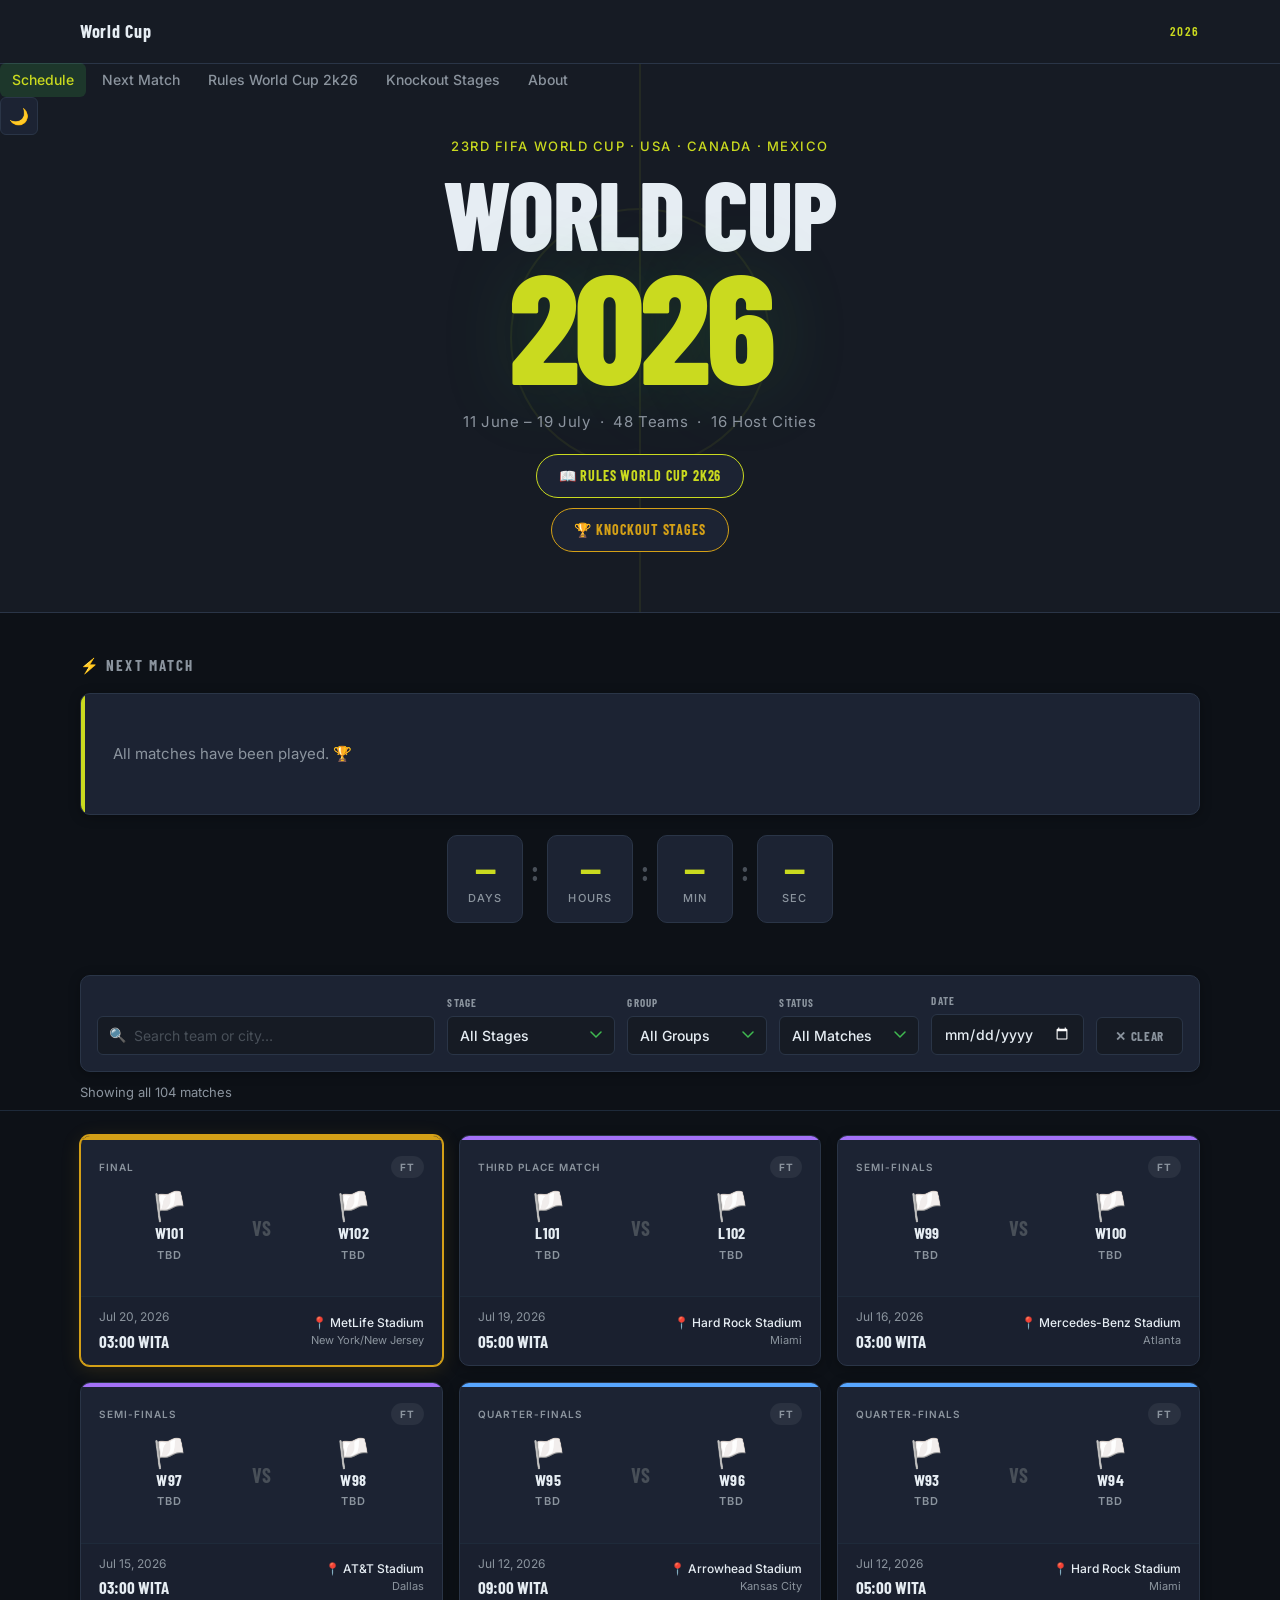
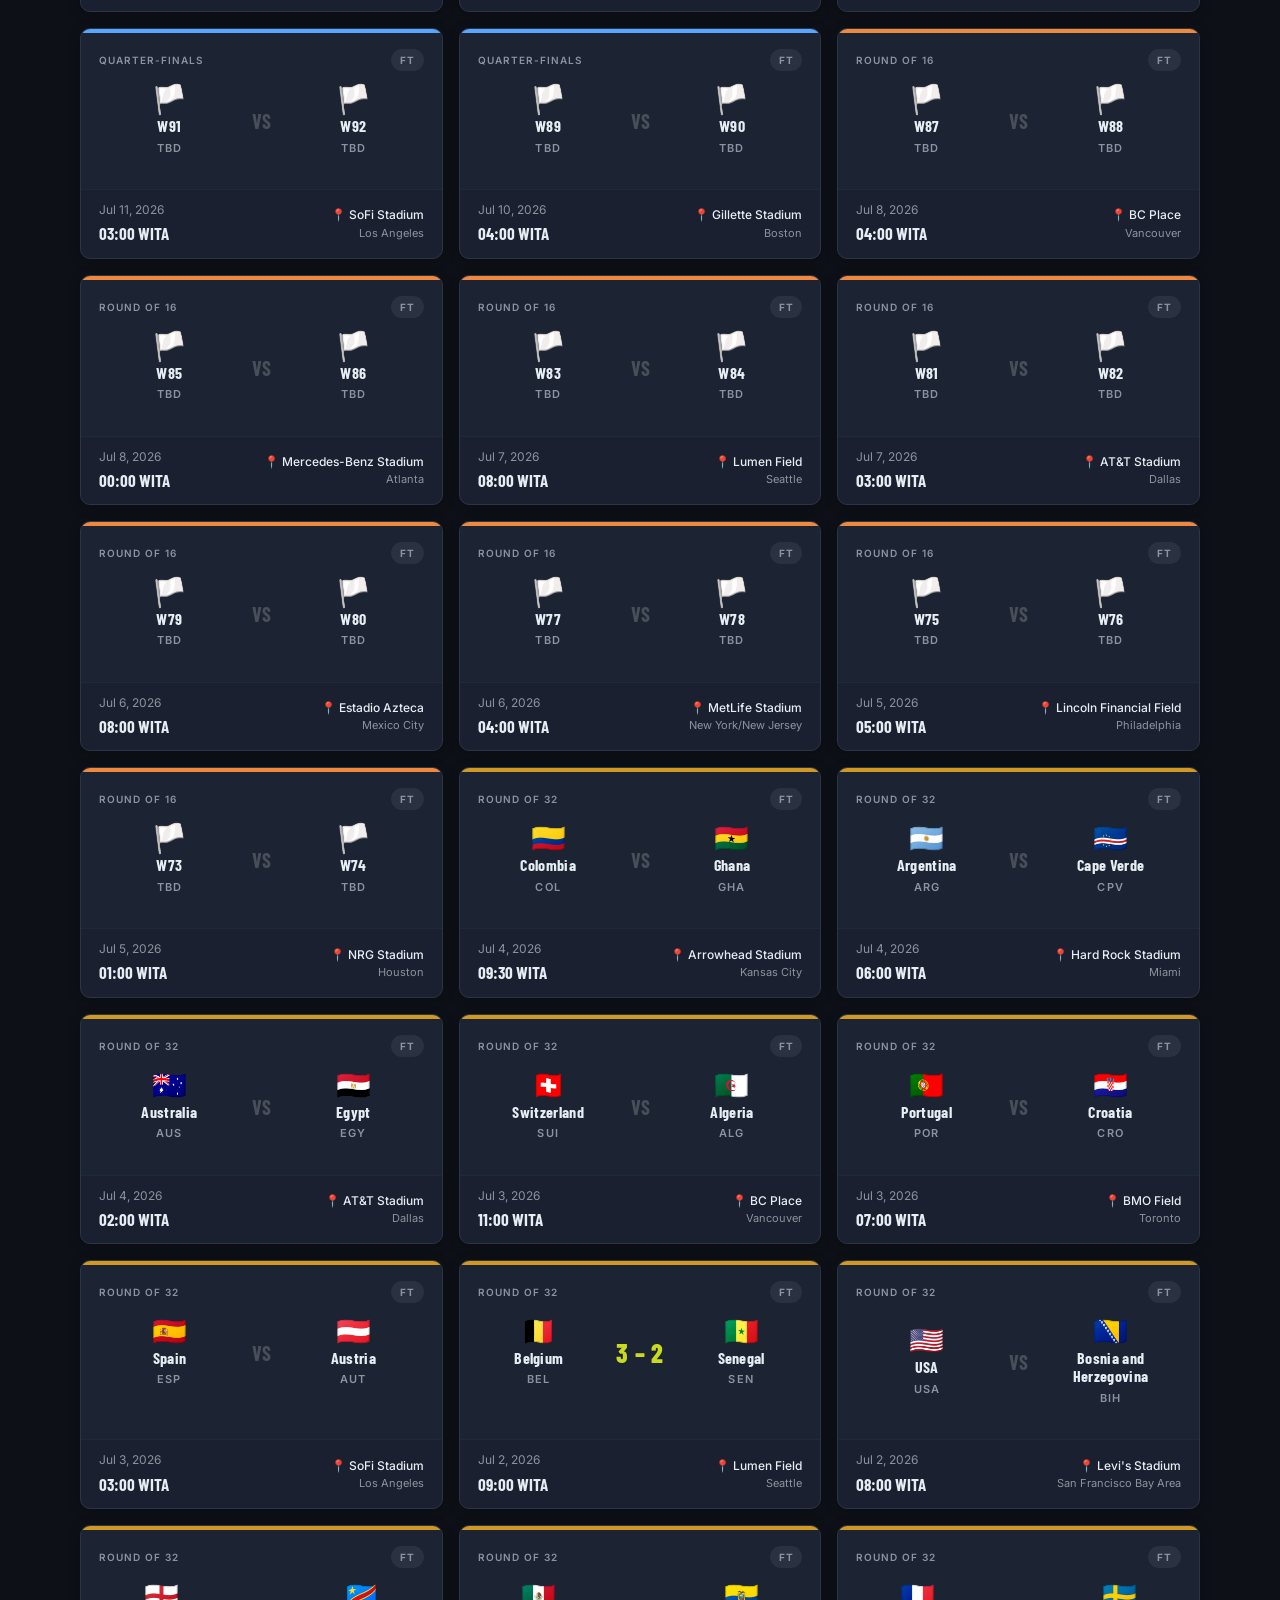
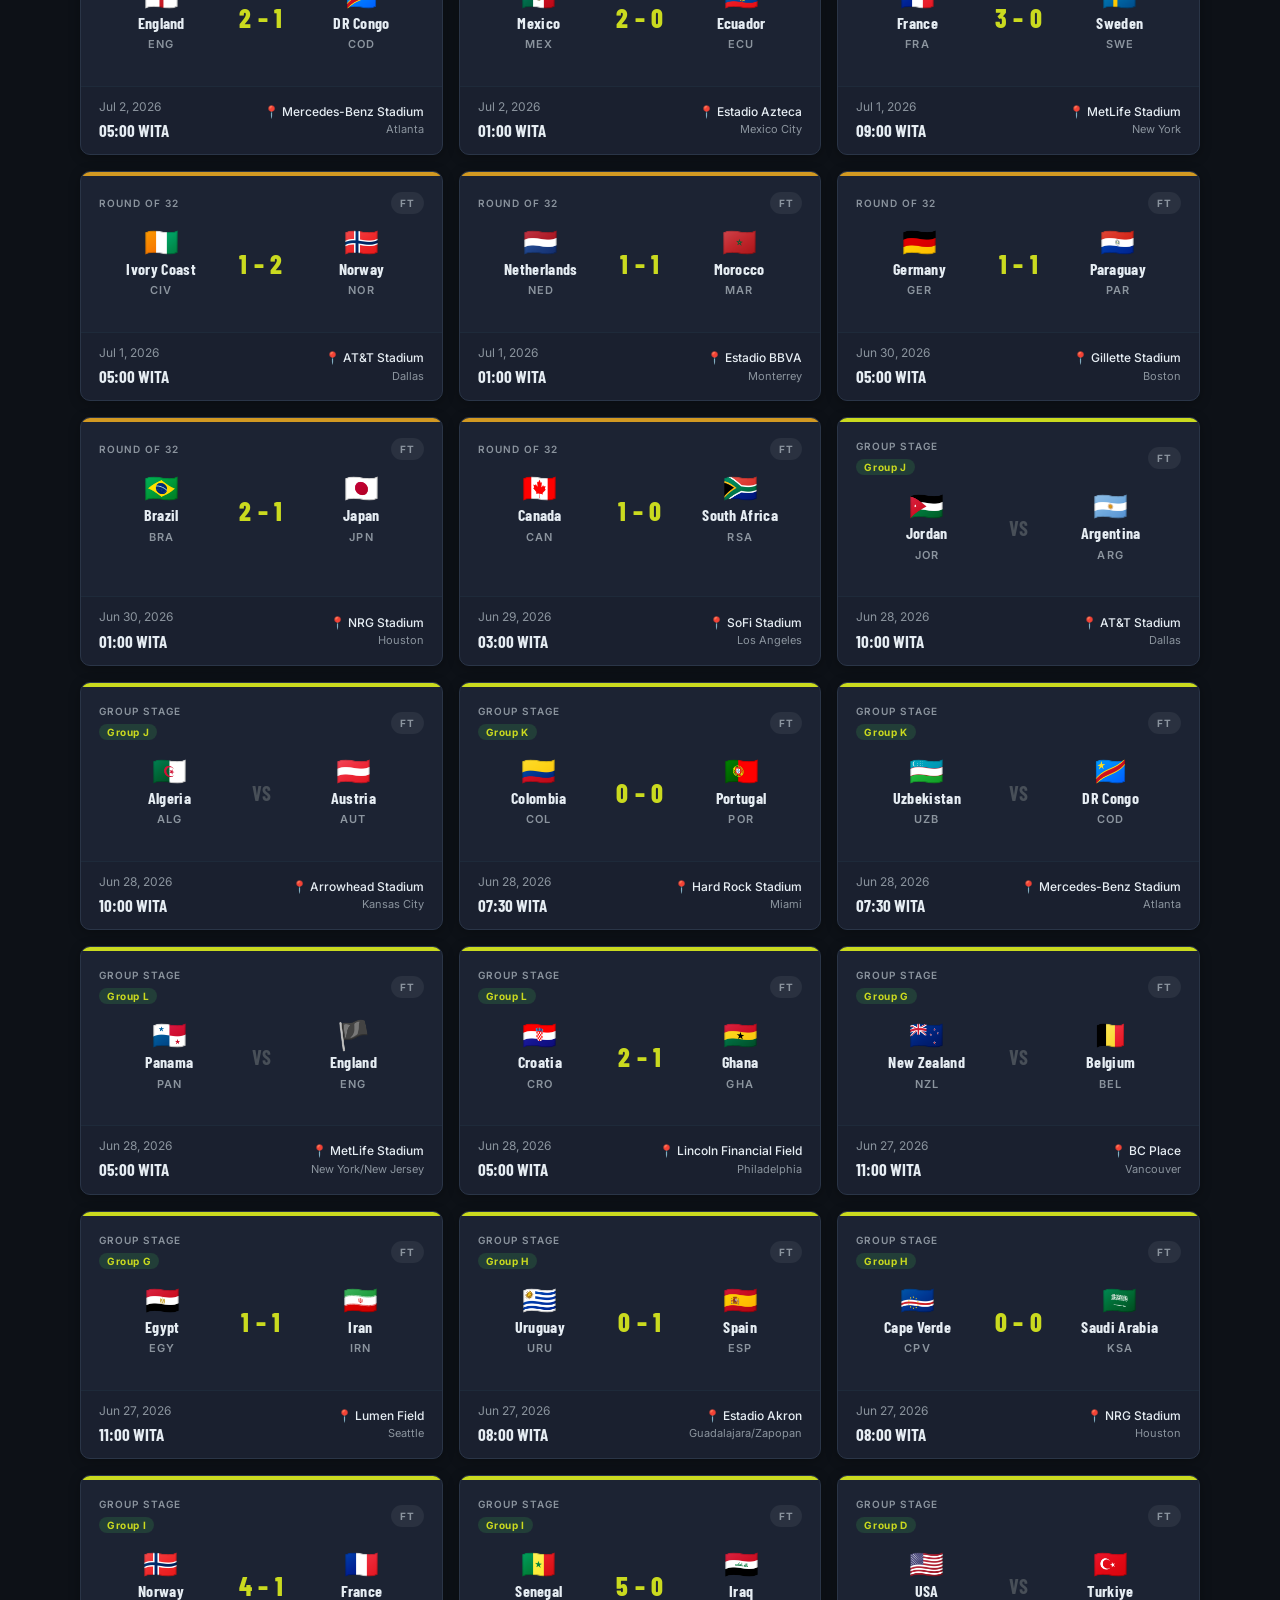
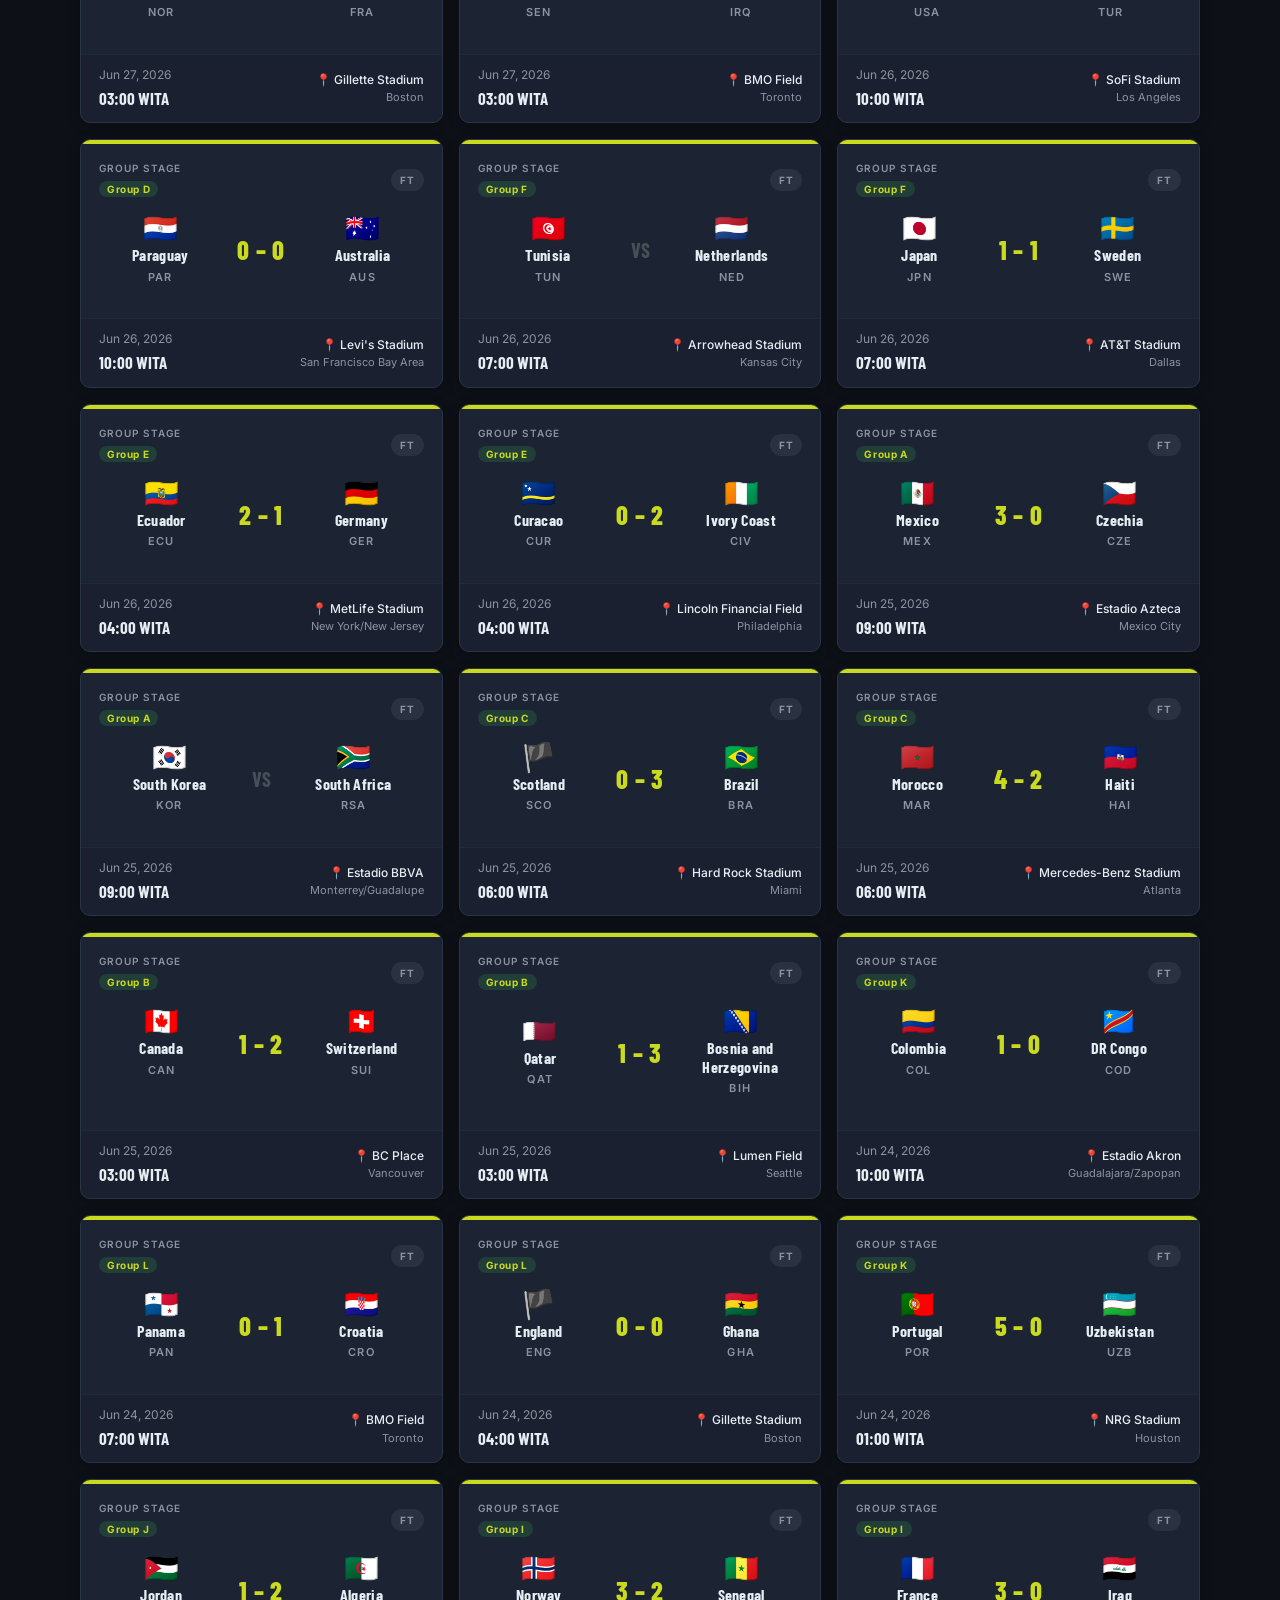
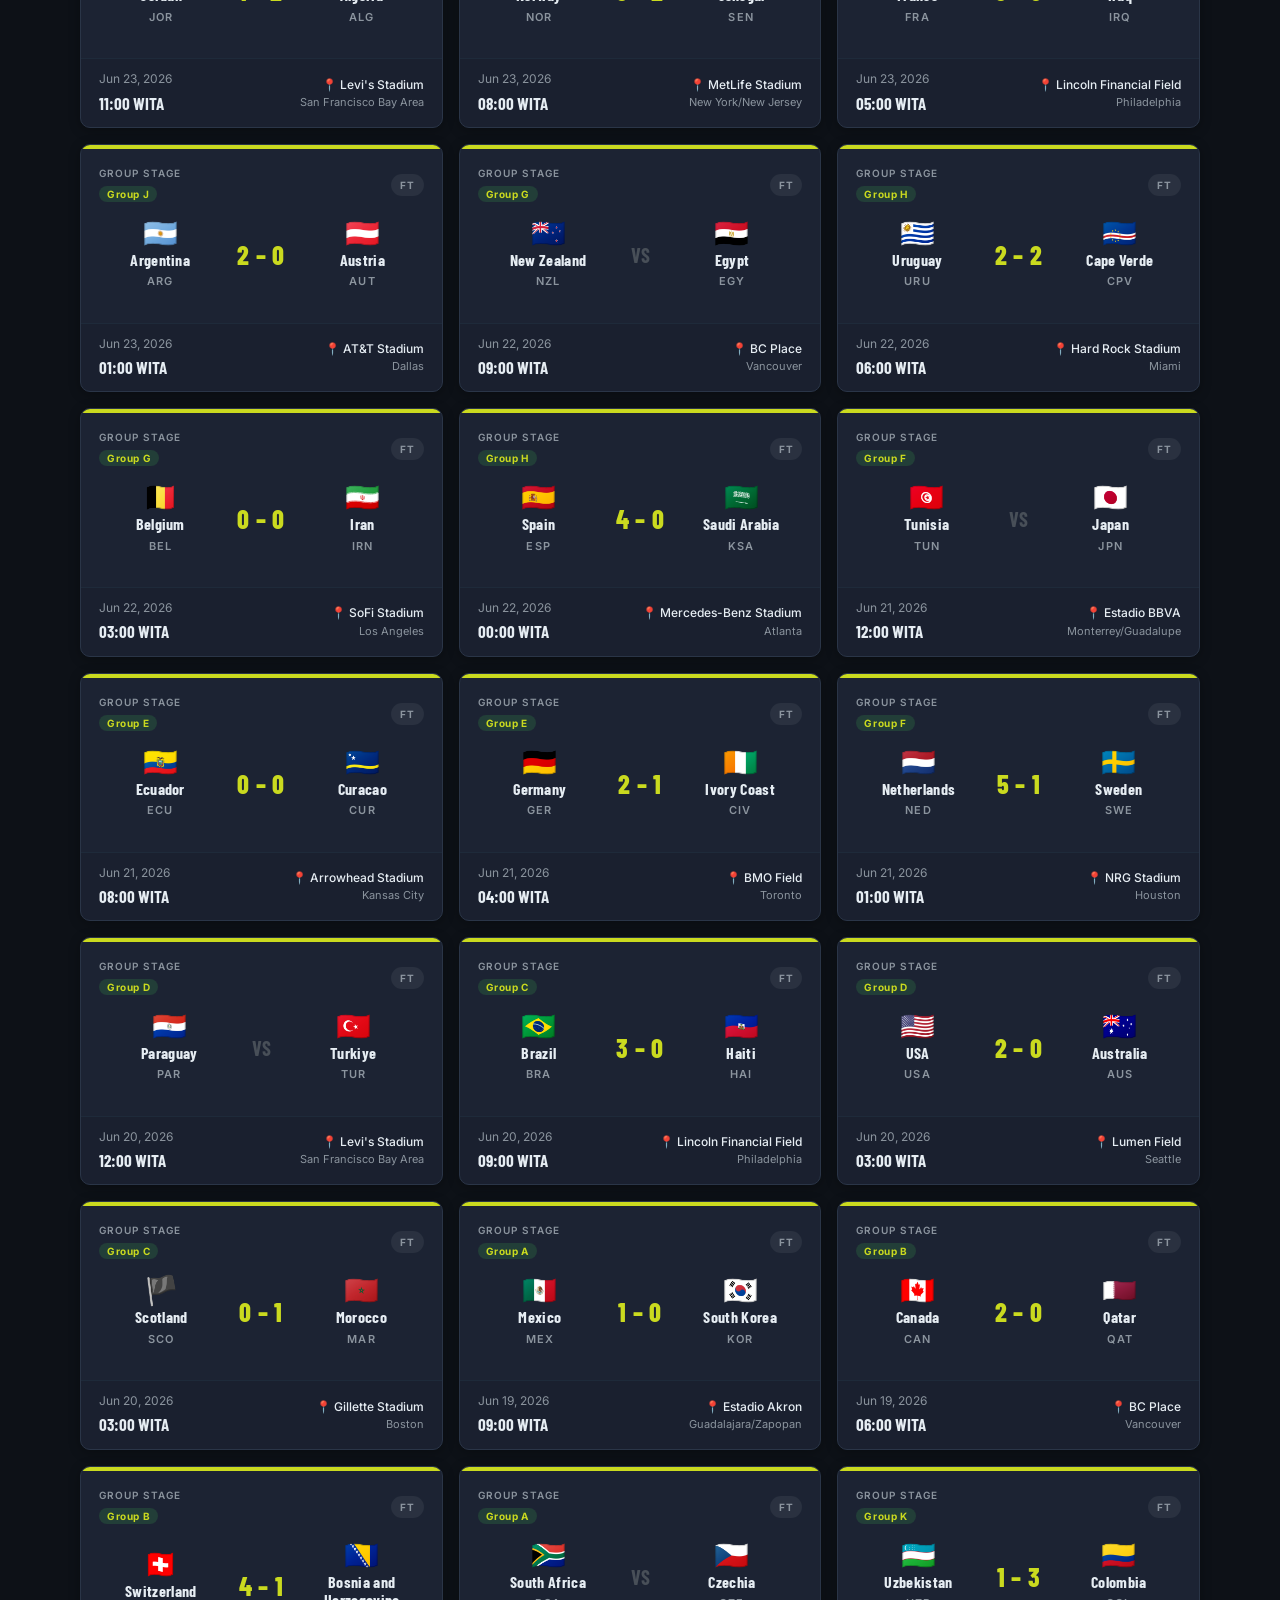
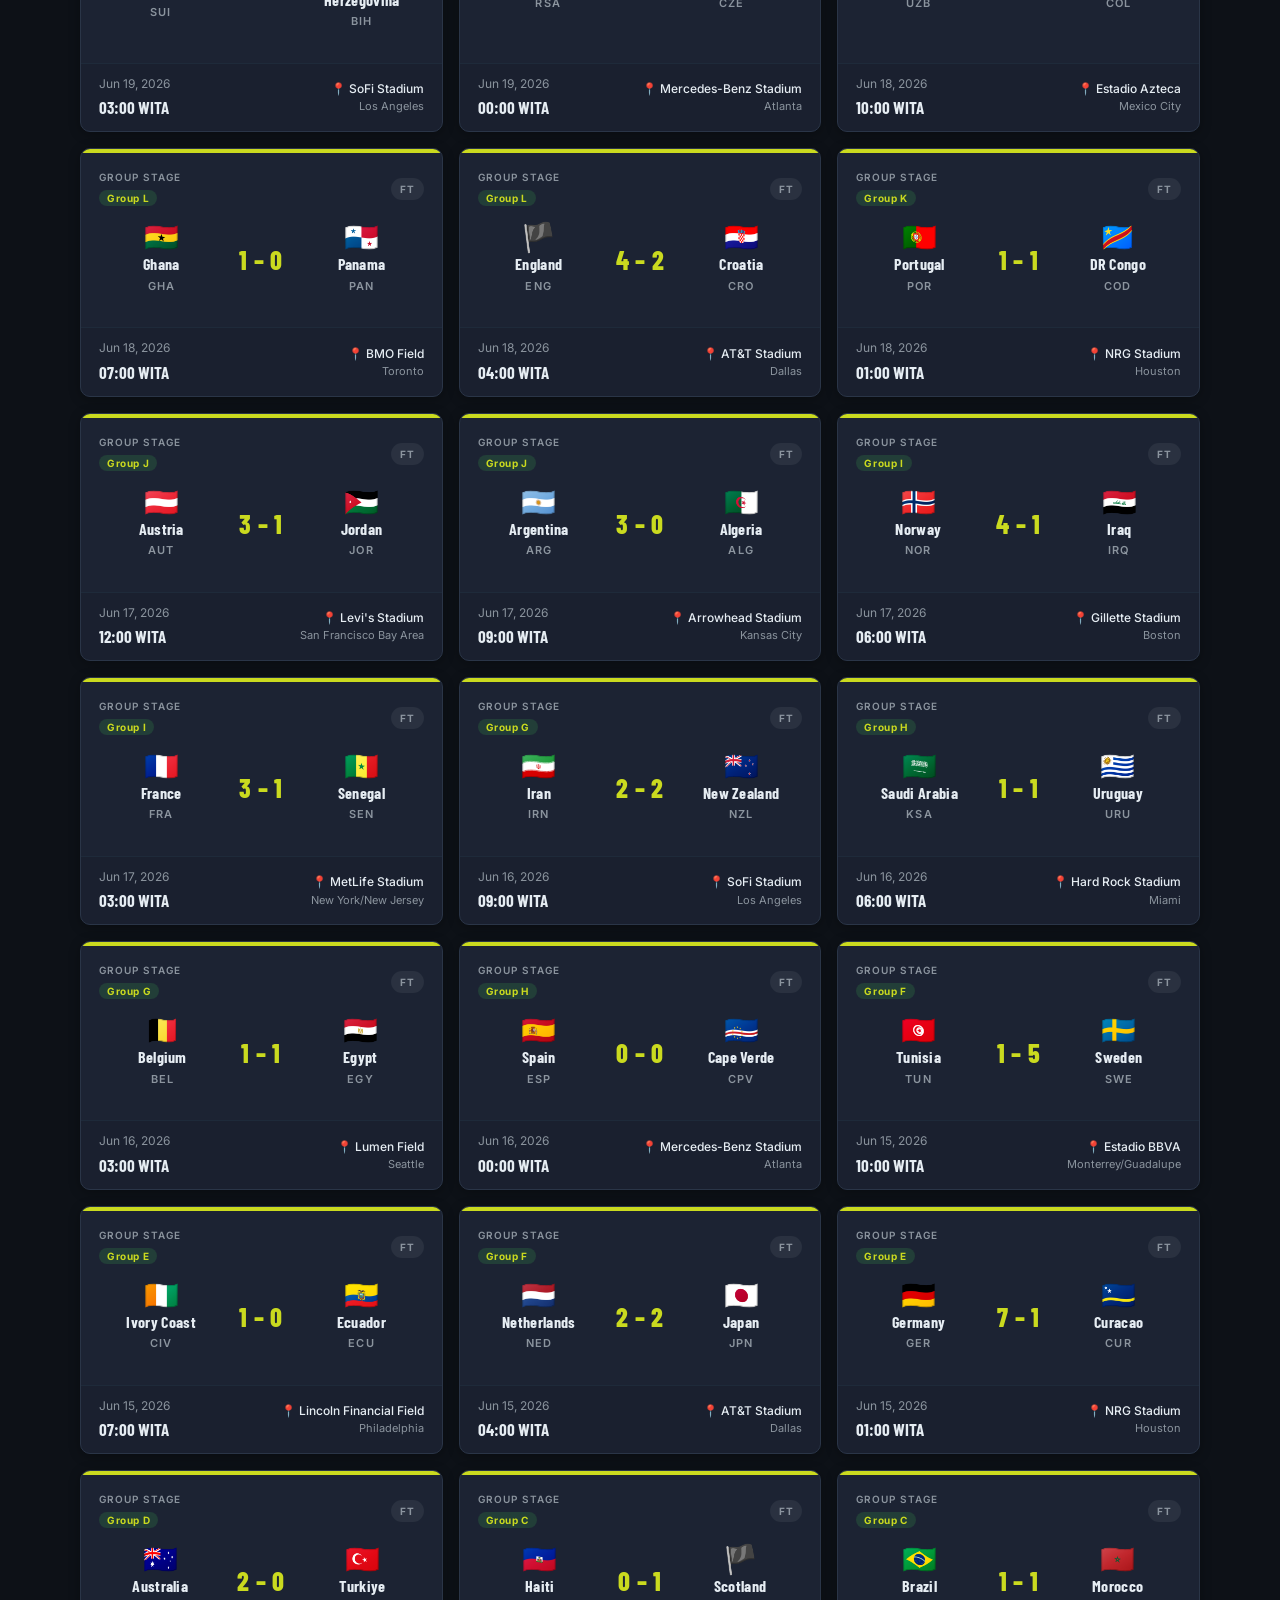
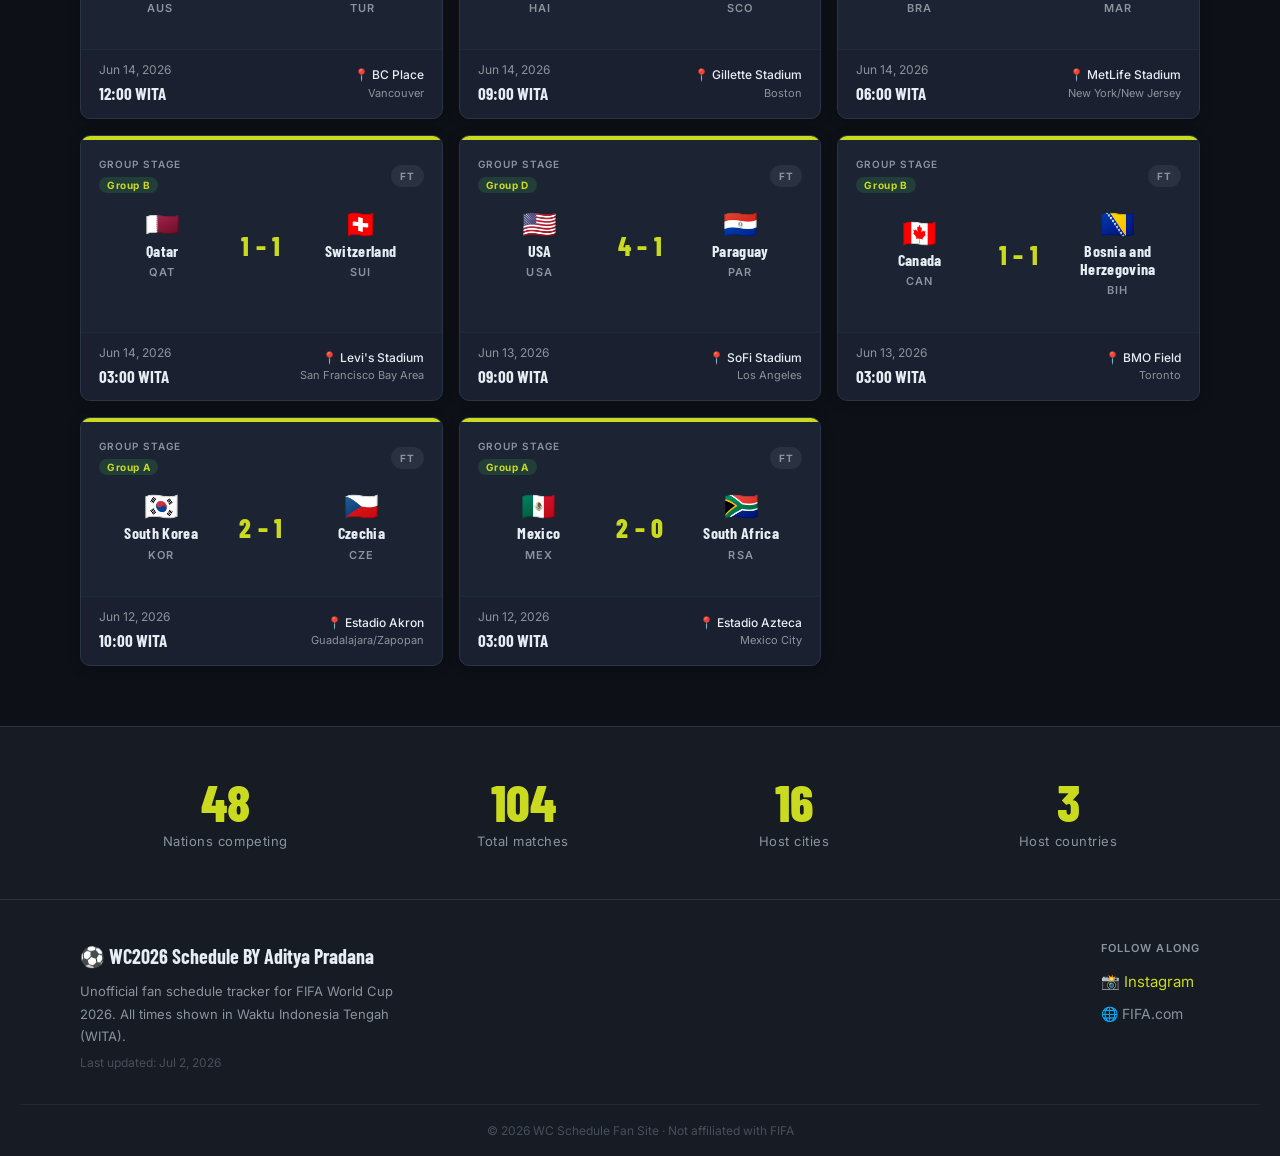
==== commit 0ad947d1: "4" ====
--- a/index.html
+++ b/index.html
@@ -22,9 +22,15 @@
   <!-- ========== HEADER / NAV ========== -->
   <header class="site-header" role="banner">
     <div class="header-inner">
-      <div class="brand">
-        <span class="brand-title">World Cup</span>
-        <span class="brand-year">2026</span>
+      
+      
+        
+          
+          
+        
+          <span class="brand-title">World Cup</span>
+          <span class="brand-year">2026</span>
+        </div>
       </div>
 
       <nav class="nav-links" aria-label="Main navigation">
@@ -36,10 +42,6 @@
       </nav>
 
       <div class="header-actions">
-        <!-- Home button -->
-        <a href="index.html" class="theme-toggle home-btn" id="homeBtn" aria-label="Kembali ke halaman utama" title="Home">
-          <span class="theme-icon">🏠</span>
-        </a>
         <!-- Dark / Light mode toggle -->
         <button class="theme-toggle" id="themeToggle" aria-label="Toggle dark/light theme" title="Toggle theme">
           <span class="theme-icon" id="themeIcon">🌙</span>
--- a/style.css
+++ b/style.css
@@ -162,9 +162,6 @@
 .nav-link.active { color: var(--accent); }
 
 /* Theme toggle */
-.header-actions { display: flex; align-items: center; gap: 8px; }
-.home-btn { text-decoration: none; }
-.home-btn:hover { text-decoration: none; }
 .theme-toggle {
   background: var(--bg-card);
   border: 1px solid var(--border);
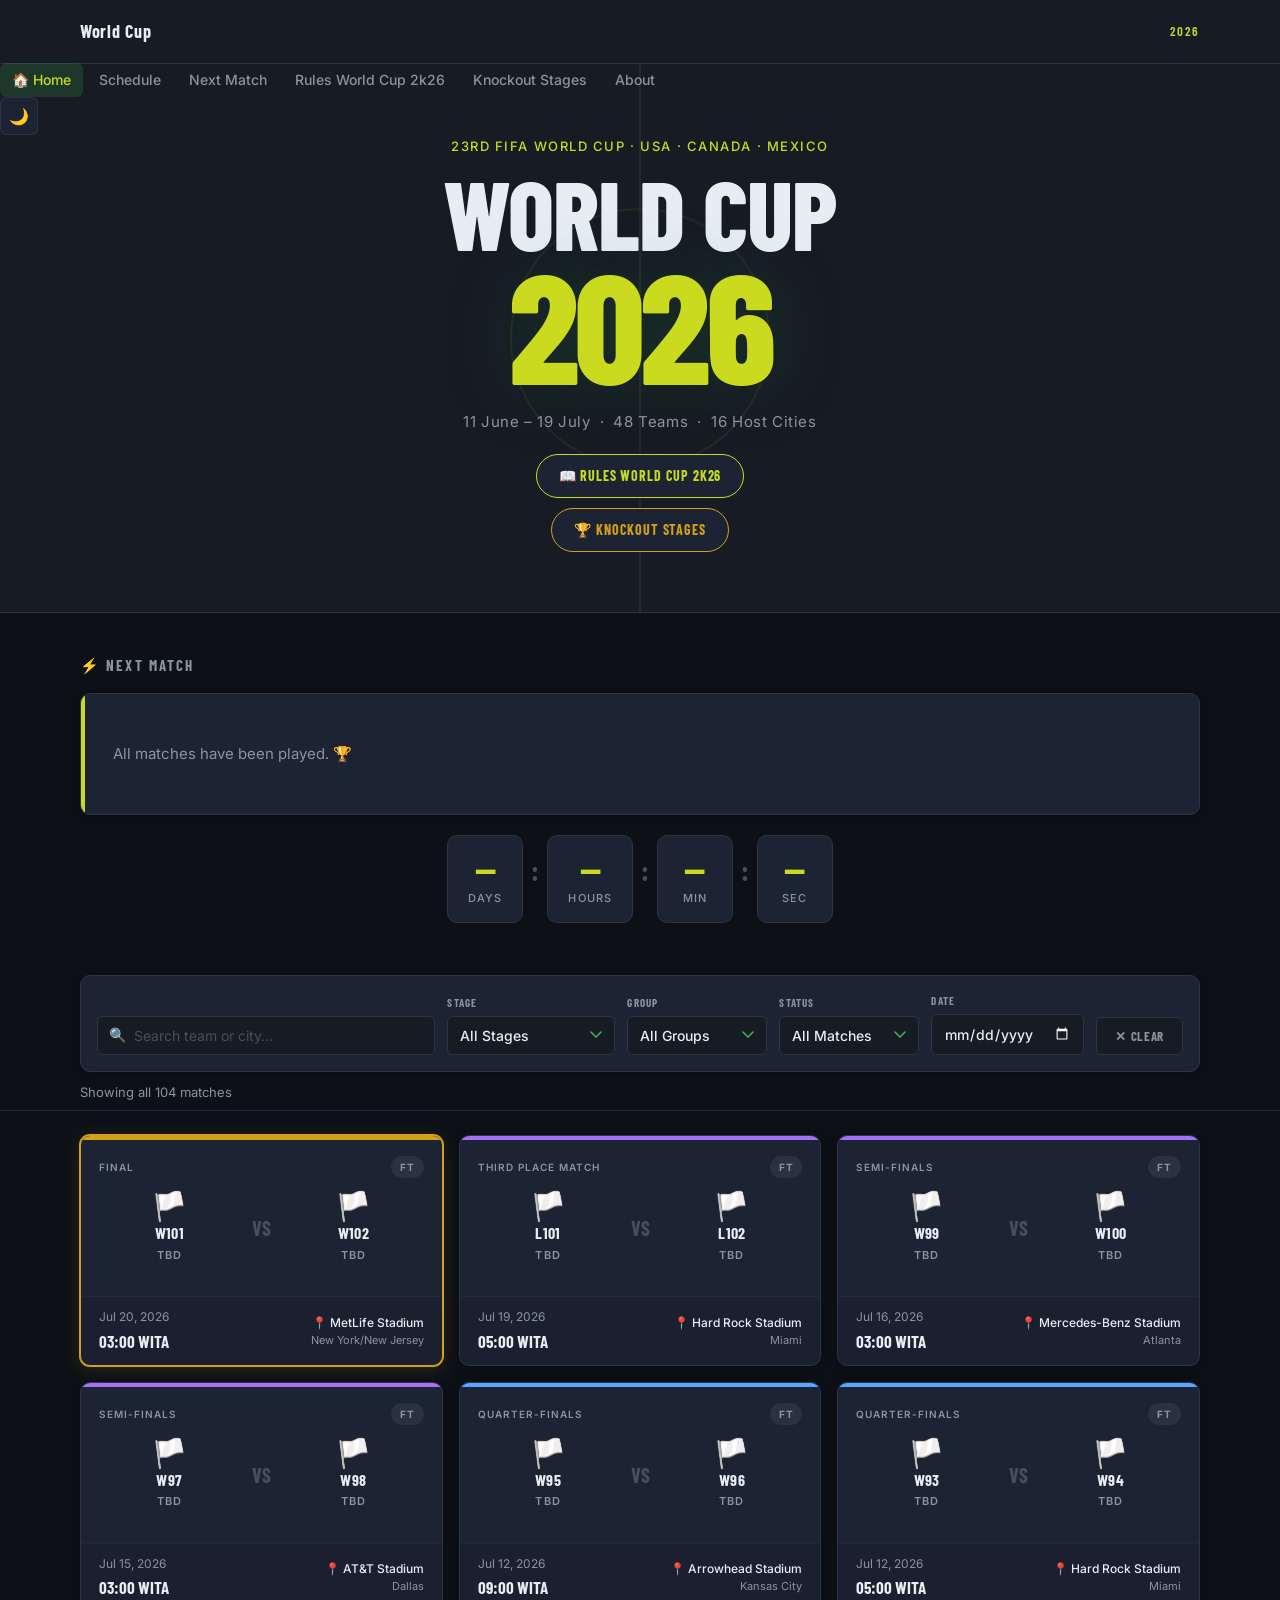
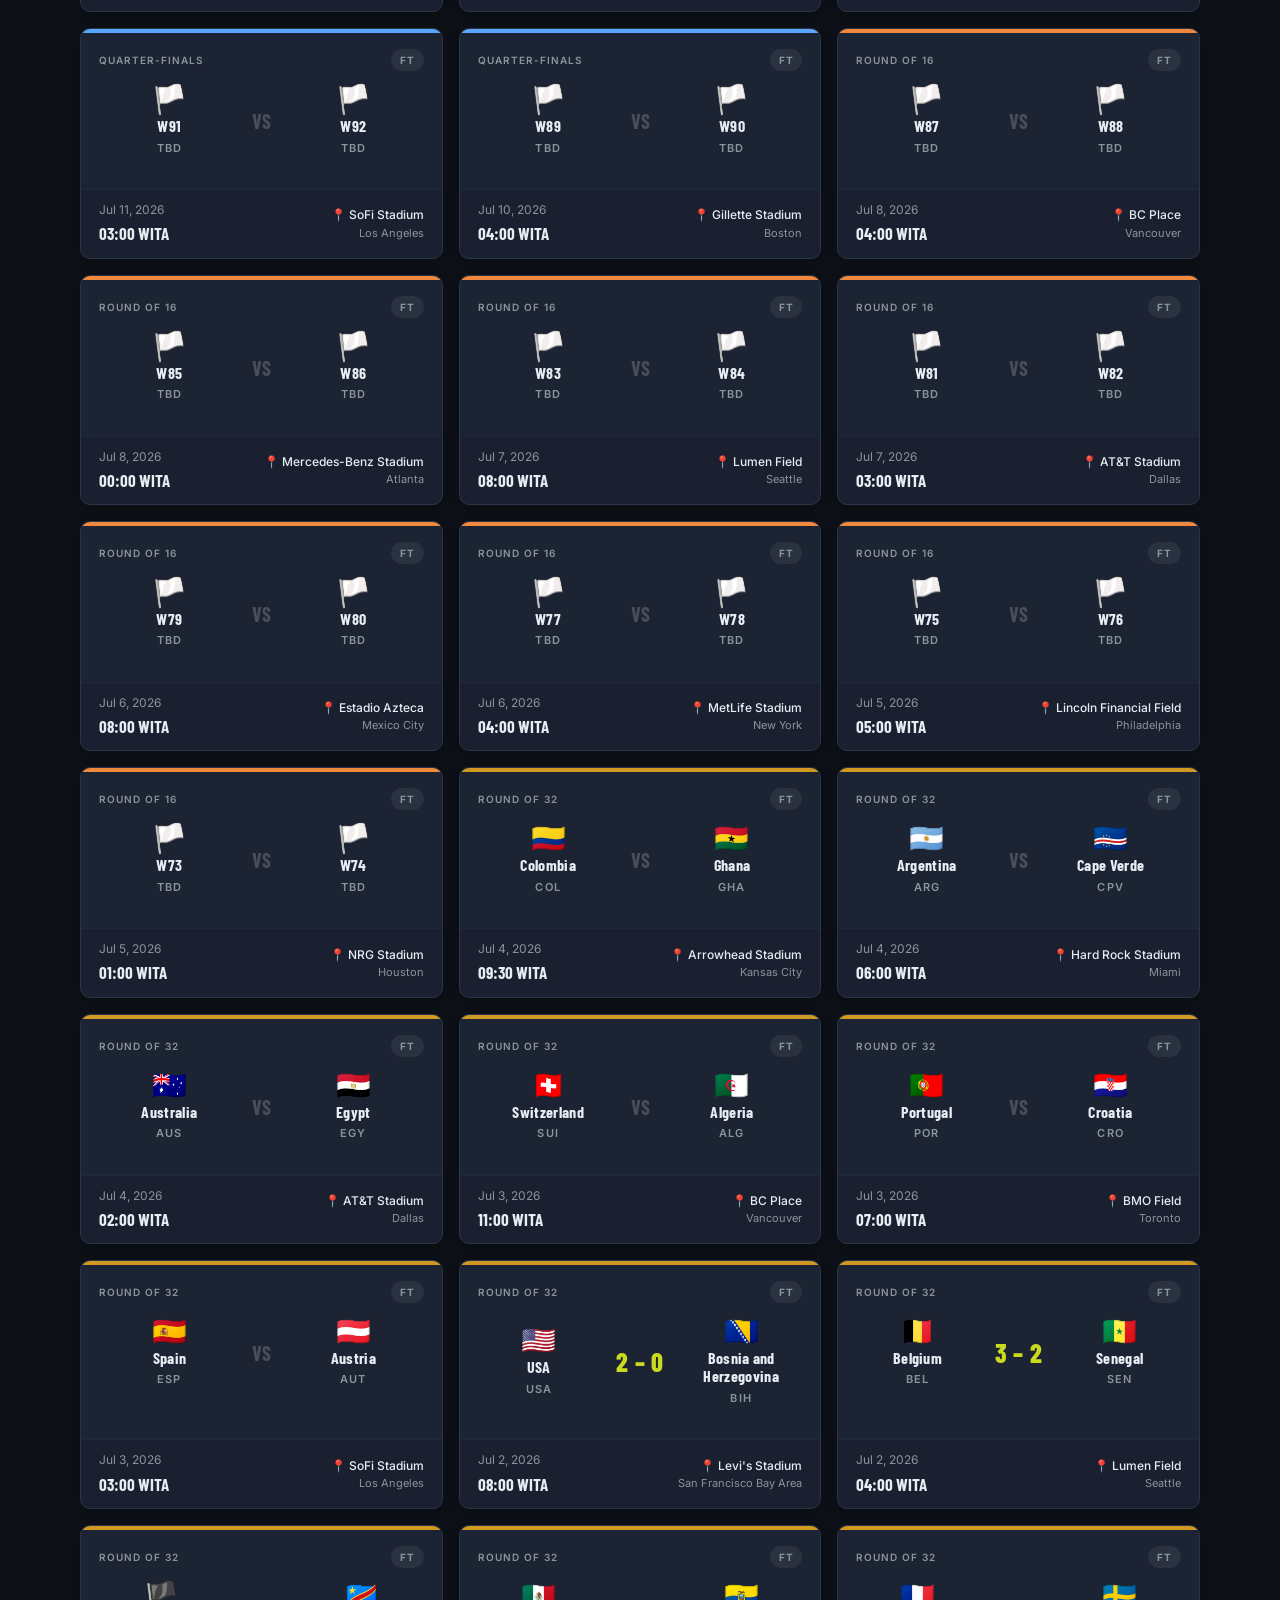
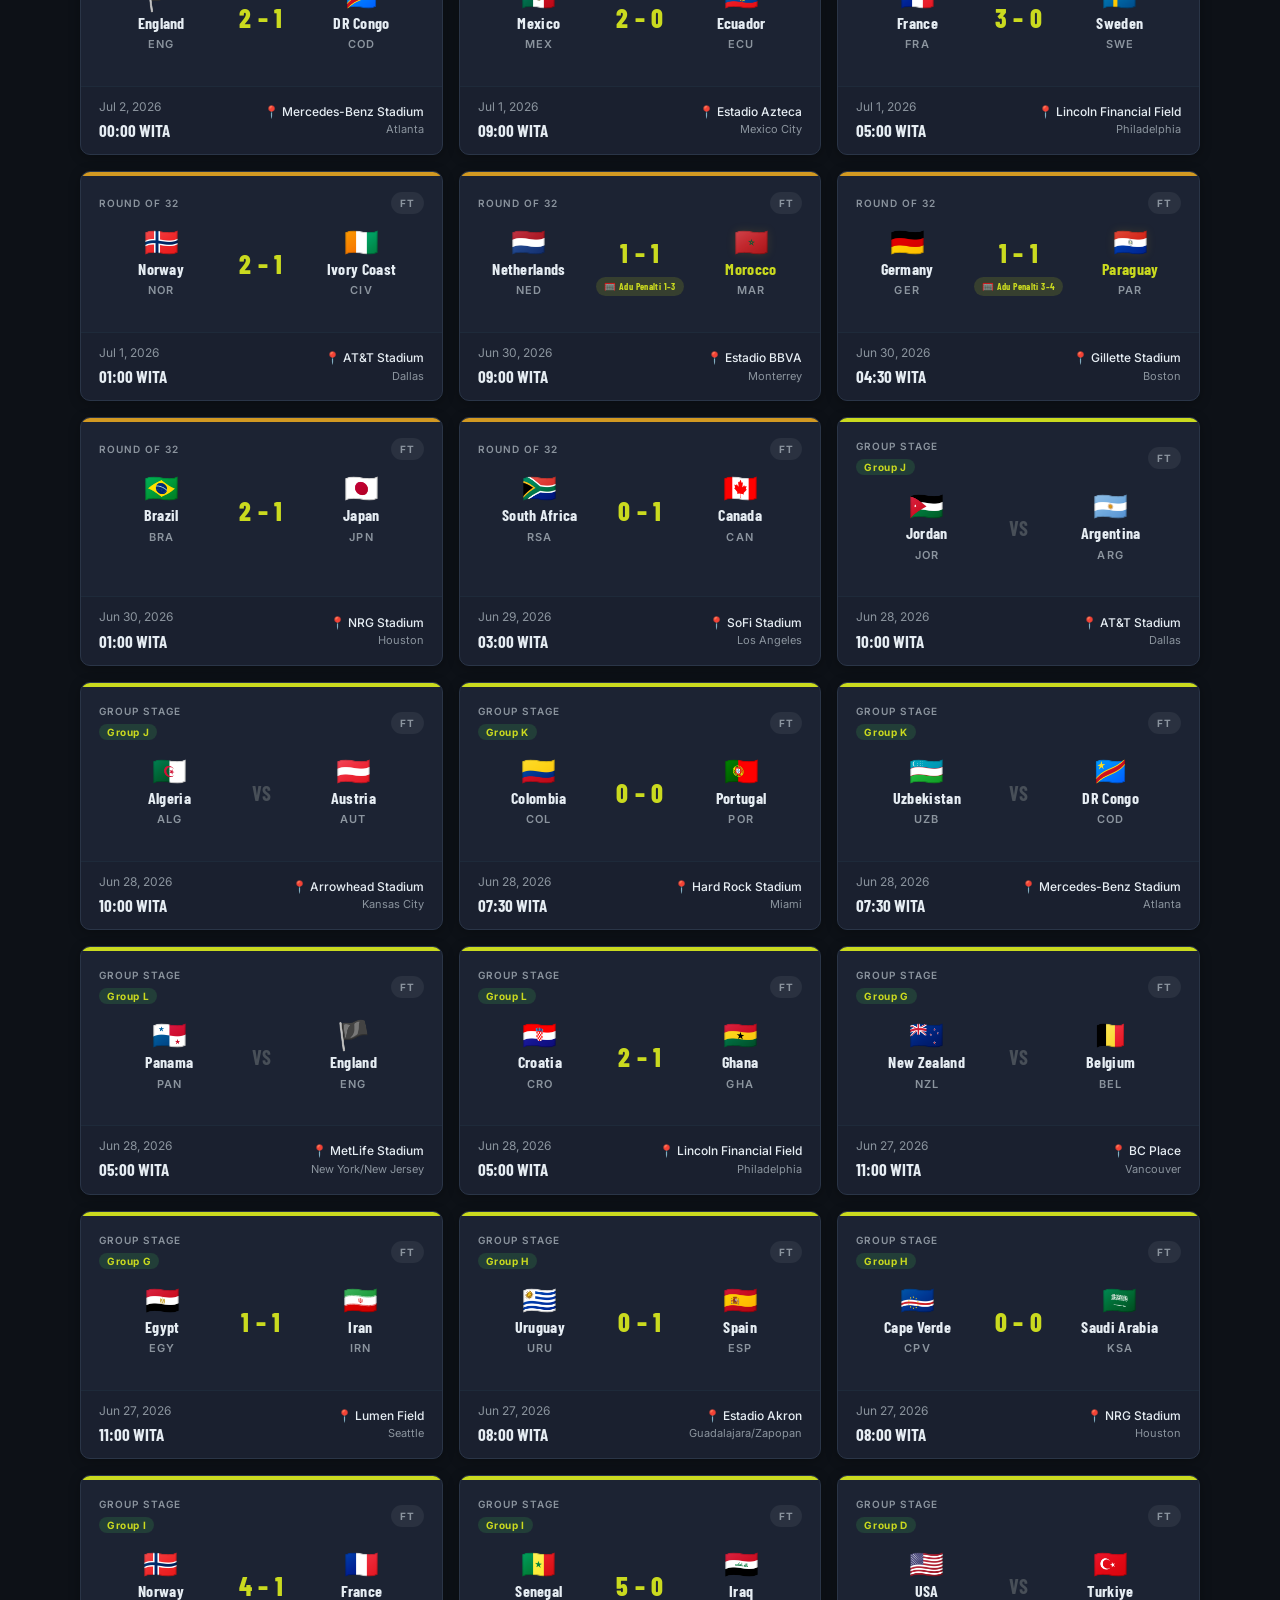
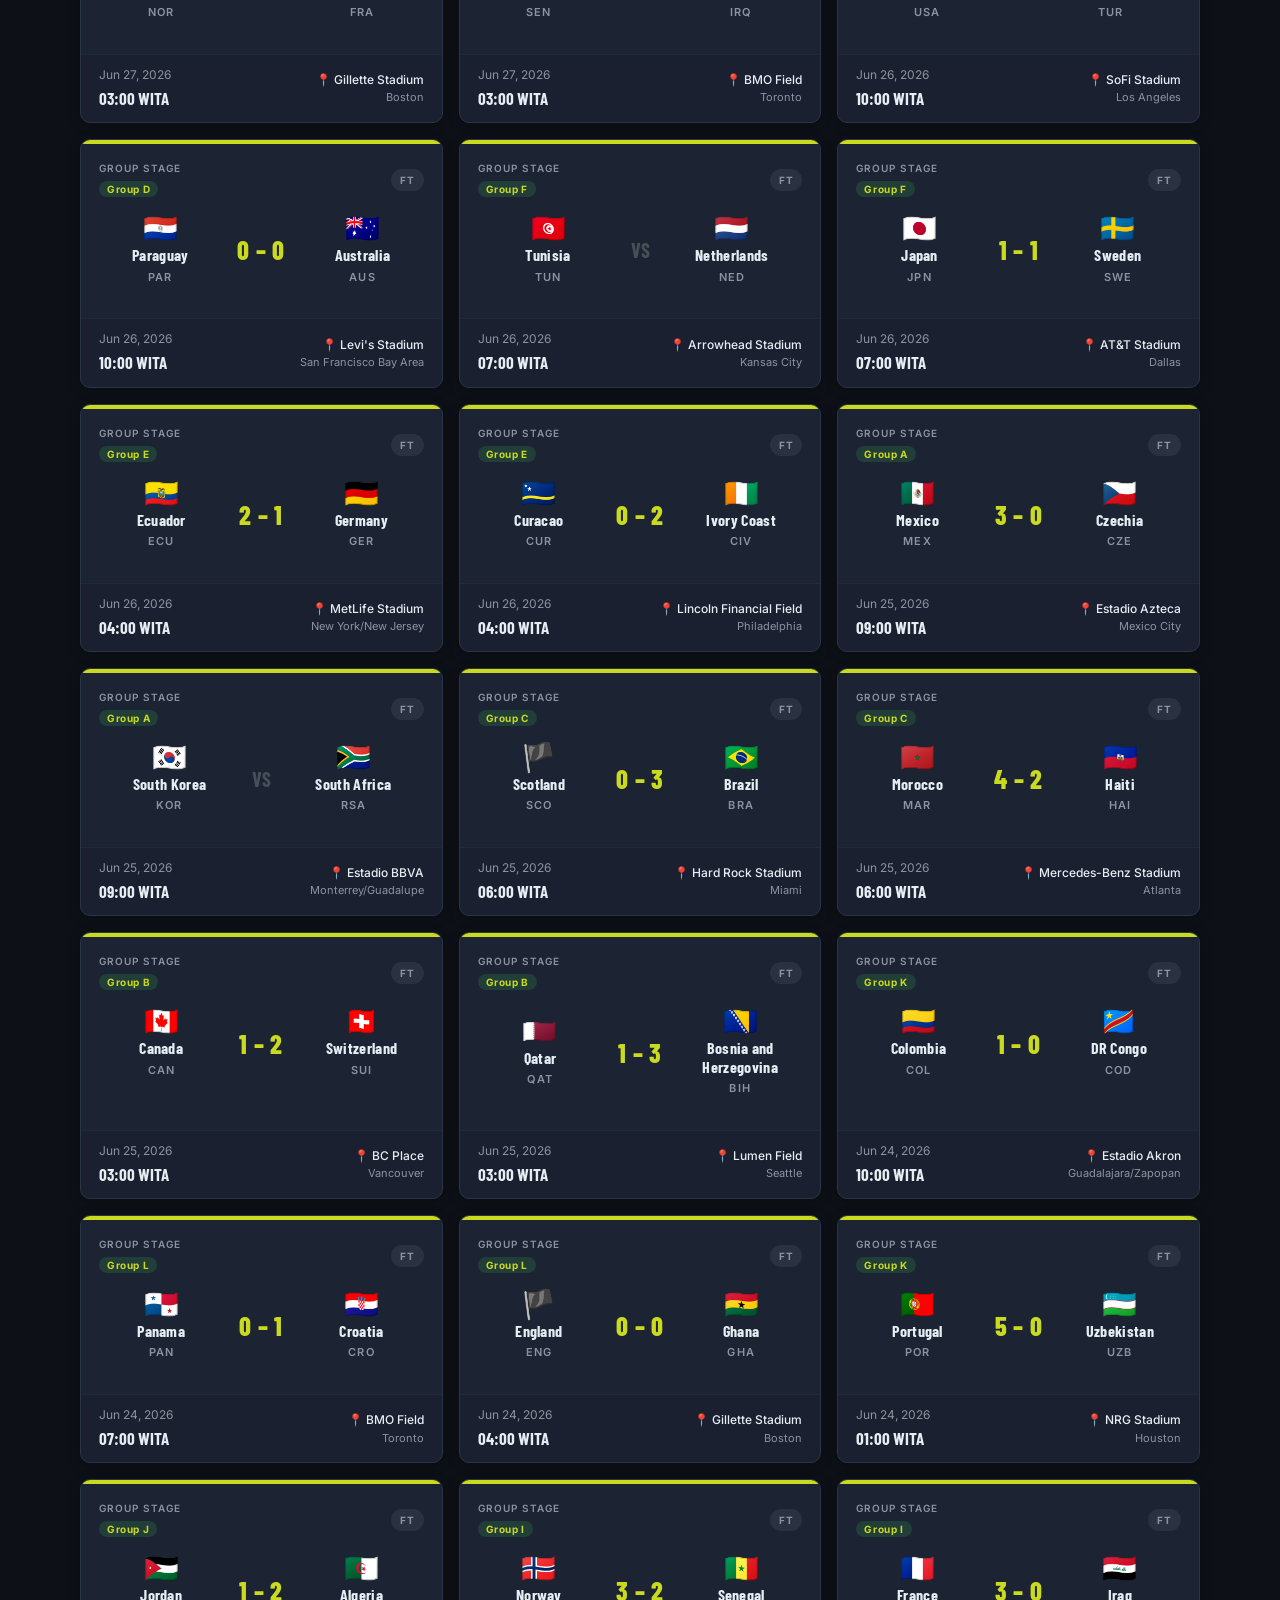
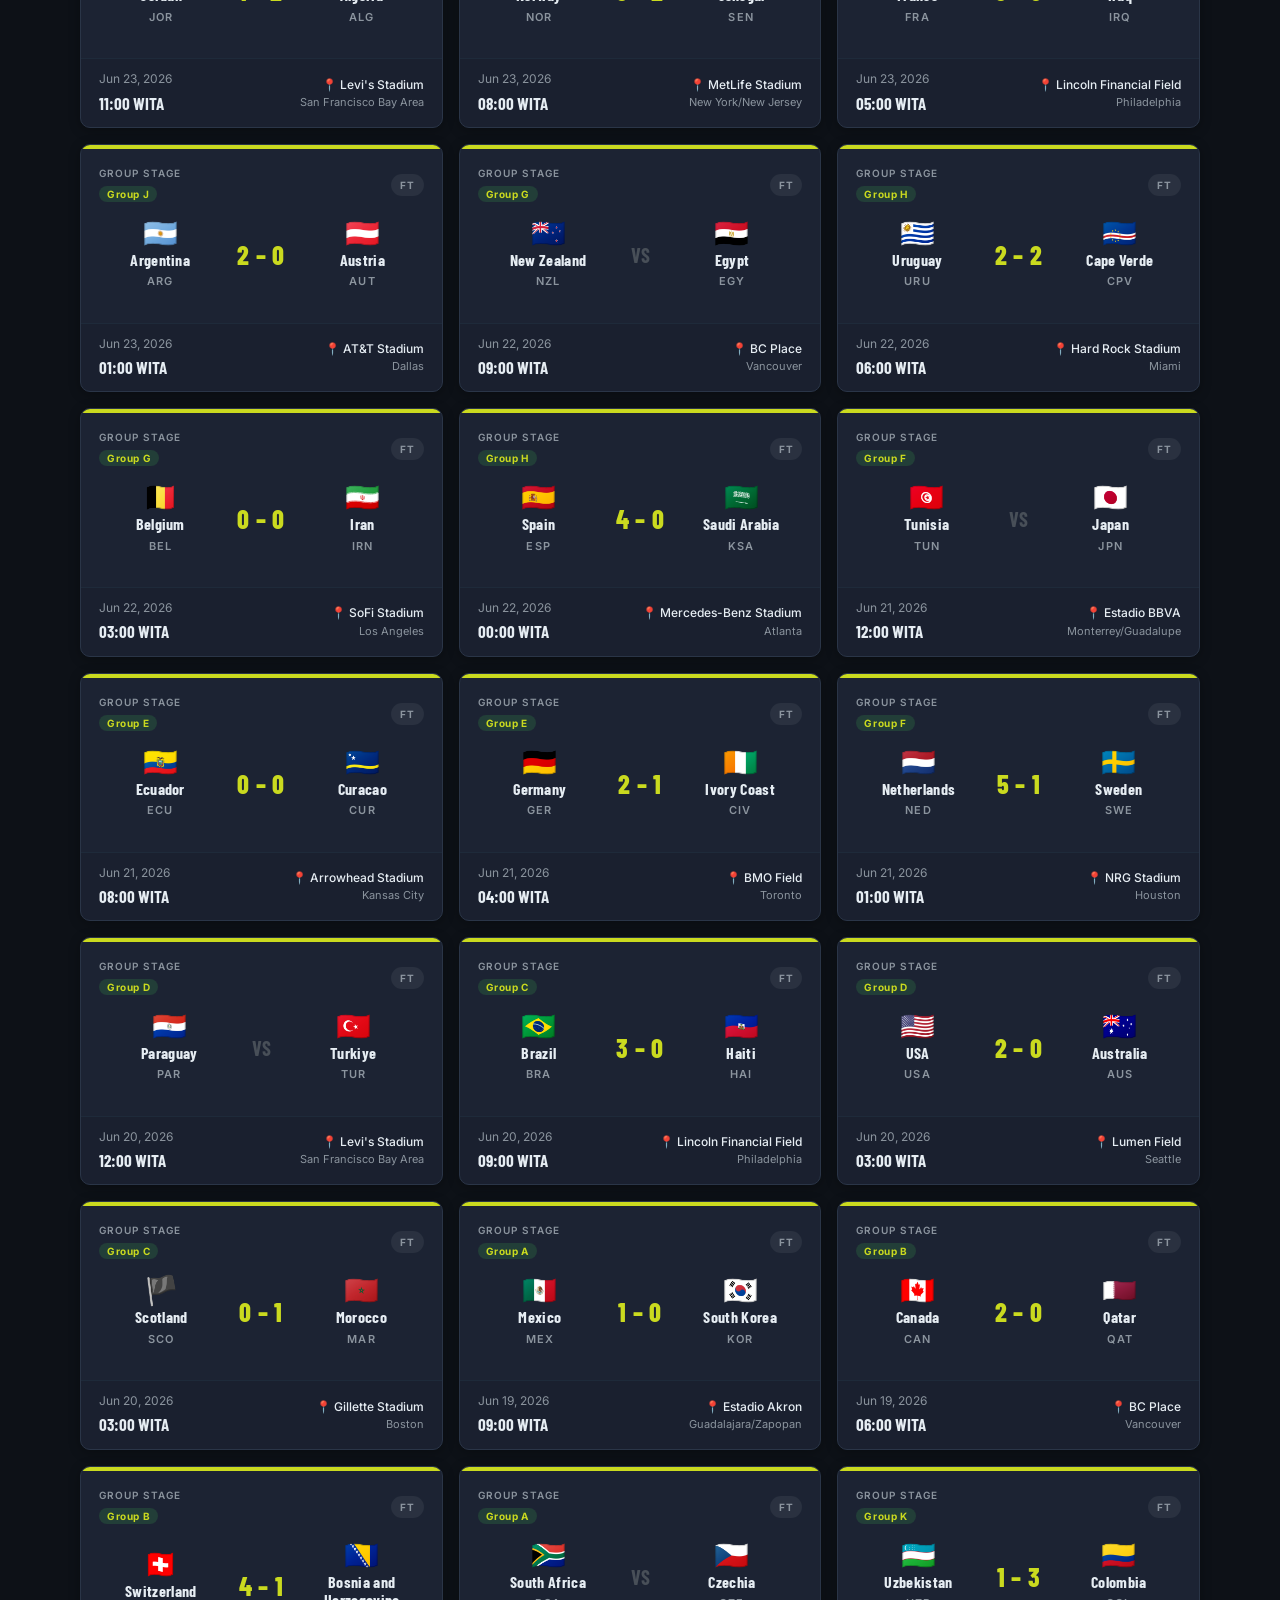
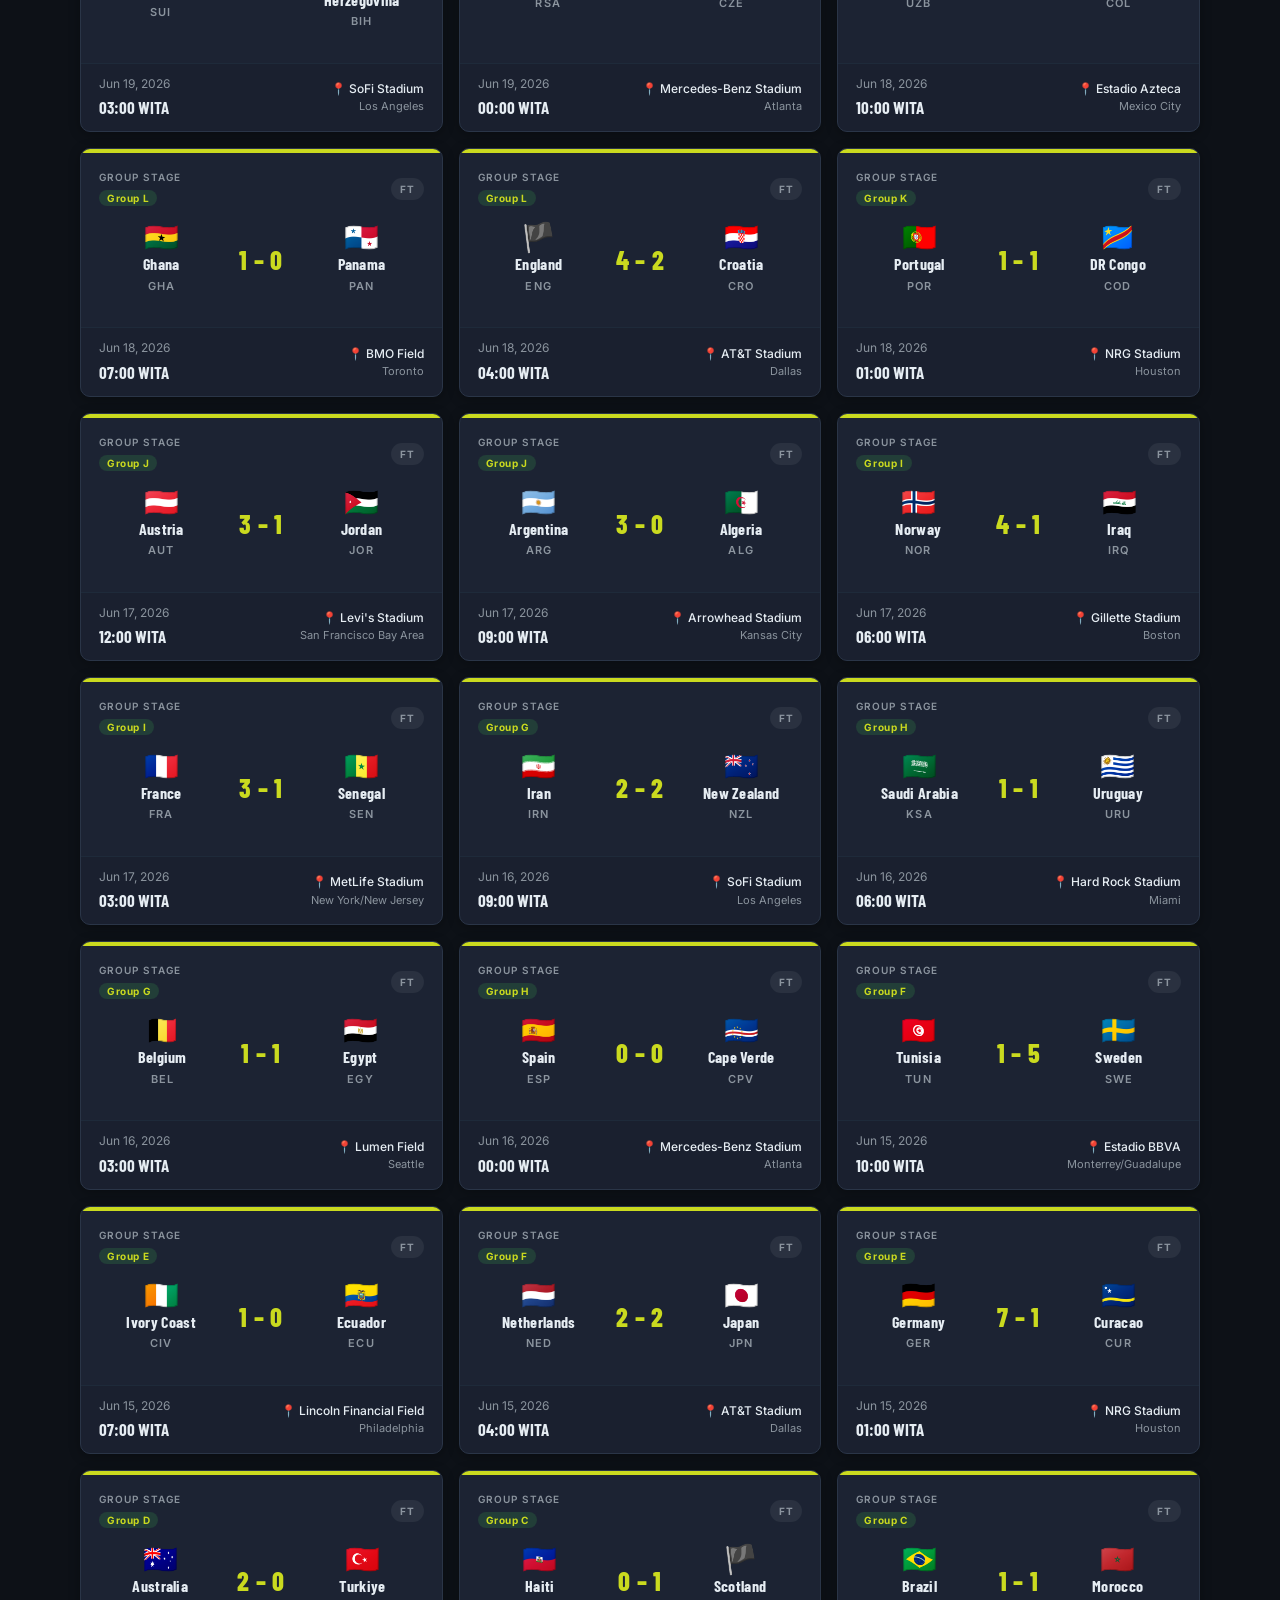
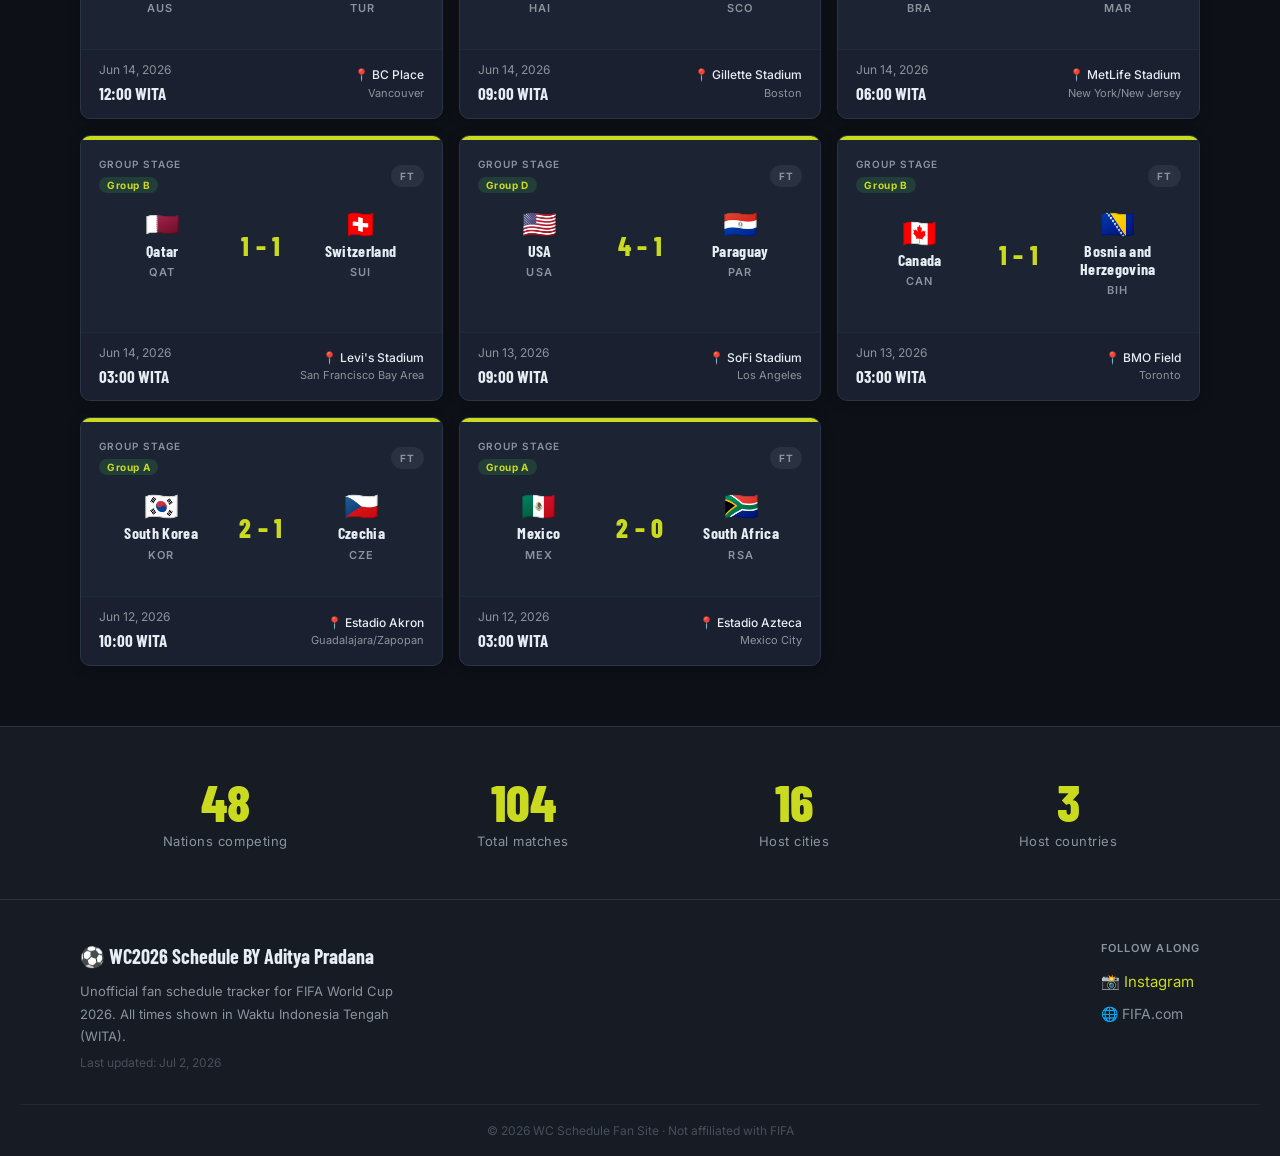
==== commit 7bdfa65a: "26" ====
--- a/index.html
+++ b/index.html
@@ -34,7 +34,8 @@
       </div>
 
       <nav class="nav-links" aria-label="Main navigation">
-        <a href="#schedule" class="nav-link active">Schedule</a>
+        <a href="index.html" class="nav-link active">🏠 Home</a>
+        <a href="#schedule" class="nav-link">Schedule</a>
         <a href="#next-match" class="nav-link">Next Match</a>
         <a href="rules.html" class="nav-link">Rules World Cup 2k26</a>
         <a href="knockout.html" class="nav-link">Knockout Stages</a>
@@ -66,6 +67,16 @@
       <p class="hero-sub">11 June – 19 July &nbsp;·&nbsp; 48 Teams &nbsp;·&nbsp; 16 Host Cities</p>
       <a href="rules.html" class="hero-rules-link">📖 Rules World Cup 2k26</a>
       <a href="knockout.html" class="hero-rules-link hero-ko-link">🏆 Knockout Stages</a>
+    </div>
+  </section>
+
+  <!-- ========== LIVE NOW (via football-data.org) ========== -->
+  <section class="live-section hidden" id="liveSection" aria-label="Live scores" aria-live="polite">
+    <div class="container">
+      <h2 class="section-label live-label">🔴 Live Sekarang</h2>
+      <div class="live-grid" id="liveGrid">
+        <!-- Populated by JavaScript -->
+      </div>
     </div>
   </section>
 
--- a/style.css
+++ b/style.css
@@ -254,6 +254,106 @@
 /* ── NEXT MATCH SECTION ── */
 .next-match-section {
   padding: 40px 0 20px;
+}
+
+/* ── LIVE NOW SECTION ── */
+.live-section { padding: 28px 0 4px; }
+.live-label {
+  display: flex;
+  align-items: center;
+  gap: 8px;
+  color: var(--live);
+}
+.live-label::before {
+  content: '';
+  width: 8px;
+  height: 8px;
+  border-radius: 50%;
+  background: var(--live);
+  animation: blink 1.4s ease-in-out infinite;
+}
+.live-grid {
+  display: grid;
+  grid-template-columns: repeat(auto-fill, minmax(240px, 1fr));
+  gap: 14px;
+  margin-bottom: 8px;
+}
+.live-card {
+  background: var(--bg-card);
+  border: 1px solid var(--live);
+  box-shadow: 0 0 0 1px rgba(248,81,73,.08), var(--shadow-card);
+  border-radius: var(--radius-sm);
+  padding: 14px 16px;
+}
+.live-card-top {
+  display: flex;
+  align-items: center;
+  gap: 6px;
+  margin-bottom: 10px;
+}
+.live-dot {
+  width: 6px; height: 6px; border-radius: 50%;
+  background: var(--live);
+  animation: blink 1.4s ease-in-out infinite;
+  flex-shrink: 0;
+}
+.live-minute {
+  font-family: var(--font-display);
+  font-size: 11px;
+  font-weight: 800;
+  letter-spacing: .06em;
+  color: var(--live);
+}
+.live-stage {
+  font-size: 11px;
+  color: var(--text-muted);
+  margin-left: auto;
+}
+.live-card-teams {
+  display: flex;
+  align-items: center;
+  justify-content: space-between;
+  gap: 8px;
+}
+.live-team {
+  display: flex;
+  align-items: center;
+  gap: 6px;
+  flex: 1;
+  min-width: 0;
+}
+.live-crest { width: 18px; height: 18px; object-fit: contain; flex-shrink: 0; }
+.live-team-name {
+  font-size: 13px;
+  font-weight: 600;
+  color: var(--text);
+  white-space: nowrap;
+  overflow: hidden;
+  text-overflow: ellipsis;
+}
+.live-score {
+  font-family: var(--font-display);
+  font-size: 20px;
+  font-weight: 800;
+  color: var(--live);
+  flex-shrink: 0;
+  padding: 0 6px;
+}
+.live-card-foot {
+  margin-top: 8px;
+  padding-top: 8px;
+  border-top: 1px solid var(--border-subtle);
+  text-align: center;
+}
+.live-pen {
+  font-family: var(--font-display);
+  font-size: 10px;
+  font-weight: 700;
+  letter-spacing: .04em;
+  color: var(--accent);
+  background: rgba(202,218,31,.15);
+  border-radius: 20px;
+  padding: 2px 8px;
 }
 
 .section-label {
@@ -871,16 +971,40 @@
 .standings-table tr.st-qualify .st-team { color: var(--text); }
 
 /* ── CARD SCORE ── */
+.card-score-wrap {
+  display: flex;
+  flex-direction: column;
+  align-items: center;
+  gap: 4px;
+  flex-shrink: 0;
+  padding: 0 8px;
+}
 .card-score {
   font-family: var(--font-display);
   font-size: 26px;
   font-weight: 800;
   color: var(--accent);
   letter-spacing: .03em;
-  flex-shrink: 0;
-  padding: 0 8px;
   white-space: nowrap;
 }
+
+/* Penalty shootout note, shown under the score on the schedule cards */
+.card-pen {
+  font-family: var(--font-display);
+  font-size: 9.5px;
+  font-weight: 700;
+  letter-spacing: .04em;
+  color: var(--accent);
+  background: rgba(202,218,31,.15);
+  border-radius: 20px;
+  padding: 2px 8px;
+  white-space: nowrap;
+  text-align: center;
+}
+
+/* Highlight the team that advanced via penalties */
+.card-team.is-pen-winner .card-team-name { color: var(--accent); }
+.card-team.is-pen-winner .card-flag { filter: drop-shadow(0 0 4px var(--gold-glow, rgba(202,218,31,.4))); }
 
 /* ── FILTERS (UPDATED) ── */
 .filters-bar {
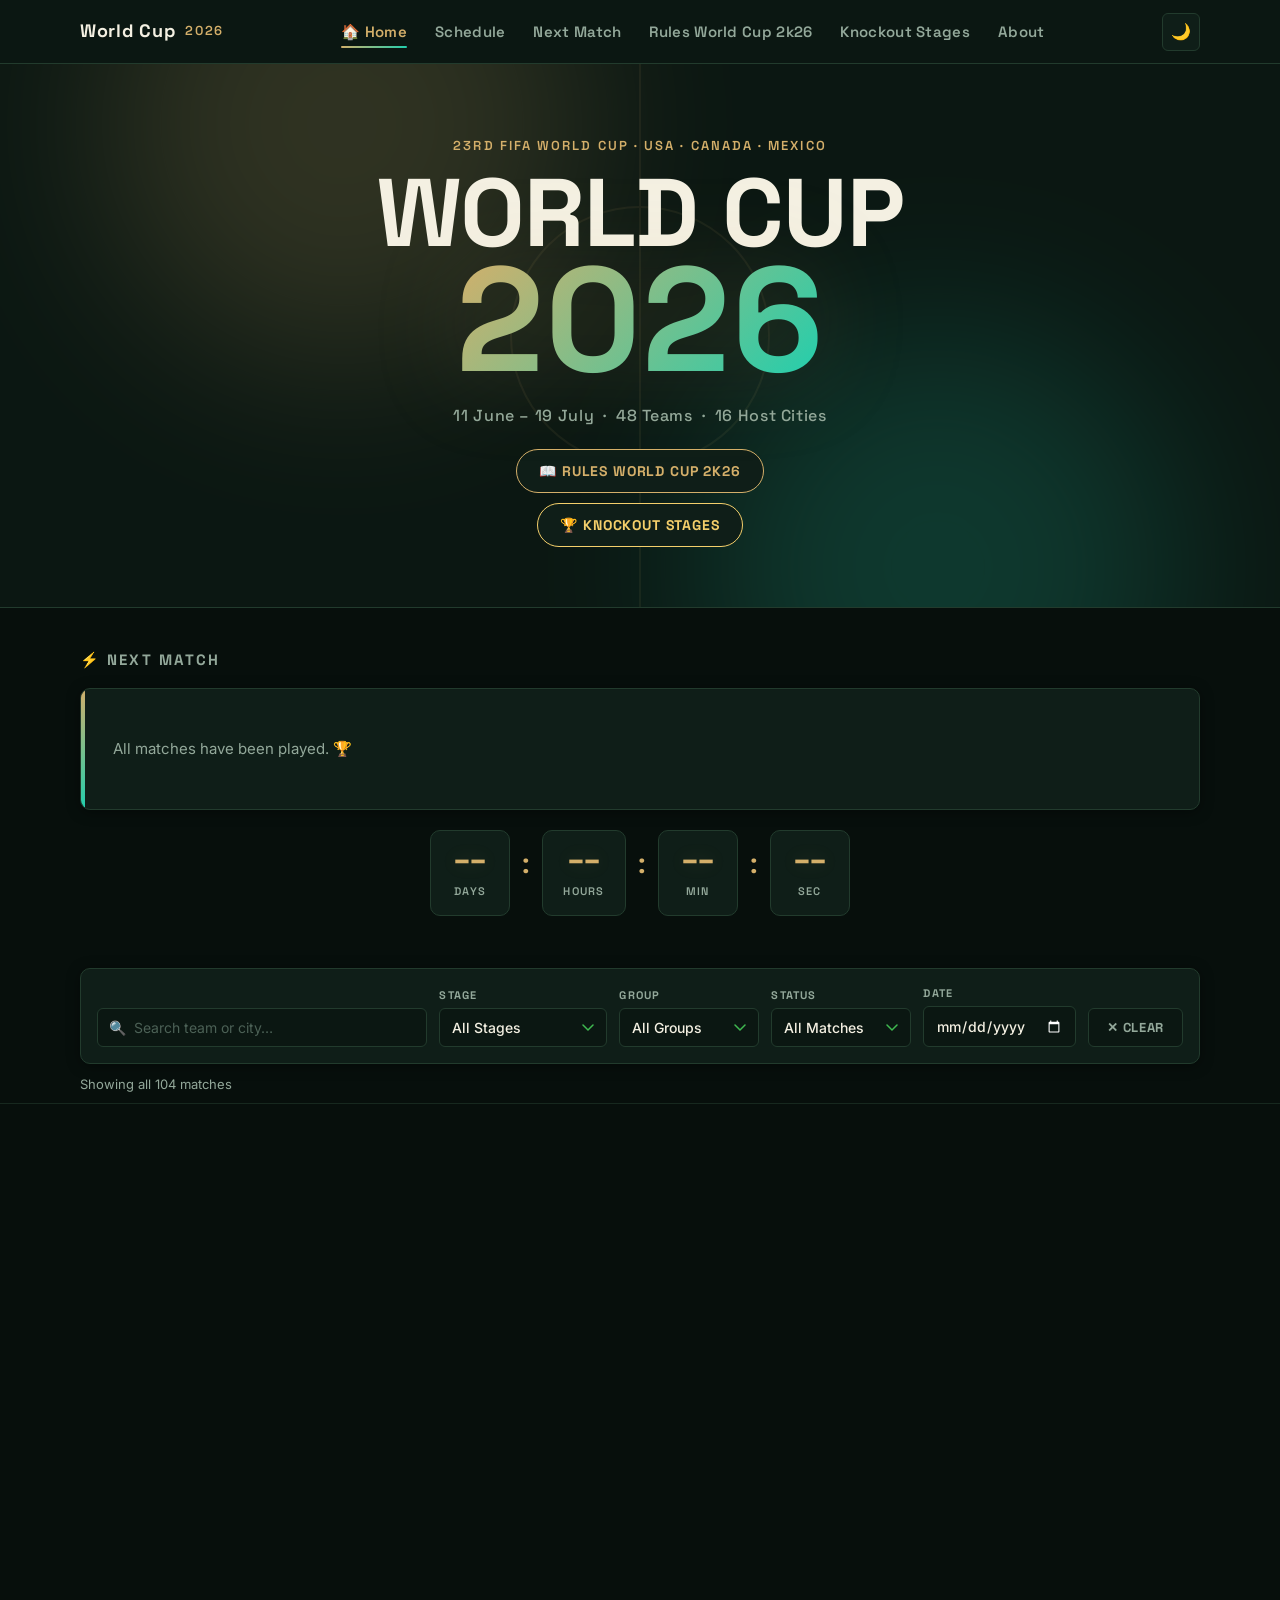
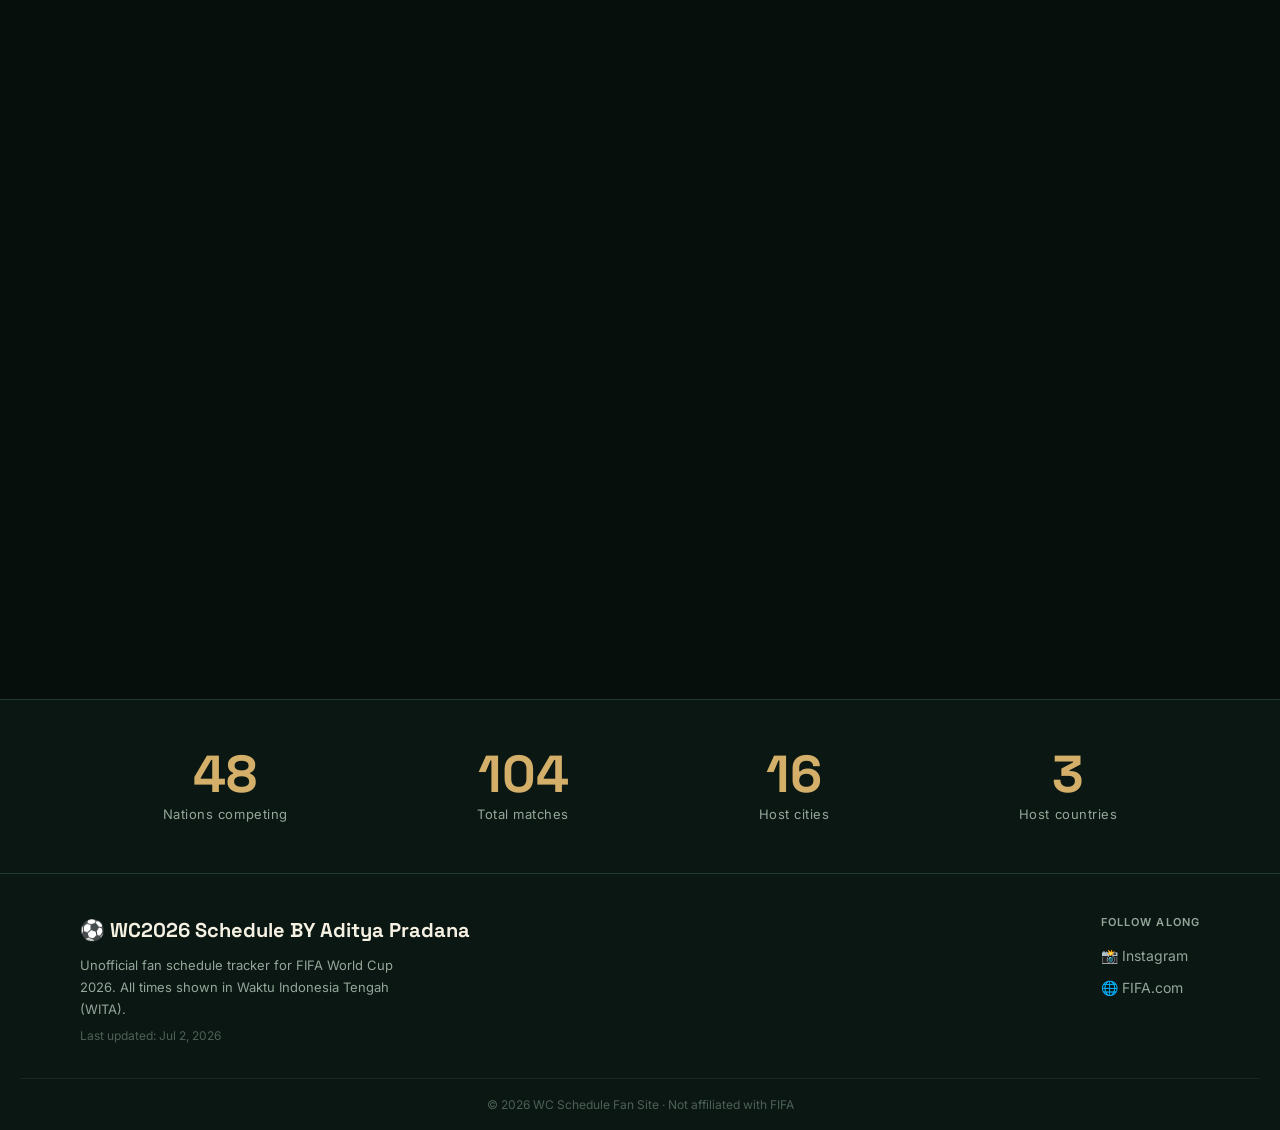
==== commit 376d660b: "css" ====
--- a/index.html
+++ b/index.html
@@ -12,25 +12,19 @@
   <link rel="apple-touch-icon" sizes="180x180" href="apple-touch-icon.png" />
   <link rel="shortcut icon" href="favicon.ico" />
   <link rel="stylesheet" href="style.css" />
-  <!-- Google Fonts: Barlow Condensed for headers + Inter for body -->
+  <!-- Google Fonts: Space Grotesk (display) + Inter (body) + JetBrains Mono (live scores/countdown) -->
   <link rel="preconnect" href="https://fonts.googleapis.com" />
   <link rel="preconnect" href="https://fonts.gstatic.com" crossorigin />
-  <link href="https://fonts.googleapis.com/css2?family=Barlow+Condensed:wght@600;700;800&family=Inter:wght@400;500;600&display=swap" rel="stylesheet" />
+  <link href="https://fonts.googleapis.com/css2?family=Space+Grotesk:wght@500;600;700&family=Inter:wght@400;500;600;700&family=JetBrains+Mono:wght@500;600;700&display=swap" rel="stylesheet" />
 </head>
 <body>
 
   <!-- ========== HEADER / NAV ========== -->
   <header class="site-header" role="banner">
     <div class="header-inner">
-      
-      
-        
-          
-          
-        
-          <span class="brand-title">World Cup</span>
-          <span class="brand-year">2026</span>
-        </div>
+      <div class="brand">
+        <span class="brand-title">World Cup</span>
+        <span class="brand-year">2026</span>
       </div>
 
       <nav class="nav-links" aria-label="Main navigation">
@@ -81,7 +75,7 @@
   </section>
 
   <!-- ========== NEXT MATCH  ========== -->
-  <section class="next-match-section" id="next-match" aria-label="Next upcoming match">
+  <section class="next-match-section reveal" id="next-match" aria-label="Next upcoming match">
     <div class="container">
       <h2 class="section-label">⚡ Next Match</h2>
       <div class="next-match-card" id="nextMatchCard">
@@ -102,7 +96,7 @@
   </section>
 
   <!-- ========== FILTERS + SEARCH ========== -->
-  <section class="filters-section" id="schedule" aria-label="Filters and search">
+  <section class="filters-section reveal" id="schedule" aria-label="Filters and search">
     <div class="container">
       <div class="filters-bar">
 
@@ -182,7 +176,7 @@
   </section>
 
   <!-- ========== MATCH CARDS GRID ========== -->
-  <main class="schedule-section" aria-label="Match schedule">
+  <main class="schedule-section reveal" aria-label="Match schedule">
     <div class="container">
       <div class="standings-wrap hidden" id="standingsWrap" aria-label="Group standings">
         <h2 class="section-label" id="standingsTitle">Group Standings</h2>
@@ -220,7 +214,7 @@
   </main>
 
   <!-- ========== ABOUT ========== -->
-  <section class="about-section" id="about" aria-label="About the tournament">
+  <section class="about-section reveal" id="about" aria-label="About the tournament">
     <div class="container about-grid">
       <div class="about-stat">
         <span class="about-num">48</span>
@@ -252,7 +246,7 @@
       <div class="footer-links">
         <p class="footer-links-heading">Follow along</p>
         <ul class="social-links">
-          <li><a href="#" class="https://www.instagram.com/aditprad4na/" target="_blank" rel="noopener noreferrer" class="social-link"  aria-label="Instagram">📸 Instagram</a></li>
+          <li><a href="https://www.instagram.com/aditprad4na/" target="_blank" rel="noopener noreferrer" class="social-link" aria-label="Instagram">📸 Instagram</a></li>
           <li><a href="https://www.fifa.com" target="_blank" rel="noopener noreferrer" class="social-link" aria-label="Official FIFA Website">🌐 FIFA.com</a></li>
         </ul>
       </div>
@@ -260,6 +254,7 @@
     <p class="footer-copy">© 2026 WC Schedule Fan Site · Not affiliated with FIFA</p>
   </footer>
 
+  <script src="matches-data.js"></script>
   <script src="script.js"></script>
 </body>
 </html>
--- a/style.css
+++ b/style.css
@@ -11,63 +11,98 @@
 
 html { scroll-behavior: smooth; }
 
-/* ── DESIGN TOKENS — DARK THEME (default) ── */
+/* ── DESIGN TOKENS — DARK THEME (default) ──
+   "Trofi Malam" (Trophy Night) — a premium match-night broadcast aesthetic:
+   deep pitch-emerald black evokes a stadium at night, warm ivory type reads
+   like matchday programme paper, and a refined trophy-gold accent (paired
+   with a cool floodlight-teal partner) replaces flat neon with something
+   that feels earned — like silverware, not a HUD. Geometric Space Grotesk
+   carries headlines; JetBrains Mono is reserved for live data (scores,
+   countdowns, match clock) so the numbers that change in real time read
+   like a digital scoreboard. */
 :root {
-  --bg:           #0d1117;
-  --bg-surface:   #161b24;
-  --bg-card:      #1c2333;
-  --bg-card-hover:#212c42;
-  --border:       #2a3547;
-  --border-subtle:#1e2a3a;
-
-  --text:         #e6edf3;
-  --text-muted:   #8b949e;
-  --text-dimmer:  #484f58;
-
-  /* Pitch green as the signature accent */
-  --accent:       #cada1f;
-  --accent-glow:  rgba(63,185,80,.18);
-  --accent-dark:  #2ea043;
-
-  --gold:         #d4a017;
-  --gold-glow:    rgba(212,160,23,.15);
-
-  --live:         #f85149;
-  --upcoming:     #3fb950;
-  --finished:     #8b949e;
+  --bg:           #070f0c;
+  --bg-surface:   #0b1712;
+  --bg-card:      #0f1e18;
+  --bg-card-hover:#16281f;
+  --border:       #223b2d;
+  --border-subtle:#17281f;
+
+  --text:         #f4f0e2;
+  --text-muted:   #93a89a;
+  --text-dimmer:  #4c6156;
+
+  /* Trophy gold is the primary signature — teal is its cool, futuristic partner */
+  --accent:       #d4af6a;
+  --accent-2:     #1fcfae;
+  --accent-glow:  rgba(212,175,106,.18);
+  --accent-dark:  #a3813f;
+  --accent-gradient: linear-gradient(135deg, var(--accent), var(--accent-2));
+
+  --gold:         #f4cf6b;
+  --gold-glow:    rgba(244,207,107,.22);
+
+  --live:         #ff4d5e;
+  --live-glow:    rgba(255,77,94,.22);
+  --upcoming:     #1fcfae;
+  --finished:     #6b8578;
 
   --header-h:     64px;
   --radius:       10px;
   --radius-sm:    6px;
-  --shadow:       0 4px 24px rgba(0,0,0,.45);
-  --shadow-card:  0 2px 12px rgba(0,0,0,.3);
-
-  --font-display: 'Barlow Condensed', 'Arial Narrow', sans-serif;
+  --shadow:       0 4px 28px rgba(0,0,0,.55);
+  --shadow-card:  0 2px 14px rgba(0,0,0,.4);
+
+  /* Space Grotesk: geometric, modern-futuristic display face for headlines,
+     nav, labels and stage tags — replaces the old Orbitron/Rajdhani pairing.
+     JetBrains Mono: monospace scoreboard face, used only for live/changing
+     data (scores, countdown, match clock) — the site's signature detail.
+     Inter: body copy. */
+  --font-hero:    'Space Grotesk', 'Inter', sans-serif;
+  --font-display: 'Space Grotesk', 'Inter', sans-serif;
   --font-body:    'Inter', system-ui, sans-serif;
+  --font-mono:    'JetBrains Mono', 'Space Mono', monospace;
 
   --transition:   0.2s ease;
+  --transition-slow: 0.5s cubic-bezier(.16,1,.3,1);
 }
 
 /* ── LIGHT THEME ── */
 [data-theme="light"] {
-  --bg:           #f0f4f8;
+  --bg:           #f7f4ea;
   --bg-surface:   #ffffff;
   --bg-card:      #ffffff;
-  --bg-card-hover:#f7fafc;
-  --border:       #d0d7de;
-  --border-subtle:#e8ecf0;
-
-  --text:         #1a2332;
-  --text-muted:   #57606a;
-  --text-dimmer:  #b0b8c2;
-
-  --accent:       #1a7f37;
-  --accent-glow:  rgba(26,127,55,.12);
-  --accent-dark:  #116329;
-
-  --gold:         #b08000;
-  --shadow:       0 4px 24px rgba(0,0,0,.08);
-  --shadow-card:  0 2px 8px rgba(0,0,0,.06);
+  --bg-card-hover:#f2eee0;
+  --border:       #ddd4b8;
+  --border-subtle:#ece7d6;
+
+  --text:         #101d17;
+  --text-muted:   #52645a;
+  --text-dimmer:  #a3ac9f;
+
+  --accent:       #9c7a2e;
+  --accent-2:     #0e9a82;
+  --accent-glow:  rgba(156,122,46,.14);
+  --accent-dark:  #7a5f22;
+  --accent-gradient: linear-gradient(135deg, var(--accent), var(--accent-2));
+
+  --gold:         #ad8321;
+  --gold-glow:    rgba(173,131,33,.16);
+  --live:         #d1293f;
+  --live-glow:    rgba(209,41,63,.16);
+
+  --shadow:       0 4px 24px rgba(20,30,60,.08);
+  --shadow-card:  0 2px 10px rgba(20,30,60,.06);
+}
+
+/* Respect reduced-motion preference across every animation added below */
+@media (prefers-reduced-motion: reduce) {
+  *, *::before, *::after {
+    animation-duration: .01ms !important;
+    animation-iteration-count: 1 !important;
+    transition-duration: .01ms !important;
+    scroll-behavior: auto !important;
+  }
 }
 
 /* ── ACCESSIBILITY ── */
@@ -101,6 +136,17 @@
 }
 
 .hidden { display: none !important; }
+
+/* Scroll-reveal: subtle fade-up applied via IntersectionObserver in script.js */
+.reveal {
+  opacity: 0;
+  transform: translateY(16px);
+  transition: opacity .6s cubic-bezier(.16,1,.3,1), transform .6s cubic-bezier(.16,1,.3,1);
+}
+.reveal.is-visible {
+  opacity: 1;
+  transform: translateY(0);
+}
 
 /* ── HEADER ── */
 .site-header {
@@ -147,18 +193,29 @@
 /* Nav */
 .nav-links { display: flex; gap: 4px; }
 .nav-link {
-  font-size: 14px;
-  font-weight: 500;
+  position: relative;
+  font-family: var(--font-display);
+  font-size: 15px;
+  font-weight: 600;
+  letter-spacing: .02em;
   color: var(--text-muted);
   padding: 6px 12px;
   border-radius: var(--radius-sm);
-  transition: background var(--transition), color var(--transition);
-}
-.nav-link:hover, .nav-link.active {
-  color: var(--text);
-  background: var(--accent-glow);
-  text-decoration: none;
-}
+  transition: color var(--transition);
+}
+.nav-link::after {
+  content: '';
+  position: absolute;
+  left: 12px; right: 12px; bottom: 2px;
+  height: 2px;
+  background: var(--accent-gradient);
+  border-radius: 2px;
+  transform: scaleX(0);
+  transform-origin: left;
+  transition: transform var(--transition-slow);
+}
+.nav-link:hover, .nav-link.active { color: var(--text); text-decoration: none; }
+.nav-link:hover::after, .nav-link.active::after { transform: scaleX(1); }
 .nav-link.active { color: var(--accent); }
 
 /* Theme toggle */
@@ -170,9 +227,11 @@
   display: flex; align-items: center; justify-content: center;
   cursor: pointer;
   font-size: 16px;
-  transition: background var(--transition), border-color var(--transition);
-}
-.theme-toggle:hover { background: var(--bg-card-hover); border-color: var(--accent); }
+  transition: background var(--transition), border-color var(--transition), box-shadow var(--transition);
+}
+.theme-toggle:hover { background: var(--bg-card-hover); border-color: var(--accent); box-shadow: 0 0 16px var(--accent-glow); }
+.theme-icon { display: inline-block; transition: transform var(--transition-slow); }
+.theme-toggle:active .theme-icon { transform: rotate(200deg) scale(.85); }
 
 /* ── HERO ── */
 .hero {
@@ -184,6 +243,34 @@
   border-bottom: 1px solid var(--border);
 }
 
+/* Ambient floodlight glow — two soft blurred orbs drifting slowly behind
+   the hero, like stadium floodlights bleeding into a night sky. */
+.hero::before, .hero::after {
+  content: '';
+  position: absolute;
+  width: 480px; height: 480px;
+  border-radius: 50%;
+  filter: blur(90px);
+  opacity: .18;
+  pointer-events: none;
+  z-index: 0;
+  animation: floodlight-drift 26s ease-in-out infinite;
+}
+.hero::before {
+  background: var(--accent);
+  top: -180px; left: 8%;
+}
+.hero::after {
+  background: var(--accent-2);
+  bottom: -200px; right: 8%;
+  animation-delay: -13s;
+  animation-direction: reverse;
+}
+@keyframes floodlight-drift {
+  0%, 100% { transform: translate(0, 0) scale(1); }
+  50%      { transform: translate(40px, 30px) scale(1.12); }
+}
+
 /* Pitch lines background decoration */
 .pitch-lines {
   position: absolute;
@@ -193,6 +280,7 @@
   justify-content: center;
   pointer-events: none;
   opacity: .07;
+  z-index: 0;
 }
 .pitch-line {
   position: absolute;
@@ -211,9 +299,10 @@
 .hero-content { position: relative; z-index: 1; }
 
 .hero-eyebrow {
+  font-family: var(--font-display);
   font-size: 13px;
-  font-weight: 500;
-  letter-spacing: .12em;
+  font-weight: 600;
+  letter-spacing: .16em;
   text-transform: uppercase;
   color: var(--accent);
   margin-bottom: 12px;
@@ -229,24 +318,50 @@
 }
 .heading-big {
   font-size: clamp(52px, 8vw, 96px);
-  font-weight: 800;
+  font-weight: 700;
   letter-spacing: -.01em;
   color: var(--text);
   text-transform: uppercase;
 }
-/* The year is the signature element: large, green, offset */
+/* The year is the signature element: large, holographic, with a scanline
+   sweep that plays once on load then loops very slowly — like a broadcast
+   scoreboard powering on. */
 .heading-year {
-  font-size: clamp(80px, 14vw, 156px);
+  position: relative;
+  font-family: var(--font-hero);
+  font-size: clamp(72px, 13vw, 148px);
   font-weight: 800;
-  letter-spacing: -.03em;
-  color: var(--accent);
+  letter-spacing: .01em;
   line-height: .85;
-  text-shadow: 0 0 80px var(--accent-glow);
+  background: var(--accent-gradient);
+  -webkit-background-clip: text;
+  background-clip: text;
+  color: transparent;
+  filter: drop-shadow(0 0 46px var(--accent-glow));
+  display: inline-block;
+}
+.heading-year::after {
+  content: '';
+  position: absolute;
+  inset: 0;
+  background: linear-gradient(100deg, transparent 40%, rgba(255,255,255,.85) 50%, transparent 60%);
+  -webkit-background-clip: text;
+  background-clip: text;
+  color: transparent;
+  background-size: 260% 100%;
+  background-position: 130% 0;
+  animation: hero-scan 7s ease-in-out .6s infinite;
+}
+@keyframes hero-scan {
+  0%, 65%, 100% { background-position: 130% 0; }
+  35%           { background-position: -30% 0; }
 }
 
 .hero-sub {
   margin-top: 20px;
-  font-size: 15px;
+  font-family: var(--font-display);
+  font-size: 16px;
+  font-weight: 500;
   color: var(--text-muted);
   letter-spacing: .04em;
 }
@@ -270,7 +385,7 @@
   height: 8px;
   border-radius: 50%;
   background: var(--live);
-  animation: blink 1.4s ease-in-out infinite;
+  animation: radar-dot 1.4s ease-in-out infinite;
 }
 .live-grid {
   display: grid;
@@ -279,12 +394,15 @@
   margin-bottom: 8px;
 }
 .live-card {
+  position: relative;
   background: var(--bg-card);
   border: 1px solid var(--live);
-  box-shadow: 0 0 0 1px rgba(248,81,73,.08), var(--shadow-card);
+  box-shadow: 0 0 0 1px var(--live-glow), 0 0 24px var(--live-glow), var(--shadow-card);
   border-radius: var(--radius-sm);
   padding: 14px 16px;
-}
+  transition: transform var(--transition-slow);
+}
+.live-card:hover { transform: translateY(-2px); }
 .live-card-top {
   display: flex;
   align-items: center;
@@ -292,16 +410,25 @@
   margin-bottom: 10px;
 }
 .live-dot {
+  position: relative;
   width: 6px; height: 6px; border-radius: 50%;
   background: var(--live);
-  animation: blink 1.4s ease-in-out infinite;
+  animation: radar-dot 1.4s ease-in-out infinite;
   flex-shrink: 0;
 }
+.live-dot::after {
+  content: '';
+  position: absolute;
+  inset: 0;
+  border-radius: 50%;
+  border: 1px solid var(--live);
+  animation: radar-ping 1.4s ease-out infinite;
+}
 .live-minute {
-  font-family: var(--font-display);
+  font-family: var(--font-mono);
   font-size: 11px;
-  font-weight: 800;
-  letter-spacing: .06em;
+  font-weight: 700;
+  letter-spacing: .04em;
   color: var(--live);
 }
 .live-stage {
@@ -332,9 +459,9 @@
   text-overflow: ellipsis;
 }
 .live-score {
-  font-family: var(--font-display);
-  font-size: 20px;
-  font-weight: 800;
+  font-family: var(--font-mono);
+  font-size: 18px;
+  font-weight: 700;
   color: var(--live);
   flex-shrink: 0;
   padding: 0 6px;
@@ -351,7 +478,7 @@
   font-weight: 700;
   letter-spacing: .04em;
   color: var(--accent);
-  background: rgba(202,218,31,.15);
+  background: var(--accent-glow);
   border-radius: 20px;
   padding: 2px 8px;
 }
@@ -380,15 +507,20 @@
   box-shadow: var(--shadow-card);
   position: relative;
   overflow: hidden;
-}
-
-/* Green left accent bar */
+  transition: box-shadow var(--transition), border-color var(--transition);
+}
+.next-match-card:hover {
+  border-color: var(--accent);
+  box-shadow: var(--shadow-card), 0 0 32px var(--accent-glow);
+}
+
+/* Gradient floodlight accent bar */
 .next-match-card::before {
   content: '';
   position: absolute;
   left: 0; top: 0; bottom: 0;
   width: 4px;
-  background: var(--accent);
+  background: var(--accent-gradient);
   border-radius: var(--radius) 0 0 var(--radius);
 }
 
@@ -470,30 +602,35 @@
   padding: 14px 20px;
   text-align: center;
   min-width: 76px;
-}
+  transition: border-color var(--transition), box-shadow var(--transition);
+}
+.countdown-unit:hover { border-color: var(--accent); box-shadow: 0 0 20px var(--accent-glow); }
 .cd-num {
   display: block;
-  font-family: var(--font-display);
-  font-size: 36px;
+  font-family: var(--font-mono);
+  font-size: 32px;
   font-weight: 700;
   color: var(--accent);
   line-height: 1;
+  text-shadow: 0 0 18px var(--accent-glow);
 }
 .cd-label {
   display: block;
+  font-family: var(--font-display);
   font-size: 11px;
-  font-weight: 500;
-  letter-spacing: .1em;
+  font-weight: 600;
+  letter-spacing: .12em;
   text-transform: uppercase;
   color: var(--text-muted);
-  margin-top: 4px;
+  margin-top: 6px;
 }
 .countdown-sep {
-  font-family: var(--font-display);
-  font-size: 28px;
-  font-weight: 700;
-  color: var(--text-dimmer);
+  font-family: var(--font-mono);
+  font-size: 26px;
+  font-weight: 700;
+  color: var(--accent);
   padding-bottom: 18px;
+  animation: radar-dot 1.4s steps(1) infinite;
 }
 
 /* Loading pulse */
@@ -621,6 +758,7 @@
 
 /* ── MATCH CARD ── */
 .match-card {
+  position: relative;
   background: var(--bg-card);
   border: 1px solid var(--border);
   border-radius: var(--radius);
@@ -629,7 +767,7 @@
   box-shadow: var(--shadow-card);
   display: flex;
   flex-direction: column;
-  transition: transform var(--transition), box-shadow var(--transition), border-color var(--transition);
+  transition: transform var(--transition-slow), box-shadow var(--transition), border-color var(--transition);
   cursor: default;
   role: listitem;
   animation: fadeIn .35s ease both;
@@ -637,22 +775,37 @@
 @keyframes fadeIn { from{opacity:0;transform:translateY(10px)} to{opacity:1;transform:translateY(0)} }
 
 .match-card:hover {
-  transform: translateY(-3px);
-  box-shadow: 0 8px 32px rgba(0,0,0,.4);
+  transform: translateY(-4px);
+  box-shadow: 0 12px 36px rgba(0,0,0,.45), 0 0 0 1px var(--accent);
   border-color: var(--accent);
 }
+
+/* Corner scan-tick — a small broadcast-HUD accent that lights up on hover */
+.match-card::after {
+  content: '';
+  position: absolute;
+  top: 0; left: 0;
+  width: 18px; height: 18px;
+  border-top: 2px solid var(--accent);
+  border-left: 2px solid var(--accent);
+  border-radius: var(--radius) 0 0 0;
+  opacity: 0;
+  transition: opacity var(--transition);
+  pointer-events: none;
+}
+.match-card:hover::after { opacity: 1; }
 
 /* Card top strip: stage colour coding */
 .card-stage-bar {
-  height: 4px;
+  height: 3px;
   width: 100%;
-  background: var(--accent);
+  background: var(--accent-gradient);
 }
 .card-stage-bar.final    { background: var(--gold); }
-.card-stage-bar.semi     { background: #a371f7; }
-.card-stage-bar.quarter  { background: #58a6ff; }
-.card-stage-bar.r16      { background: #f0883e; }
-.card-stage-bar.r32      { background: #d29922; }
+.card-stage-bar.semi     { background: #c0ac7b; }
+.card-stage-bar.quarter  { background: #8bb88c; }
+.card-stage-bar.r16      { background: #55c39d; }
+.card-stage-bar.r32      { background: var(--accent-2); }
 
 .card-body { padding: 16px 18px; flex: 1; }
 
@@ -683,17 +836,43 @@
 
 /* Status pill */
 .status-pill {
-  font-size: 10px;
+  position: relative;
+  font-family: var(--font-display);
+  font-size: 11px;
   font-weight: 700;
   letter-spacing: .08em;
   text-transform: uppercase;
-  padding: 3px 9px;
+  padding: 3px 9px 3px 20px;
   border-radius: 20px;
 }
-.status-upcoming { background: rgba(63,185,80,.12); color: var(--upcoming); }
-.status-live      { background: rgba(248,81,73,.15); color: var(--live); animation: blink 1.4s ease-in-out infinite; }
-.status-finished  { background: rgba(139,148,158,.12); color: var(--finished); }
-@keyframes blink { 0%,100%{opacity:1} 50%{opacity:.5} }
+.status-pill::before {
+  content: '';
+  position: absolute;
+  left: 9px; top: 50%;
+  width: 6px; height: 6px;
+  margin-top: -3px;
+  border-radius: 50%;
+  background: currentColor;
+}
+.status-upcoming { background: rgba(31,207,174,.12); color: var(--upcoming); }
+.status-finished  { background: rgba(107,133,120,.16); color: var(--finished); }
+.status-live      { background: var(--live-glow); color: var(--live); }
+.status-live::before { animation: radar-dot 1.6s ease-in-out infinite; }
+.status-live::after {
+  content: '';
+  position: absolute;
+  left: 9px; top: 50%;
+  width: 6px; height: 6px;
+  margin-top: -3px;
+  border-radius: 50%;
+  border: 1px solid var(--live);
+  animation: radar-ping 1.6s ease-out infinite;
+}
+@keyframes radar-dot { 0%,100% { opacity: 1; } 50% { opacity: .55; } }
+@keyframes radar-ping {
+  0%   { transform: scale(1);   opacity: .8; }
+  100% { transform: scale(2.6); opacity: 0;  }
+}
 
 /* Teams row */
 .card-teams {
@@ -980,11 +1159,11 @@
   padding: 0 8px;
 }
 .card-score {
-  font-family: var(--font-display);
-  font-size: 26px;
-  font-weight: 800;
+  font-family: var(--font-mono);
+  font-size: 24px;
+  font-weight: 700;
   color: var(--accent);
-  letter-spacing: .03em;
+  letter-spacing: 0;
   white-space: nowrap;
 }
 
@@ -995,7 +1174,7 @@
   font-weight: 700;
   letter-spacing: .04em;
   color: var(--accent);
-  background: rgba(202,218,31,.15);
+  background: var(--accent-glow);
   border-radius: 20px;
   padding: 2px 8px;
   white-space: nowrap;
@@ -1004,7 +1183,7 @@
 
 /* Highlight the team that advanced via penalties */
 .card-team.is-pen-winner .card-team-name { color: var(--accent); }
-.card-team.is-pen-winner .card-flag { filter: drop-shadow(0 0 4px var(--gold-glow, rgba(202,218,31,.4))); }
+.card-team.is-pen-winner .card-flag { filter: drop-shadow(0 0 4px var(--gold-glow)); }
 
 /* ── FILTERS (UPDATED) ── */
 .filters-bar {
@@ -1058,7 +1237,7 @@
 .filter-select:hover { border-color: var(--text-dimmer); background-color: var(--bg-card-hover); }
 .filter-select:focus { outline: none; border-color: var(--accent); box-shadow: 0 0 0 3px var(--accent-glow); }
 .filter-select option { background: var(--bg-card); color: var(--text); padding: 8px; }
-.filter-select option:checked { background: var(--accent); color: #0d1117; }
+.filter-select option:checked { background: var(--accent); color: var(--bg); }
 .filter-date { padding-right: 12px; background-image: none; color-scheme: dark; }
 .btn-reset {
   padding: 10px 18px;
@@ -1081,7 +1260,15 @@
 .rules-hero { padding: 56px 20px 48px; }
 .rules-section { padding: 40px 0 60px; }
 .rules-grid { display: grid; gap: 20px; }
+.rules-grid .rule-card:nth-child(1) { transition-delay: 0s; }
+.rules-grid .rule-card:nth-child(2) { transition-delay: .06s; }
+.rules-grid .rule-card:nth-child(3) { transition-delay: .12s; }
+.rules-grid .rule-card:nth-child(4) { transition-delay: .18s; }
+.rules-grid .rule-card:nth-child(5) { transition-delay: .24s; }
+.rules-grid .rule-card:nth-child(6) { transition-delay: .3s; }
+.rules-grid .rule-card:nth-child(7) { transition-delay: .36s; }
 .rule-card {
+  position: relative;
   display: flex;
   gap: 20px;
   background: var(--bg-card);
@@ -1089,9 +1276,20 @@
   border-radius: var(--radius);
   padding: 24px;
   box-shadow: var(--shadow-card);
-  transition: border-color var(--transition), background var(--transition);
-}
-.rule-card:hover { border-color: var(--accent); background: var(--bg-card-hover); }
+  overflow: hidden;
+  transition: border-color var(--transition), background var(--transition), transform var(--transition);
+}
+.rule-card::before {
+  content: '';
+  position: absolute;
+  left: 0; top: 0; bottom: 0;
+  width: 3px;
+  background: var(--accent-gradient);
+  opacity: .55;
+  transition: opacity var(--transition);
+}
+.rule-card:hover { border-color: var(--accent); background: var(--bg-card-hover); transform: translateY(-2px); }
+.rule-card:hover::before { opacity: 1; }
 .rule-num { flex-shrink: 0; font-family: var(--font-display); font-size: 40px; font-weight: 800; line-height: 1; color: var(--accent); text-shadow: 0 0 40px var(--accent-glow); min-width: 60px; }
 .rule-body { flex: 1; min-width: 0; }
 .rule-title { font-family: var(--font-display); font-size: 20px; font-weight: 700; color: var(--text); margin-bottom: 12px; }
@@ -1129,8 +1327,3 @@
 .hero-rules-link + .hero-rules-link { margin-top: 10px; }
 .hero-ko-link { color: var(--gold) !important; border-color: var(--gold) !important; }
 .hero-ko-link:hover { background: var(--gold) !important; color: var(--bg) !important; box-shadow: 0 0 24px var(--gold-glow) !important; }
-
-/* ── REDUCED MOTION ── */
-@media (prefers-reduced-motion: reduce) {
-  *, *::before, *::after { animation-duration: 0.01ms !important; transition-duration: 0.01ms !important; }
-}
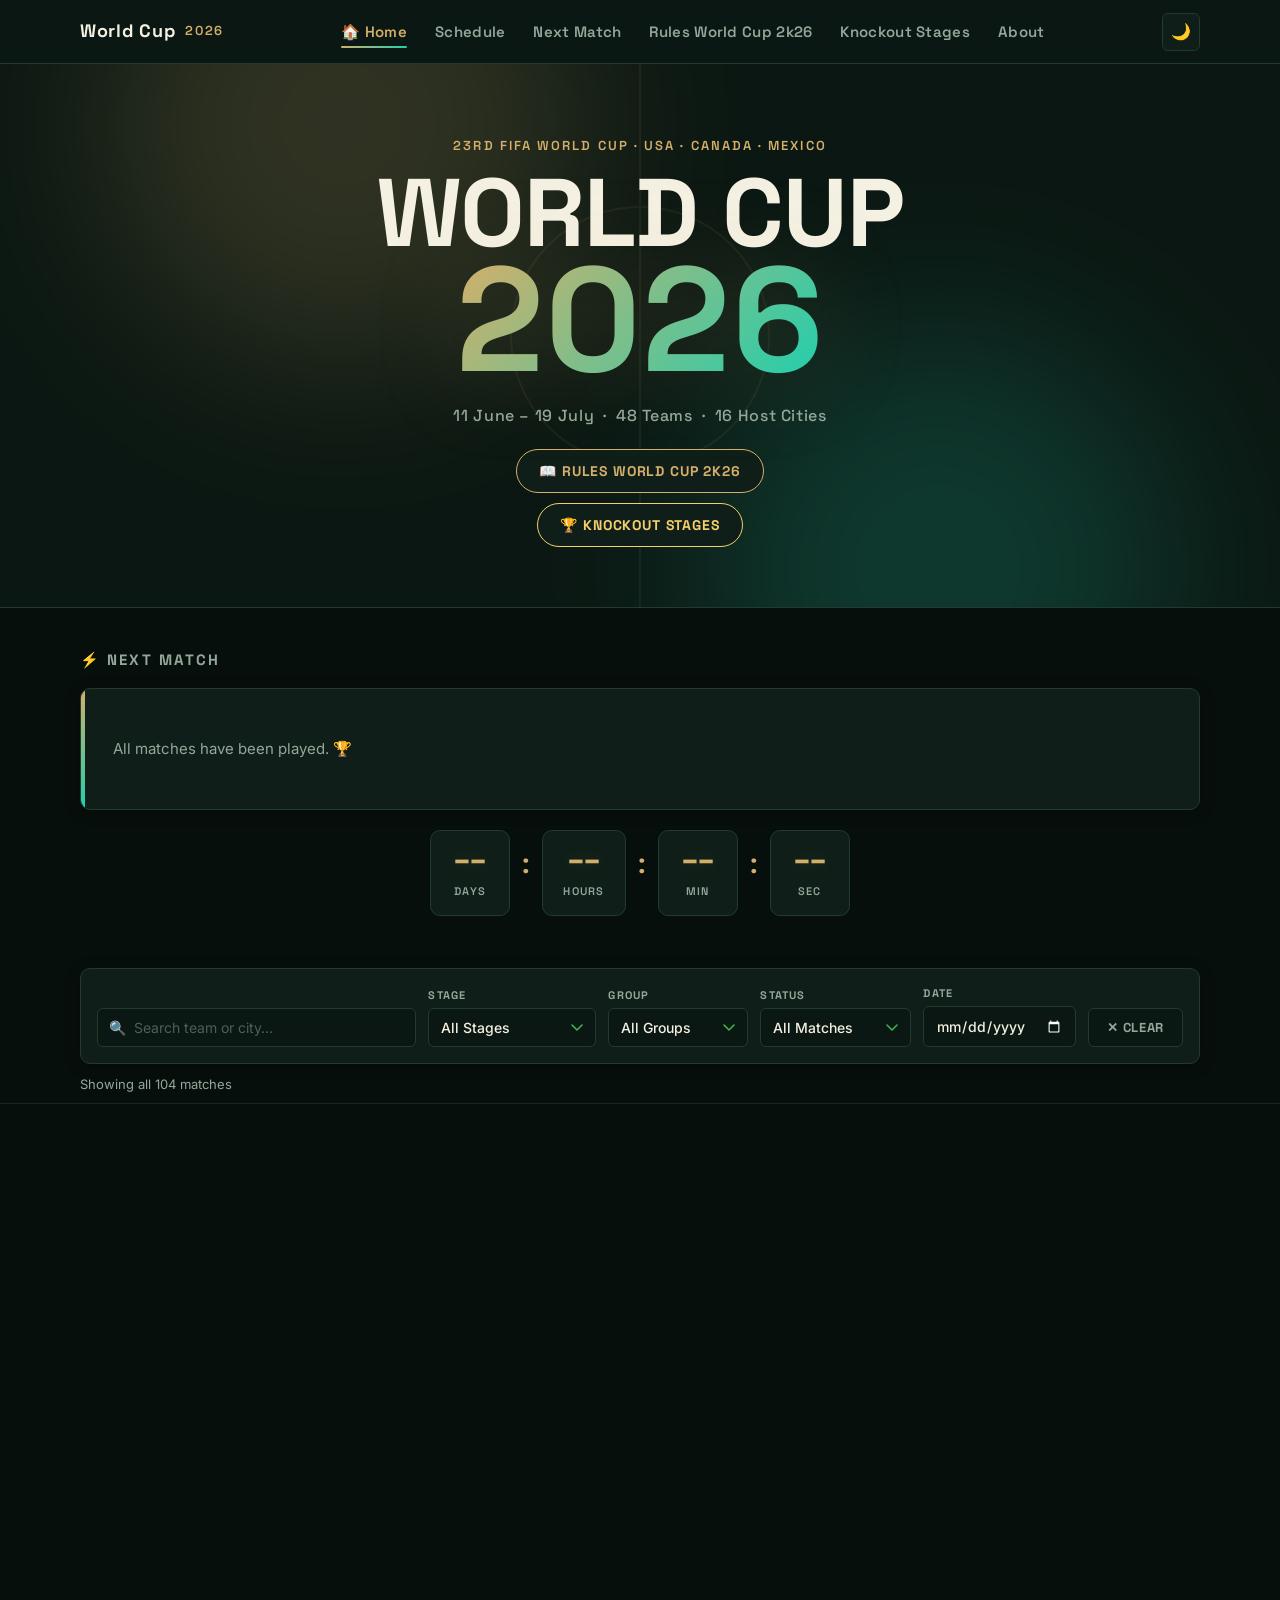
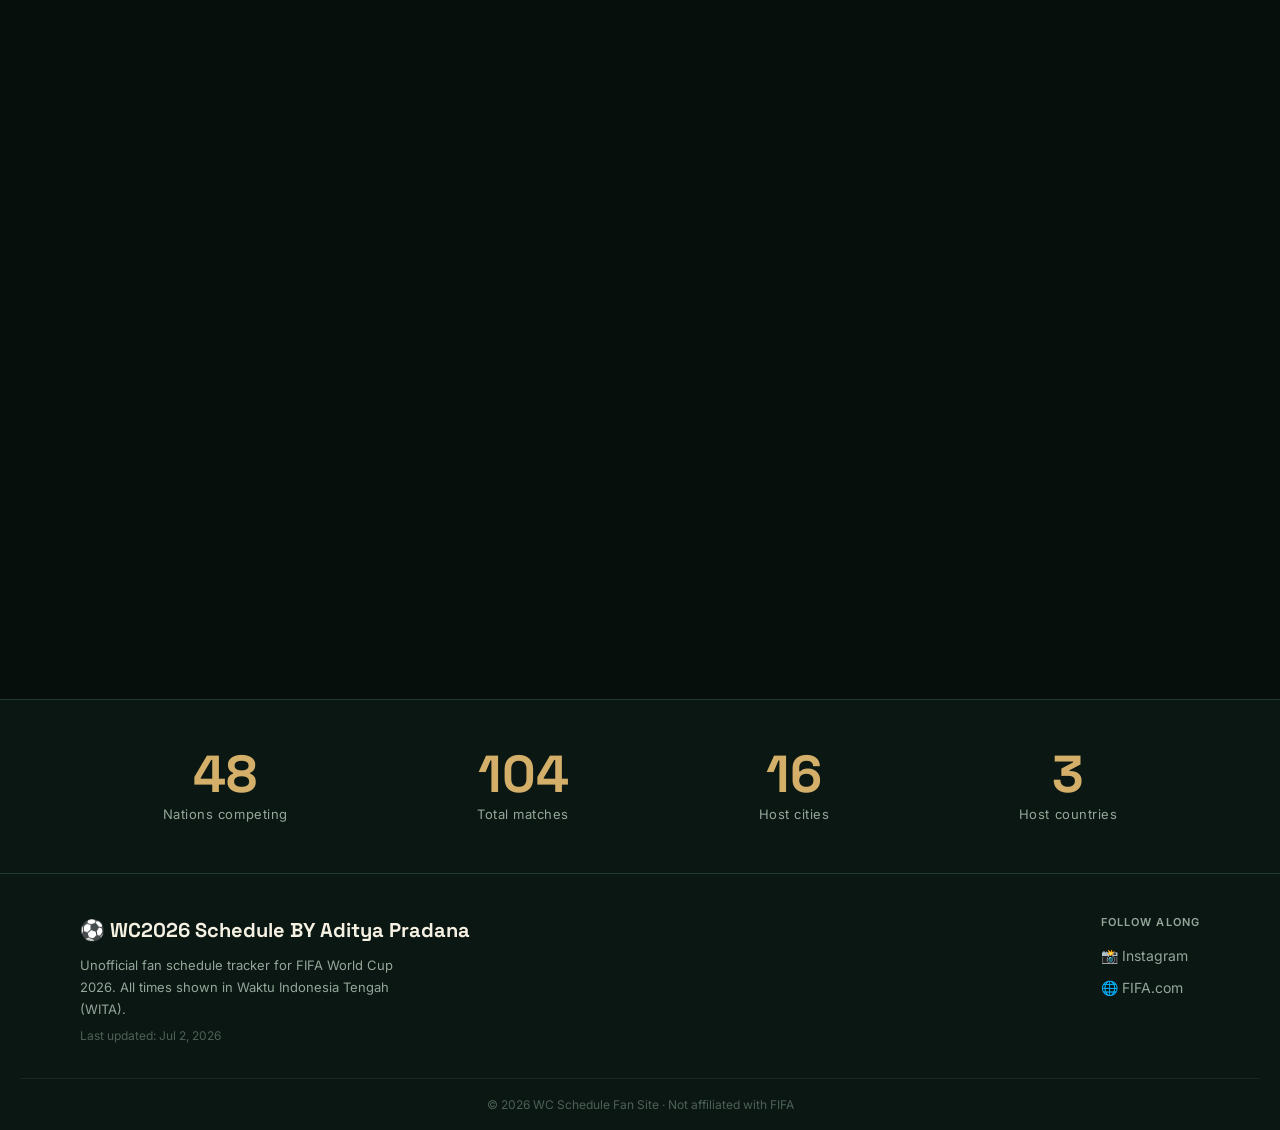
==== commit 731e1d72: "13" ====
--- a/index.html
+++ b/index.html
@@ -155,6 +155,7 @@
           <select id="statusFilter" class="filter-select" aria-label="Filter by match status">
             <option value="all">All Matches</option>
             <option value="upcoming">Upcoming</option>
+            <option value="pending">Awaiting Result</option>
             <option value="finished">Full Time</option>
           </select>
         </div>
--- a/style.css
+++ b/style.css
@@ -855,6 +855,7 @@
   background: currentColor;
 }
 .status-upcoming { background: rgba(31,207,174,.12); color: var(--upcoming); }
+.status-pending  { background: var(--gold-glow); color: var(--gold); }
 .status-finished  { background: rgba(107,133,120,.16); color: var(--finished); }
 .status-live      { background: var(--live-glow); color: var(--live); }
 .status-live::before { animation: radar-dot 1.6s ease-in-out infinite; }
